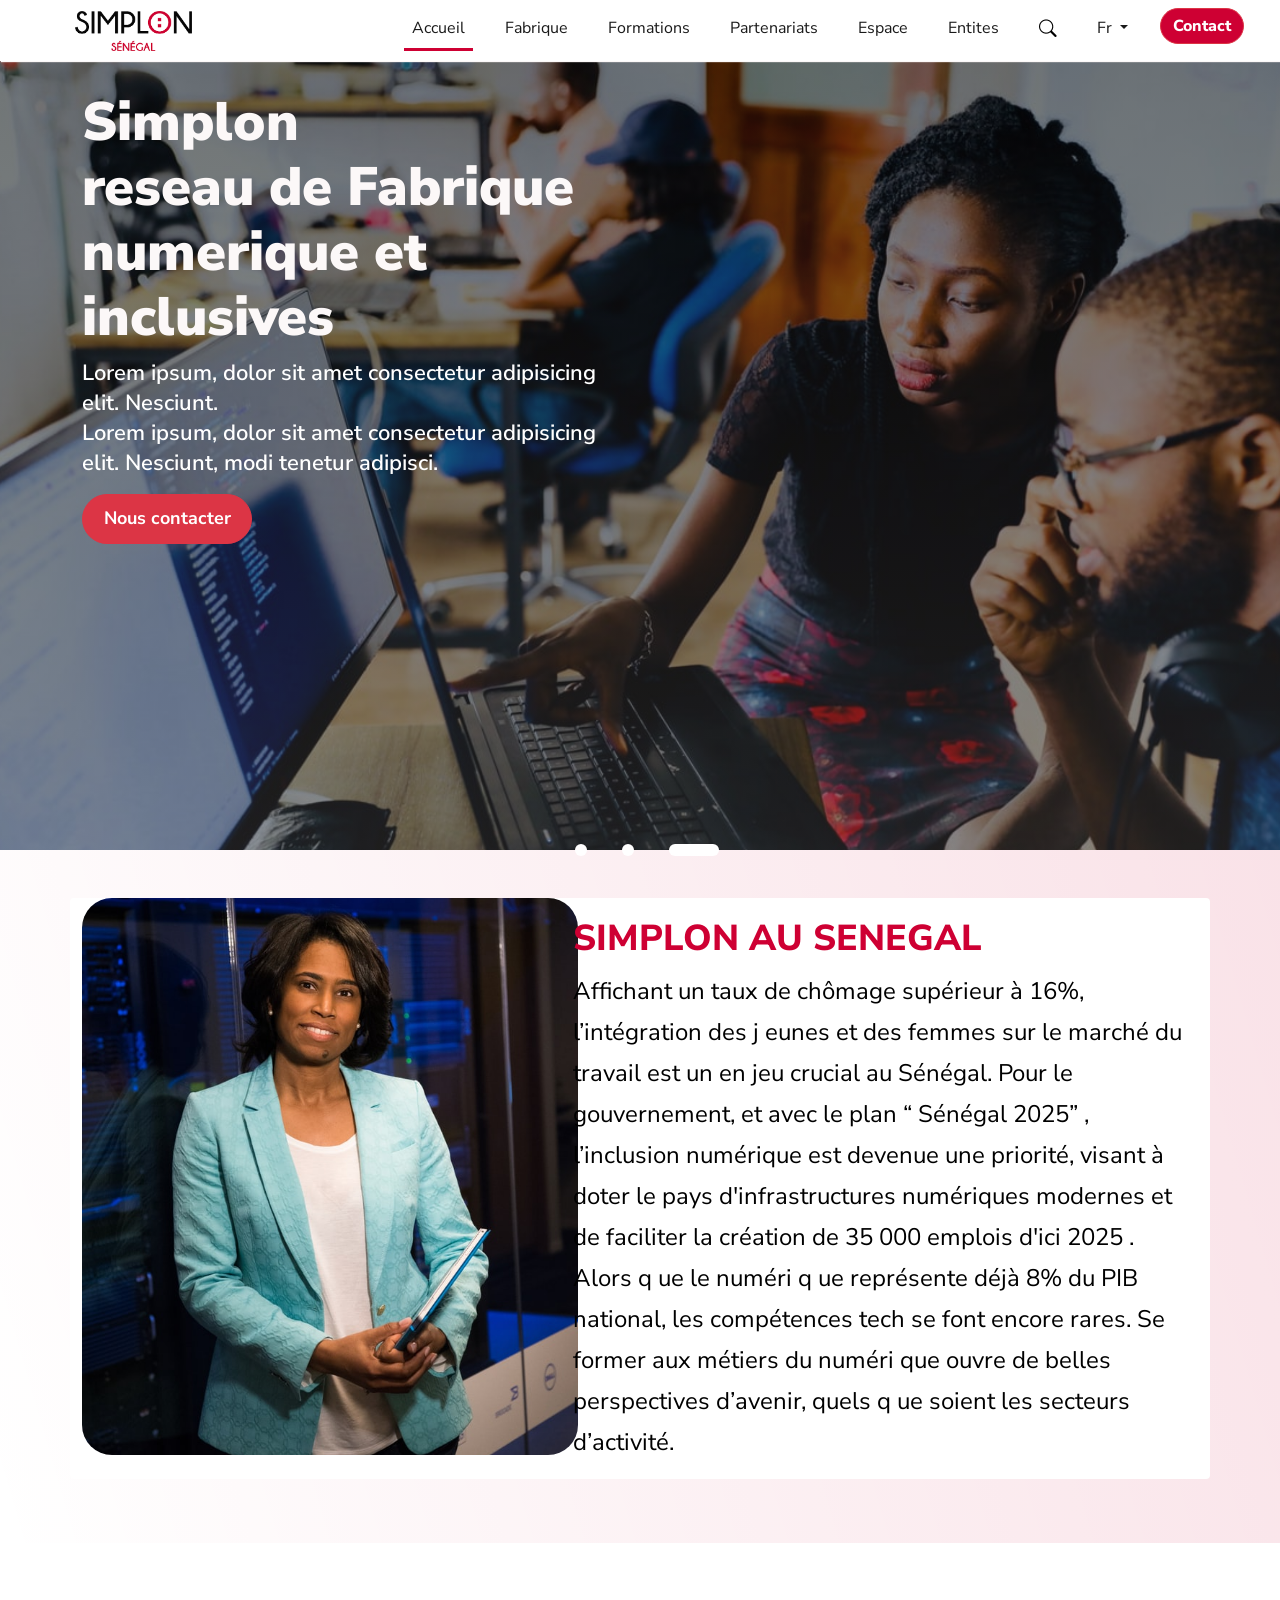
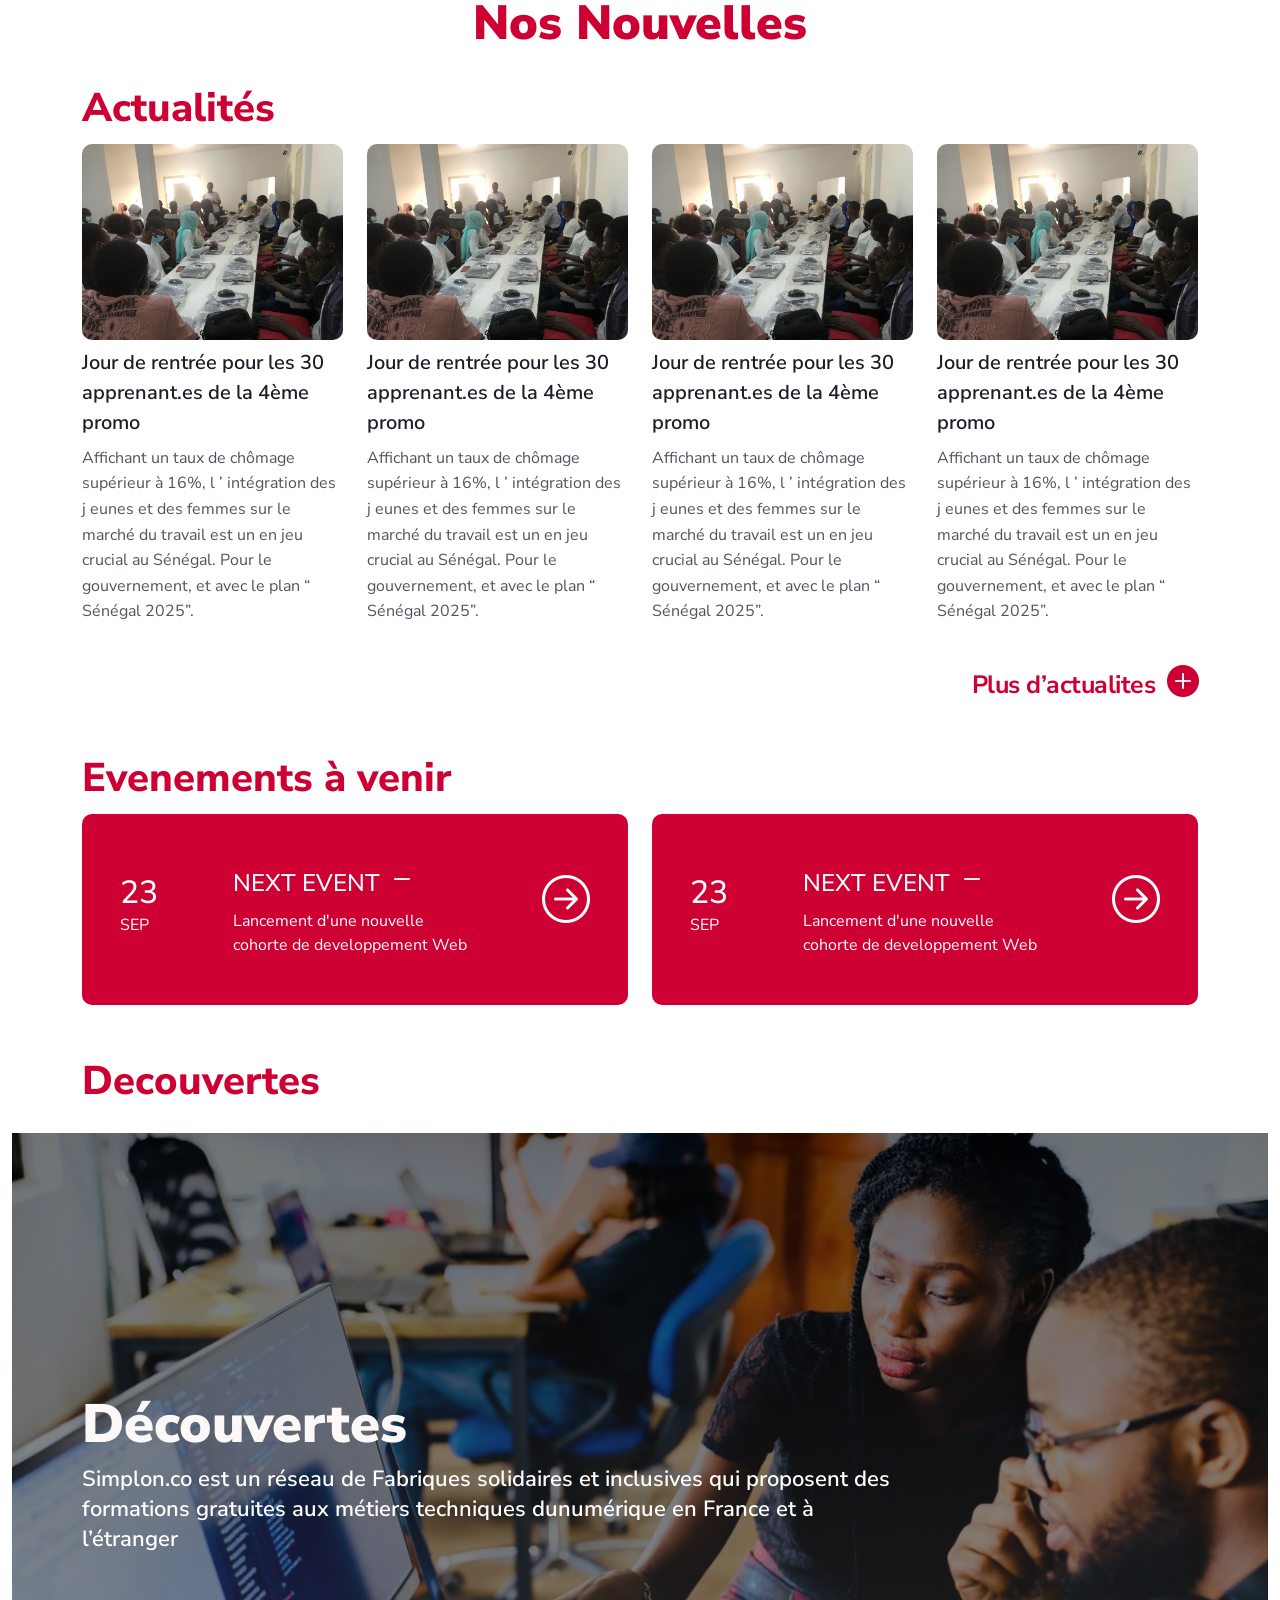
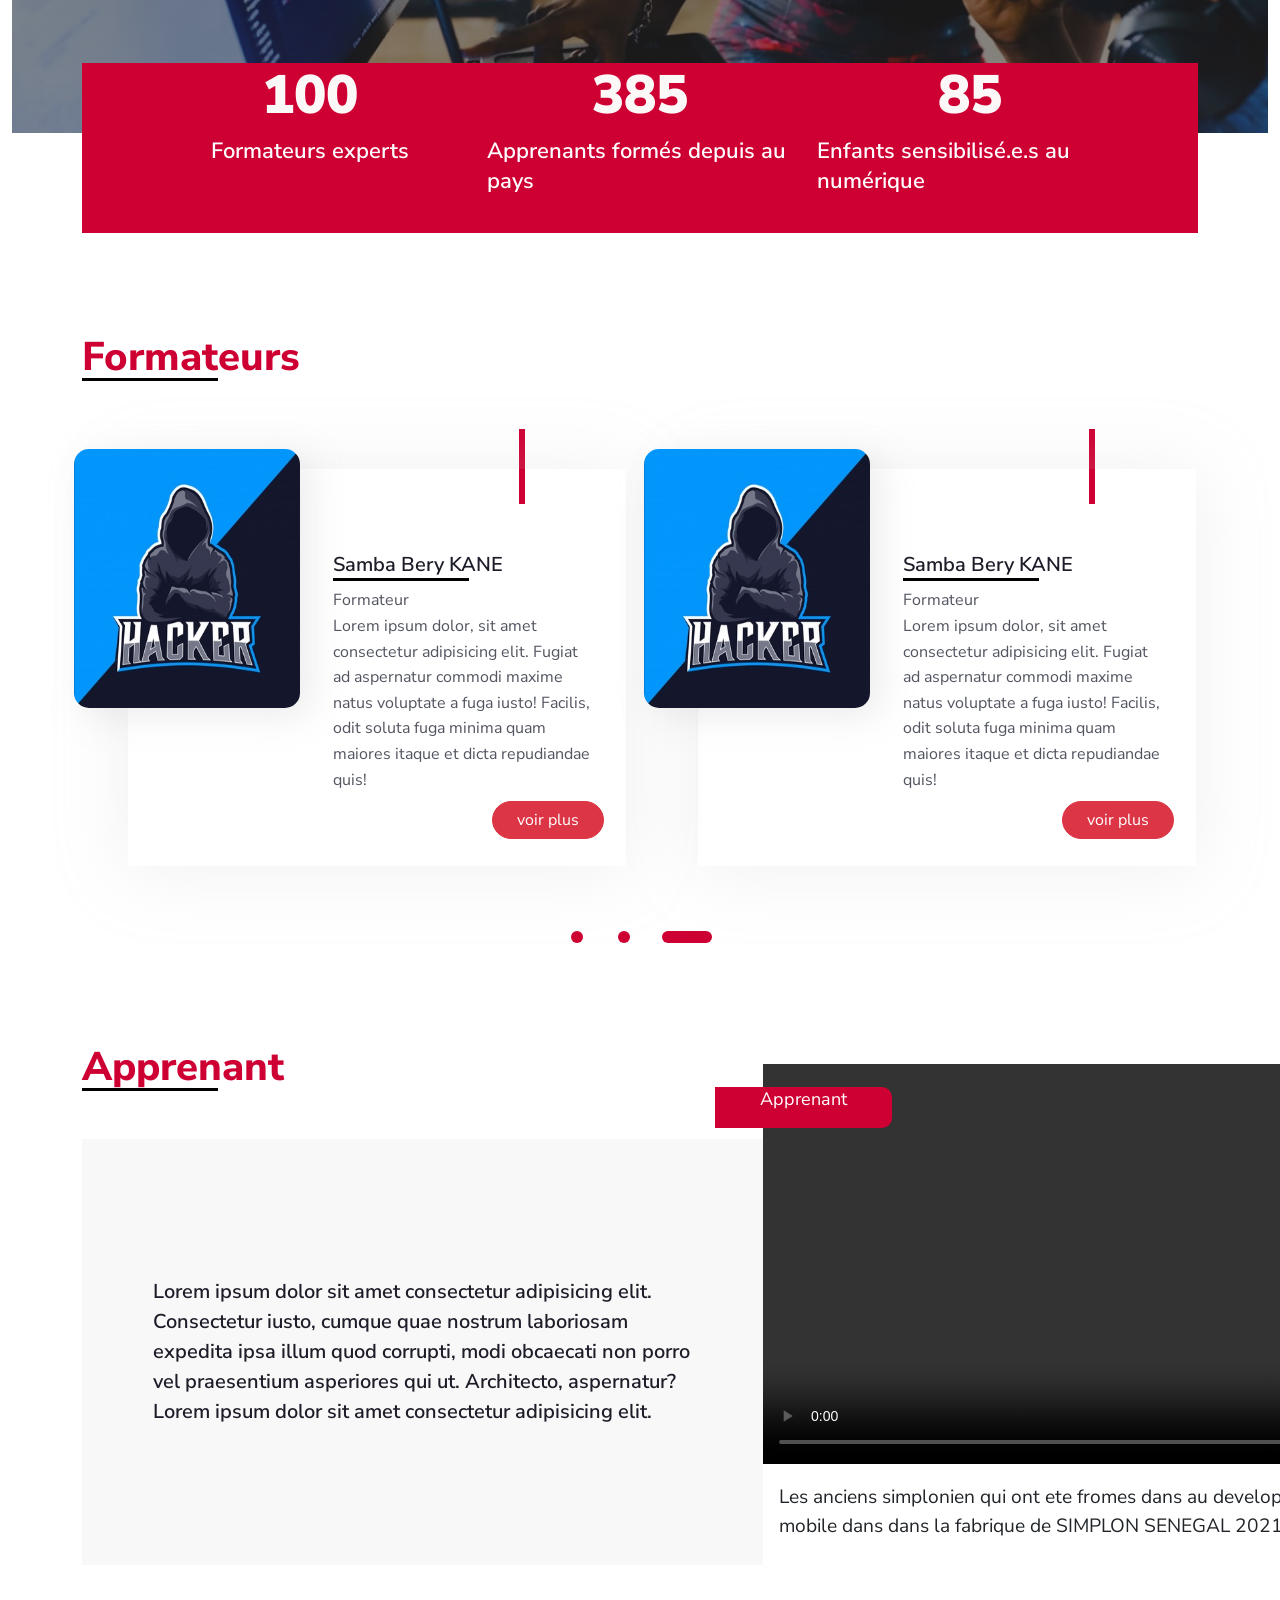
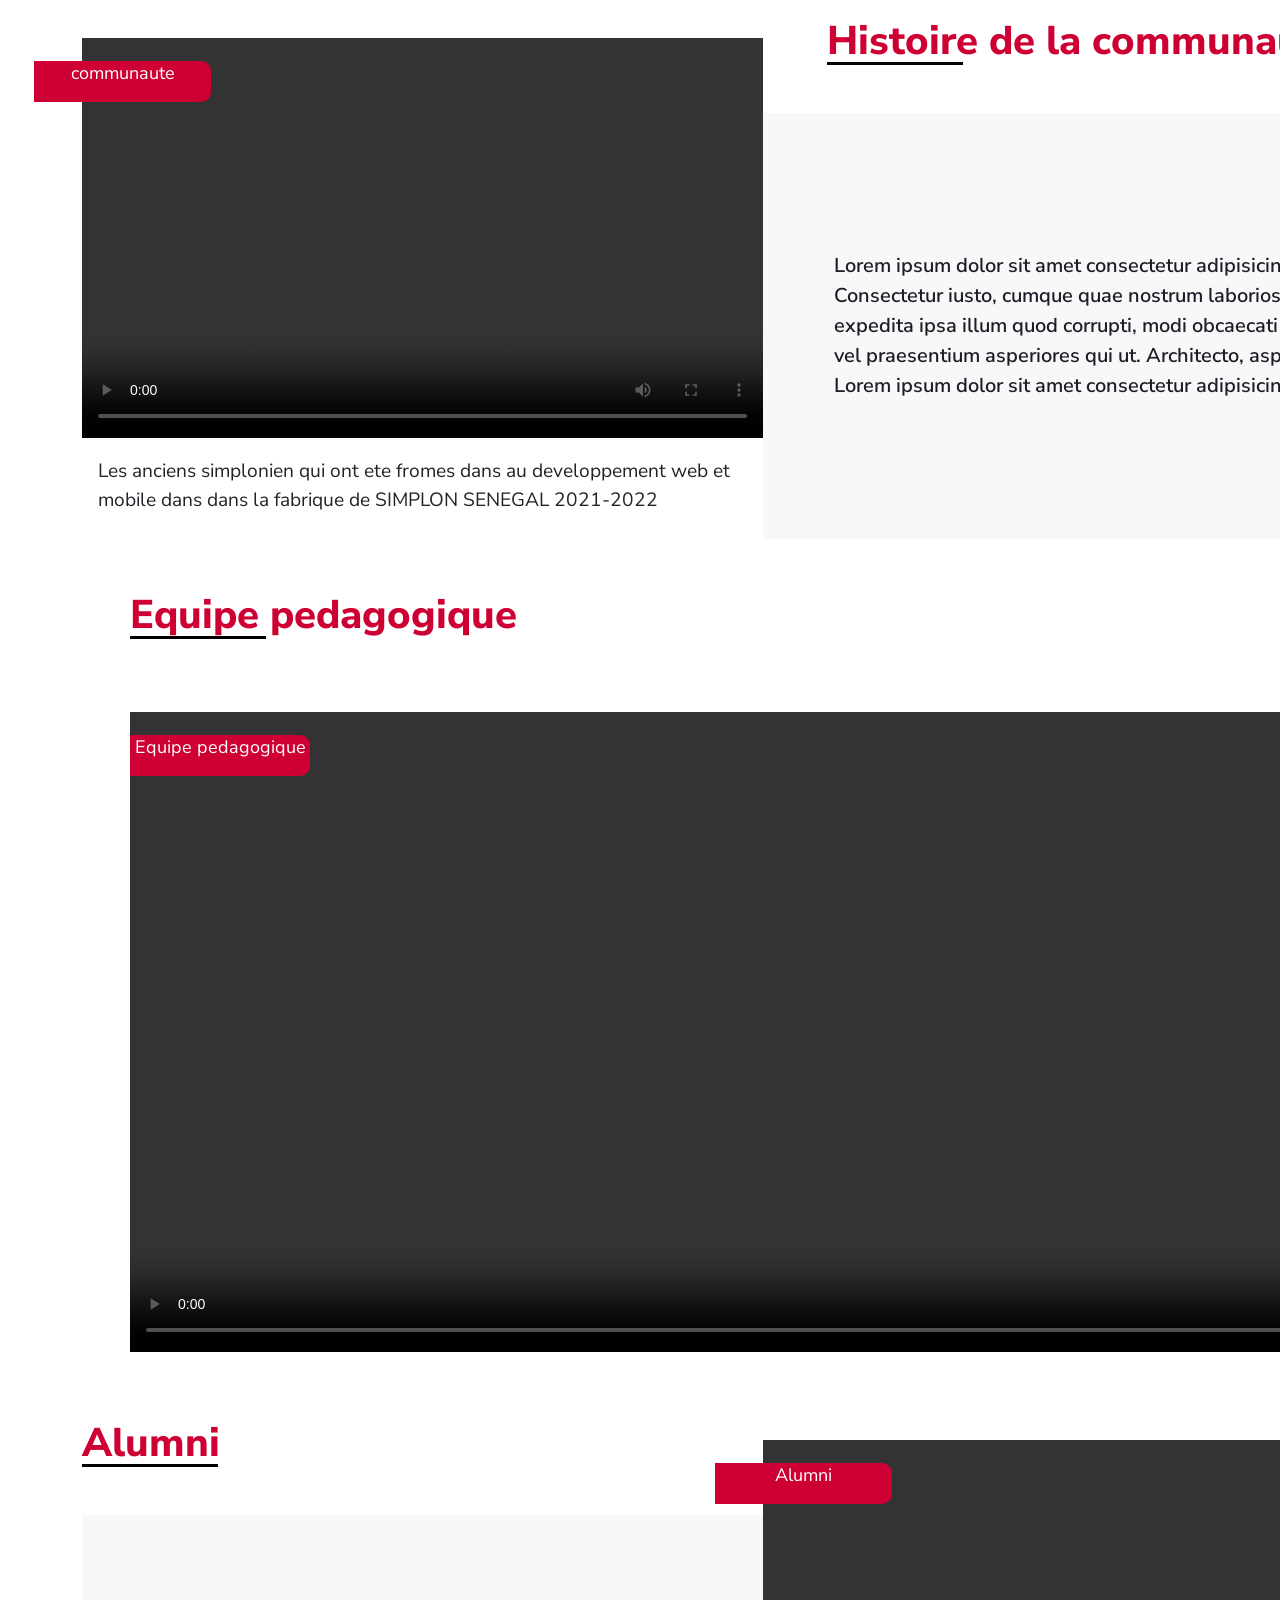
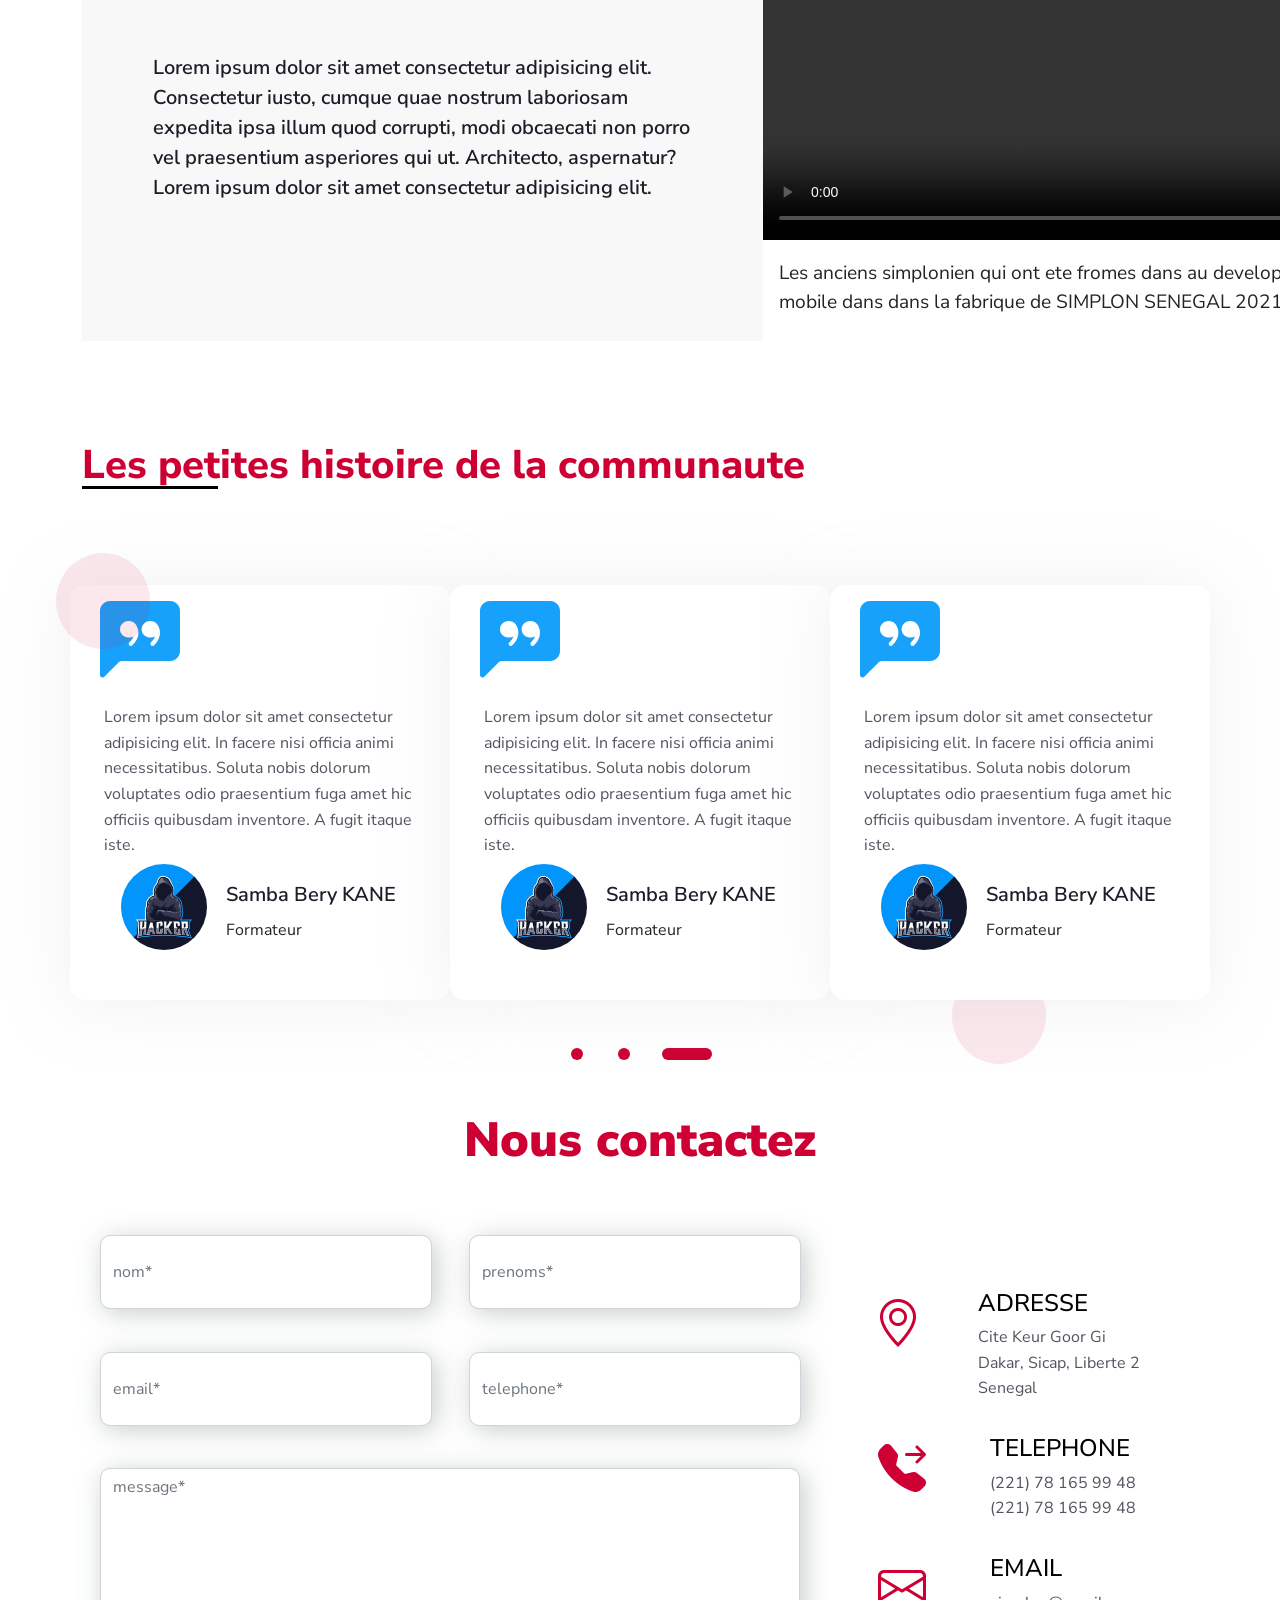
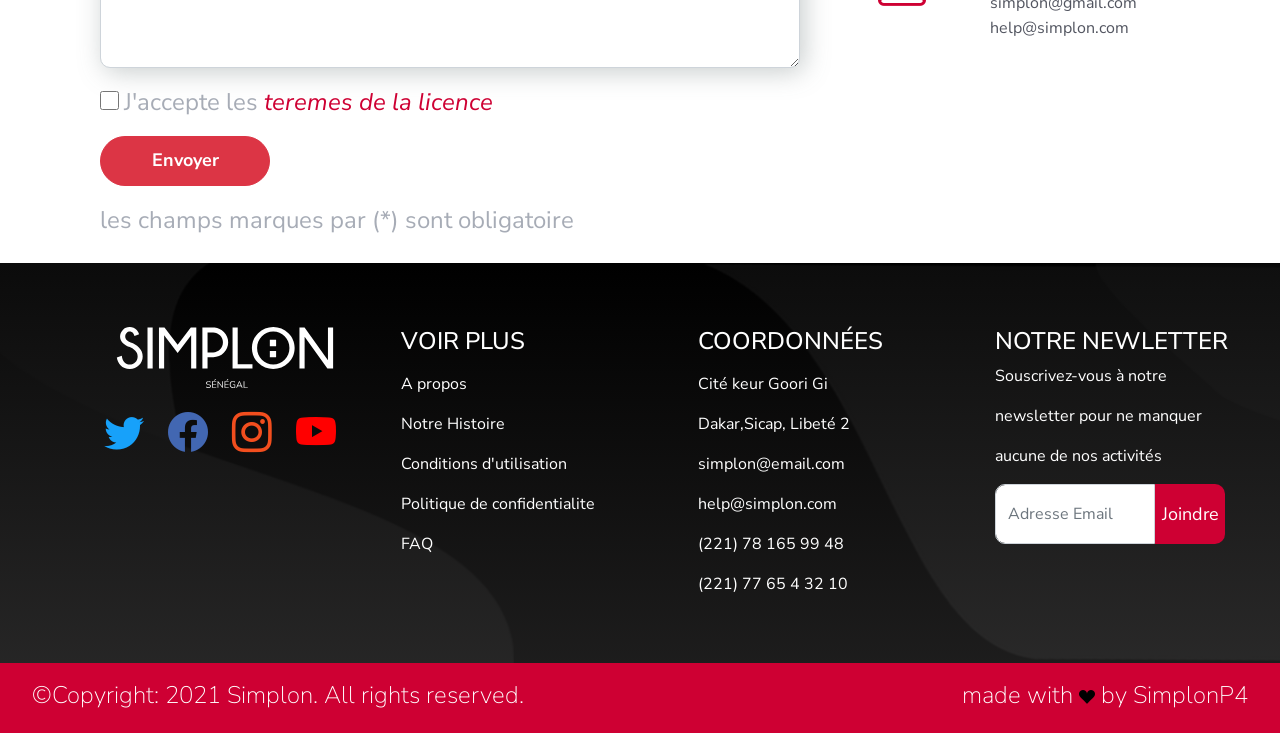
==== index.html @ f8adc8d2 "optimisation du travail effectuer premier optimisation" ====
<!DOCTYPE html>
<html lang="Fr">
<head>
    <meta charset="UTF-8">
    <meta http-equiv="X-UA-Compatible" content="IE=edge">
    <meta name="viewport" content="width=device-width, initial-scale=1.0">
    <link rel="stylesheet" href="https://cdn.jsdelivr.net/npm/bootstrap-icons@1.7.0/font/bootstrap-icons.css">
    <link rel="stylesheet" href="bootstrap/css/bootstrap.min.css">
    <link rel="stylesheet" href="accueil.css">
    <title>Document</title>
</head>
<body>
    <!-- Ici navbar -->
    <nav class="mon-navbar navbar navbar-expand-lg position-fixed navbar-light w-100">
        <div class="container-fluid">
          <a class="logo" href="#"><img src="images/simplon_senegal.png" alt=""></a>
          <button class="navbar-toggler" type="button" data-bs-toggle="collapse" data-bs-target="#navbarSupportedContent" aria-controls="navbarSupportedContent" aria-expanded="false" aria-label="Toggle navigation">
            <span class="navbar-toggler-icon"></span>
          </button>
          <div class="collapse navbar-collapse ranges" id="navbarSupportedContent">
            <ul class="navbar-nav ms-auto mb-2 mb-lg-0">
              <li class="nav-item pe-4">
                <a class="navlinkaccueil nav-link active" aria-current="page" href="#">Accueil</a>
              </li>
              <li class="nav-item pe-4">
                <a class="nav-link active" href="#">Fabrique</a>
              </li>
              <li class="nav-item pe-4">
                <a class="nav-link active" href="#">Formations</a>
              </li>
              <li class="nav-item pe-4">
                <a class="nav-link active" href="#">Partenariats</a>
              </li>
              <li class="nav-item pe-4">
                <a class="nav-link active" href="#">Espace</a>
              </li>
              <li class="nav-item pe-4">
                <a class="nav-link active" href="#">Entites</a>
              </li>
              <li class="nav-item pe-4">
                <a class="nav-link active" href="#"><i class="bi bi-search" style="font-size: 1.1rem; color: #000000;"></i></a>
              </li>
              <li class="nav-item pe-4 dropdown">
                <a class="nav-link active nav-link dropdown-toggle" href="#" id="navbarDropdown" role="button" data-bs-toggle="dropdown" aria-expanded="false">
                  Fr
                </a>
                <ul class="dropdown-menu" aria-labelledby="navbarDropdown">
                  <li><a class="nav-link active" href="#">En</a></li>
                </ul>
              </li>
              <li class="nav-item pe-4">
                <a class="contactbtn btn btn-danger">Contact</a>
              </li>
            </ul>  
          </div>
        </div>
      </nav>
    <!-- Fin navbar -->

    <!-- Section 1 de la page accueil -->
    <section class="banner pt-5 d-flex justify-content-center align-items-center">
        <div class="container">
            <div class="row d-flex align-items-center">
                <div class="col-md-6 pt-5">
                    <h2 class="titre-banner">Simplon<br/>
                      reseau de Fabrique <br/>
                      numerique et inclusives
                    </h2>
                    <p class="sous-titre-banner">
                      Lorem ipsum, dolor sit amet consectetur adipisicing elit. 
                      Nesciunt. <br/>
                      Lorem ipsum, dolor sit amet consectetur adipisicing elit. 
                      Nesciunt, modi tenetur adipisci.  
                    </p>
                    <button class="monstylebtn btn btn-danger">Nous contacter</button>
                </div>
                <div class="col-md-6">
        
                </div>
            </div>
            <div class="slide">
                <button class="slide1"></button>
                <button class="slide1"></button>
                <button class="slide3"></button>
            </div>
        </div>
    </section>
    <!-- Fin section 1 -->

    <!-- Section 2 de la page accueil Simplon simplon_senegal -->
    <section class="section-de-simplon-senegla py-5">
        <div class="container">
            <div class="row">
                <div class="card mb-3 border-0">
                    <div class="row">
                      <div class="col-md-5">
                        <img src="images/imagessec2.jpeg" class="sectionImage" alt="...">
                      </div>
                      <div class="col-md-7">
                        <div class="card-body">
                          <h2 class="titre-simplon-senegal card-title d-flex justify-content-start align-items-center mb-2">SIMPLON AU SENEGAL</h2>
                          <p class="sout-section-simplon card-text">Affichant un taux de chômage supérieur à 16%,
                            l’intégration des j eunes et des femmes sur le marché
                            du travail est un en jeu crucial au Sénégal. Pour le 
                            gouvernement, et avec le plan “ Sénégal 2025” , 
                            l’inclusion numérique est devenue une priorité, visant à 
                            doter le pays d'infrastructures numériques modernes 
                            et de faciliter la création de 35 000 emplois d'ici 2025 .
                            ​ Alors q ue le numéri q ue représente déjà 8% du PIB 
                            national, les compétences tech se font encore rares.
                            ​ Se former aux métiers du numéri que ouvre de belles
                            perspectives d’avenir, quels q ue soient les secteurs
                            d’activité.
                            </p>
                          
                        </div>
                      </div>
                    </div>
                  </div>
            </div>
        </div>
    </section>
    <!-- Fin section 2 -->

    <!-- Section 3 de la page d'accueil -->
    <section class="section3 pt-5">
      <div class="container-fluid">
        <div class="column">
          <h2 class="titre-page">Nos Nouvelles</h2>
          <!-- Nos Actualités -->
          <div class="container">
            <h3 class="sous-titre-page d-flex justify-content-start pt-3">Actualités</h3>
            <div class="row">
              <div class="col-md-3">
                <!-- <div class="date-div">
                  <h2>25</h2>
                  <p>sept</hp>
                </div> -->
                <img src="images/actualie2.jpeg" class="section3-image img-fluid" alt="...">
                <h4 class="titre-actualite pt-2">Jour de rentrée pour les 30 apprenant.es de la 4ème promo</h4>
                <p class="contenu-actualite">Affichant un taux de chômage supérieur à 16%,
                  l ’ intégration des j eunes et des femmes sur le marché
                  du travail est un en jeu crucial au Sénégal. Pour le
                  gouvernement, et avec le plan “ Sénégal 2025”.
                  </p>
              </div>
              <div class="col-md-3">
                <img src="images/actualie2.jpeg" class="section3-image img-fluid" alt="...">
                <h4 class="titre-actualite pt-2">Jour de rentrée pour les 30 apprenant.es de la 4ème promo</h4>
                <p class="contenu-actualite">Affichant un taux de chômage supérieur à 16%,
                  l ’ intégration des j eunes et des femmes sur le marché
                  du travail est un en jeu crucial au Sénégal. Pour le
                  gouvernement, et avec le plan “ Sénégal 2025”.
                  </p>
              </div>
              <div class="col-md-3">
                <div class="case-clendrier"></div>
                <img src="images/actualie2.jpeg" class="section3-image img-fluid" alt="...">
                <h4 class="titre-actualite pt-2">Jour de rentrée pour les 30 apprenant.es de la 4ème promo</h4>
                <p class="contenu-actualite">Affichant un taux de chômage supérieur à 16%,
                  l ’ intégration des j eunes et des femmes sur le marché
                  du travail est un en jeu crucial au Sénégal. Pour le
                  gouvernement, et avec le plan “ Sénégal 2025”.
                  </p>
              </div>
              <div class="col-md-3">
                <img src="images/actualie2.jpeg" class="section3-image img-fluid" alt="...">
                <h4 class="titre-actualite pt-2">Jour de rentrée pour les 30 apprenant.es de la 4ème promo</h4>
                <p class="contenu-actualite">Affichant un taux de chômage supérieur à 16%,
                  l ’ intégration des j eunes et des femmes sur le marché
                  du travail est un en jeu crucial au Sénégal. Pour le
                  gouvernement, et avec le plan “ Sénégal 2025”.
                  </p>
              </div>
            </div>
            <!-- Fin nos Actualités -->
            <div class="plusactualite pt-4">
              <a href="#">Plus d’actualites <span style="margin-left: 5px; font-size: 2rem;"><i class="bi bi-plus-circle-fill"></i></span> </a>
            </div>
            <!-- Evenements a vneir -->
            <h3 class="sous-titre-page d-flex justify-content-start pt-5">Evenements à venir</h3>
            <section>
              <div class="row">
                <div class="col-md-6 col-sm-12 col-lg-6">
                  <div class="event1">
                    <div class="column">
                      <h2 class="text-uppercase text-white pt-2 mb-0">23</h2>
                      <p class="text-white">SEP</p>
                    </div>
                    <div class="column">
                      <h4 class="text-uppercase text-white pt-3">NEXT EVENT <span><a href=""><i class="bi bi-dash" style="font-size: 2rem; color: #fff;"></i> </a></span></h4>
                      <p class="text-white">Lancement d'une nouvelle <br>
                        cohorte de developpement Web
                      </p>
                    </div>
                    <div>
                      <p><a href=""><i class="bi bi-arrow-right-circle" style="font-size: 3rem; color: #fff;"></i></a></p>
                    </div>
                  </div>
                </div>
                <div class="col-md-6 col-sm-12 col-lg-6">
                  <div class="event1">
                    <div class="column">
                      <h2 class="text-uppercase text-white pt-2 mb-0">23</h2>
                      <p class="text-white">SEP</p>
                    </div>
                    <div class="column">
                      <h4 class="text-uppercase text-white pt-3">NEXT EVENT <span><a href=""><i class="bi bi-dash" style="font-size: 2rem; color: #fff;"></i> </a></span></h4>
                      <p class="text-white">Lancement d'une nouvelle <br>
                        cohorte de developpement Web
                      </p>
                    </div>
                    <div>
                      <p><a href=""><i class="bi bi-arrow-right-circle" style="font-size: 3rem; color: #fff;"></i></a></p>
                    </div>
                  </div>
                </div>
              </div>
            </section>
            <!-- Fin evenment a vneir -->
          </div>
          <!-- Section Decouverte -->
          <div class="container">
            <h3 class="sous-titre-page d-flex justify-content-start pt-5 pb-3">Decouvertes</h3>
          </div>
          <div class="banner-decouvertes pt-5 d-flex justify-content-center align-items-center">
            <div class="container">
                <div class="row d-flex align-items-center">
                    <div class="col-md-12 pt-5">
                        <h2 class="titre-banner">Découvertes</h2>
                        <p class="sous-titre-banner">
                          Simplon.co est un réseau de Fabriques solidaires et inclusives qui proposent des <br>
                          formations gratuites aux métiers techniques dunumérique en France et à <br>
                          l’étranger 
                        </p>
                    </div>
                </div>
            </div>
          </div>
          <div class="pb-5">
            <div class="container">
              <div class="nos-chiffre">
                <div class="row">
                  <div class="col-md-4 col-sm-12">
                    <h2 class="titre-banner d-flex justify-content-center">100</h2>
                    <p class="sous-titre-banner d-flex justify-content-center">
                      Formateurs experts
                    </p>
                  </div>
                  <div class="col-md-4 col-sm-12">
                    <h2 class="titre-banner d-flex justify-content-center">385</h2>
                    <p class="sous-titre-banner d-flex justify-content-center">
                      Apprenants formés depuis au pays
                    </p>
                  </div>
                  <div class="col-md-4 col-sm-12">
                    <h2 class="titre-banner d-flex justify-content-center">85</h2>
                    <p class="sous-titre-banner d-flex justify-content-center">
                      Enfants sensibilisé.e.s au numérique  
                    </p>
                  </div>
              </div>
              </div>
            </div>
          </div>
          <!-- Fin Section decouvertes -->
          <!-- Section fromeateur -->
          <section class="pt-5 pb-5">
            <div class="container">
              <div class="column">
                <div class="col-md-12 col-sm-12">
                  <h3 class="sous-titre-page d-flex justify-content-start">Formateurs</h3>
                </div>
                <div class="col-md-12 col-sm-12">
                  <div class="souligne-titre col-sm-12 col-md-12"></div>
                </div>
                <div class="row d-flex justify-content-center">
                  
                  <div class="col-md-6 col-sm-12 col-lg-6 pb-5">
                    <div class="line-arret"></div>
                    
                    <div class="case-photo-formateur">
                      <div class="phot-description-formateur">
                          <img src="images/log.jpg" class="photo-formateur" alt="">
                          <div class="column">
                            <div class="contenu-formateur">
                              <h4 class="titre-actualite">Samba Bery KANE</h4>
                              <div class="souligne-nom "></div>
                              <p class="contenu-actualite">Formateur <br> Lorem ipsum dolor, sit amet consectetur
                                adipisicing elit. Fugiat ad aspernatur
                                commodi maxime natus voluptate
                                a fuga iusto!
                                Facilis, odit soluta fuga minima quam maiores itaque et dicta
                                repudiandae quis!</p>                             
                            </div> 
                          </div>                         
                      </div>                                       
                    </div>
                    <div class="voir-plus-div row">
                      <button class="voir-plus btn btn-danger">voir plus</button>
                    </div>  
                  </div>
                  <div class="col-md-6 col-sm-12 col-lg-6 pb-5">
                    <div class="line-arret"></div>
                    <div class="case-photo-formateur">
                      <div class="phot-description-formateur">
                          <img src="images/log.jpg" class="photo-formateur" alt="">
                          <div class="column">
                            <div class="contenu-formateur">
                              <h4 class="titre-actualite">Samba Bery KANE</h4>
                              <div class="souligne-nom "></div>
                              <p class="contenu-actualite">Formateur <br> Lorem ipsum dolor, sit amet consectetur
                                adipisicing elit. Fugiat ad aspernatur
                                commodi maxime natus voluptate
                                a fuga iusto!
                                Facilis, odit soluta fuga minima quam maiores itaque et dicta
                                repudiandae quis!</p>                               
                            </div> 
                          </div>                         
                      </div> 
                                                           
                    </div>   
                    <div class="voir-plus-div row">
                      <button class="voir-plus btn btn-danger">voir plus</button>
                    </div>                
                    <!-- <button class="voir-plus btn btn-danger">voir plus</button> -->
                  </div>
                  
                </div>
                <div class="btn-slide mt-5">
                  <button class="btn-slide1"></button>
                  <button class="btn-slide1"></button>
                  <button class="btn-slide2"></button>
                </div>
              </div>  
            </div> 
          </section>
          <!-- Fin section Formateur -->

          <!-- Section Apprenants -->
          <section class="mt-5 mb-5">
            <div class="container">
              <div class="apprenant-row">
                <div class="apprenant">
                  <h3 class="sous-titre-page d-flex justify-content-start">Apprenant</h3>
                  <div class="souligne-titre col-sm-12 col-md-12"></div>
                  <div class="contenu-apprenant">
                    <div class="text-apprenat mt-3">
                      <p class="titre-actualite">Lorem ipsum dolor sit amet consectetur adipisicing elit. 
                        Consectetur iusto, cumque quae nostrum 
                        laboriosam expedita ipsa illum quod corrupti, 
                        modi obcaecati non porro vel praesentium asperiores qui ut. 
                        Architecto, aspernatur? Lorem ipsum dolor sit amet consectetur adipisicing elit. 
                      </p>
                    </div>
                  </div>
                </div>
                <div class="video-apprenat mt-5">
                  <div class="aprena">
                    <p>Apprenant</p>
                  </div>
                  
                  <video width="681" height="400" class="mb-2" controls="controls">
                    <source src=”videos/video.mp4” type=video/ogg>
                    <source src="videos/video.mp4" type=video/mp4>
                  </video>
                  <p class="descrition-video mt-1">Les anciens simplonien qui ont
                    ete fromes dans au developpement web et mobile dans 
                    dans la fabrique de SIMPLON SENEGAL 2021-2022
                  </p>
                </div>
              </div>
            </div>
          </section> 
          <!-- Fin section apprenant -->

          <!-- Section Histoire de la communaute-->
          <section class="mt-5 mb-5">
            <div class="container">
              <div class="apprenant-row1">
                <div class="video-apprenat mt-5">
                  <div class="aprena">
                    <p>communaute</p>
                  </div>
                  
                  <video width="681" height="400" class="mb-2" controls="controls">
                    <source src=”videos/video.mp4” type=video/ogg>
                    <source src="videos/video.mp4" type=video/mp4>
                  </video>
                  <p class="descrition-video mt-1">Les anciens simplonien qui ont
                    ete fromes dans au developpement web et mobile dans 
                    dans la fabrique de SIMPLON SENEGAL 2021-2022
                  </p>
                </div>
                <div class="apprenant">
                  <div style="margin-left: 4rem;">
                    <h3 class="sous-titre-page">Histoire de la communaute</h3>
                    <div class="souligne-titre col-sm-12 col-md-12"></div>
                  </div>
                  <div class="contenu-apprenant">
                    <div class="text-apprenat mt-3">
                      <p class="titre-actualite">Lorem ipsum dolor sit amet consectetur adipisicing elit. 
                        Consectetur iusto, cumque quae nostrum 
                        laboriosam expedita ipsa illum quod corrupti, 
                        modi obcaecati non porro vel praesentium asperiores qui ut. 
                        Architecto, aspernatur? Lorem ipsum dolor sit amet consectetur adipisicing elit. 
                      </p>
                    </div>
                  </div>
                </div>
              </div>
            </div>
          </section> 
          <!-- Fin section communaute -->


          <!-- Section Equipe pedagogique-->
          <section class="mt-5 mb-5">
            <div class="container">
              <div class="pedagogie-col">
                <div class="apprenant">
                  <h3 class="sous-titre-page d-flex justify-content-start">Equipe pedagogique</h3>
                  <div class="souligne-titre col-sm-12 col-md-12"></div>
                </div>
                <div class="video-apprenat mt-5">
                  <div class="aprena-peda">
                    <p>Equipe pedagogique</p>
                  </div>
                  <video width="1310" height="640" class="video-pedad mb-2" controls="controls">
                    <source src=”videos/video.mp4” type=video/ogg>
                    <source src="videos/video.mp4" type=video/mp4>
                  </video>
                </div>
              </div>
            </div>
          </section> 
          <!-- Fin section Equipe pedagogique- -->





           <!-- Section Allumin-->
           <section class="mt-5 mb-5">
            <div class="container">
              <div class="apprenant-row">
                <div class="apprenant">
                  <h3 class="sous-titre-page d-flex justify-content-start">Alumni</h3>
                  <div class="souligne-titre col-sm-12 col-md-12"></div>
                  <div class="contenu-apprenant">
                    <div class="text-apprenat mt-3">
                      <p class="titre-actualite">Lorem ipsum dolor sit amet consectetur adipisicing elit. 
                        Consectetur iusto, cumque quae nostrum 
                        laboriosam expedita ipsa illum quod corrupti, 
                        modi obcaecati non porro vel praesentium asperiores qui ut. 
                        Architecto, aspernatur? Lorem ipsum dolor sit amet consectetur adipisicing elit. 
                      </p>
                    </div>
                  </div>
                </div>
                <div class="video-apprenat mt-5">
                  <div class="aprena">
                    <p>Alumni</p>
                  </div>
                  
                  <video width="681" height="400" class="mb-2" controls>
                    <source src=”videos/video.mp4” type=video/ogg>
                    <source src="videos/video.mp4" type=video/mp4>
                  </video>
                  <p class="descrition-video mt-1">Les anciens simplonien qui ont
                    ete fromes dans au developpement web et mobile dans 
                    dans la fabrique de SIMPLON SENEGAL 2021-2022
                  </p>
                </div>
              </div>
            </div>
          </section> 
          <!-- Fin section Allumin -->

        </div>
      </div>
    </section>
    <!-- Fin Section3 -->

    <!-- Section les petites histoire de la communauter -->
    <section class="pt-5 pb-5">
      <div class="container">
        <div class="column">
          <div class="col-md-12 col-sm-12">
            <h3 class="sous-titre-page d-flex justify-content-start">Les petites histoire de la communaute</h3>
          </div>
          <div class="col-md-12 col-sm-12">
            <div class="souligne-titre col-sm-12 col-md-12"></div>
          </div>
          <div class="row">
            <div class="case-ptite-story col-md-4 col-lg-4 col-sm-12 mt-5">
              <div class="cercle-haut">

              </div>
              <span><i class="bi bi-chat-left-quote-fill" style="color: #17A1FA; font-size: 5rem; margin-left: 5%;"></i></span>
              <div class="contenu-story">
                <p class="contenu-actualite">Lorem ipsum dolor sit amet consectetur adipisicing elit. 
                  In facere nisi officia animi necessitatibus. 
                  Soluta nobis dolorum 
                  voluptates odio praesentium fuga amet 
                  hic officiis quibusdam inventore. 
                  A fugit itaque iste.</p>
              </div>
              <div class="image-and-name">
                <div class="">
                  <img src="images/log.jpg" class="image-ptite-story" alt="">
                </div>
                <div class="nom-fonction column">
                  <h4 class="titre-actualite">Samba Bery KANE</h4>
                  <p>Formateur</p>
                </div>
              </div>
            </div>
            <div class="case-ptite-story col-md-4 col-lg-4 col-sm-12 mt-5">
              <span><i class="bi bi-chat-left-quote-fill" style="color: #17A1FA; font-size: 5rem; margin-left: 5%;"></i></span>
              <div class="contenu-story">
                <p class="contenu-actualite">Lorem ipsum dolor sit amet consectetur adipisicing elit. 
                  In facere nisi officia animi necessitatibus. 
                  Soluta nobis dolorum 
                  voluptates odio praesentium fuga amet 
                  hic officiis quibusdam inventore. 
                  A fugit itaque iste.</p>
              </div>
              <div class="image-and-name">
                <div class="">
                  <img src="images/log.jpg" class="image-ptite-story" alt="">
                </div>
                <div class="nom-fonction column">
                  <h4 class="titre-actualite">Samba Bery KANE</h4>
                  <p>Formateur</p>
                </div>
              </div> 
            </div>
            
            <div class="case-ptite-story col-md-4 col-lg-4 col-sm-12 mt-5">
              <span><i class="bi bi-chat-left-quote-fill" style="color: #17A1FA; font-size: 5rem; margin-left: 5%;"></i></span>
              <div class="contenu-story">
                <p class="contenu-actualite">Lorem ipsum dolor sit amet consectetur adipisicing elit. 
                  In facere nisi officia animi necessitatibus. 
                  Soluta nobis dolorum 
                  voluptates odio praesentium fuga amet 
                  hic officiis quibusdam inventore. 
                  A fugit itaque iste.</p>
              </div>
              <div class="image-and-name">
                <div class="">
                  <img src="images/log.jpg" class="image-ptite-story" alt="">
                </div>
                <div class="nom-fonction column">
                  <h4 class="titre-actualite">Samba Bery KANE</h4>
                  <p>Formateur</p>
                </div>
              </div>
            </div>      
          </div>
          <div class="cercle-bas">

          </div>
          <div class="btn-slide mt-5">
            <button class="btn-slide1"></button>
            <button class="btn-slide1"></button>
            <button class="btn-slide2"></button>
          </div>
        </div>
      </div>
    </section>
    <!-- Fin petites histoire de la communauter -->

    <section class="contactez-nous">
      <div class="container">
        <h2 class="titre-page">Nous contactez</h2>
        <div class="dispositif row mb-5">
          <div class="formulaire">
            <form>
              <div class="div-champ">
                  <input type="text" class="champ-nom form-control" placeholder="nom*">
                  <input type="text" class="champ-nom form-control" placeholder="prenoms*">
              </div>
              <div class="div-champ">              
                  <input type="text" class="champ-nom form-control" placeholder="email*">             
                  <input type="text" class="champ-nom form-control" placeholder="telephone*">
              </div>
              <div class="div-message">
                  <textarea class="message-text form-control" placeholder="message*"></textarea>
              </div>
              <div class="mt-3">
                <input style="width: 19px; height: 19px;" type="checkbox"><span style="margin-left: 5px; color: #A7ACB6; font-size: 24px;">J'accepte les <i style="color: #CE0033;;">teremes de la licence</i></span>
              </div>
              <button class="monstylebtn btn btn-danger mt-3">Envoyer</button>
              <div class="mt-3">
                <label style="color: #A7ACB6; font-size: 24px;">les champs marques par (*) sont obligatoire</label>
              </div>
            </form> 
          </div>
          <div class="contact">
            <div class="icone-and-contenu mb-3">
              <a href=""><i class="bi bi-geo-alt" style="font-size: 3rem; color: #CE0033;"></i></a>
              <div class="contenu-contact">
                <h4 class="text-uppercase text-black">Adresse</h4>
                <p class="contenu-actualite">Cite Keur Goor Gi <br>
                  Dakar, Sicap, Liberte 2 <br>
                  Senegal
                </p>
              </div>
            </div>
            <div class="icone-and-contenu mb-3">
              <a href=""><i class="bi bi-telephone-forward-fill" style="font-size: 3rem; color: #CE0033;"></i></a>
              <div class="contenu-contact">
                <h4 class="text-uppercase text-black" >Telephone</h4>
                <p class="contenu-actualite">(221) 78 165 99 48<br>
                  (221) 78 165 99 48
                </p>
              </div>
            </div>
            <div class="icone-and-contenu mb-3">
              <a href=""><i class="bi bi-envelope" style="font-size: 3rem; color: #CE0033;"></i></a>
              <div class="contenu-contact">
                <h4 class="text-uppercase text-black">email</h4>
                <p class="contenu-actualite">simplon@gmail.com <br>
                  help@simplon.com
                </p>
              </div>
            </div>
          </div>
        </div>
      </div>  
    </section>

    

    <!-- Section footer -->
    <footer class="banner-footer pt-5 mt-3 pb-3">
      <div class="container-fluid">
        <div class="log-footer row">
          <div class="col-md-3 col-lg-3 col-sm-12">
            <img src="images/logo-simplon.svg" width="242" height="61" class="img-footer mb-3 mt-3" alt="">
            <div class="icone-r-s">
              <a href=""><i class="bi bi-twitter" style="font-size: 2.5rem; color: #17A1FA; margin-right: 1.5rem;"></i></a>
              <a href="#"><i class="bi bi-facebook" style="font-size: 2.5rem; color: #4267B2; margin-right: 1.5rem;"></i></a>
              <a href=""><i class="bi bi-instagram" style="font-size: 2.5rem; color: #F24E1E; margin-right: 1.5rem;"></i></a>
              <a href="#"><i class="bi bi-youtube" style="font-size: 2.5rem; color: #FF0000; margin-right: 1.5rem;"></i></a>
            </div>
          </div>
          <div class="col-md-3 col-lg-3 col-sm-12">
            <h4 class="text-uppercase mb-3 text-white pt-3">Voir plus</h4>
            <p><a href="" class="text-white" style="text-decoration:none;">A propos</a></p>
            <p><a href="" class="text-white" style="text-decoration:none;">Notre Histoire</a></p>
            <p><a href="" class="text-white" style="text-decoration:none;">Conditions d'utilisation</a></p>
            <p><a href="" class="text-white" style="text-decoration:none;">Politique de confidentialite</a></p>
            <p><a href="" class="text-white" style="text-decoration:none;">FAQ</a></p>
          </div>
          <div class="col-md-3 col-lg-3 col-sm-12">
            <h4 class="text-uppercase mb-3 text-white pt-3">Coordonnées</h4>
            <p class="text-white">Cité keur Goori Gi</p>
            <p class="text-white">Dakar,Sicap, Libeté 2</p>
            <p class="text-white">simplon@email.com</p>
            <p class="text-white">help@simplon.com</p>
            <p class="text-white">(221) 78 165 99 48</p>
            <p class="text-white">(221) 77 65 4 32 10</p>
          </div>
          <div class="col-md-3 col-lg-3 col-sm-12 mx-auto">
            <h4 class="text-uppercase text-white pt-3">Notre Newletter</h4>
            <p class="text-white">Souscrivez-vous à notre</p>
            <p class="text-white">newsletter pour ne manquer</p>
            <p class="text-white">aucune de nos activités</p>
            <div class="envoi">
              <input type="email" class="envoi-input form-control" placeholder="Adresse Email">
              <button class="btn-joindre">Joindre</button>
            </div>
          </div>
        </div>
      </div>
     
    </footer>
    <div class="pied-bas">
      <div class="copyright text-white p-3">     
        <span>&copy;Copyright: 2021 Simplon. All rights reserved.</span>    
         <span class="float-end">made with <i class="bi bi-suit-heart-fill" style="font-size: 1rem; color: #000000;" ></i> by SimplonP4</span>    
      </div>
    </div>
    <!-- Fin Footer -->
    <script src="bootstrap/js/bootstrap.bundle.min.js"></script>
</body>
</html>
---- accueil.css ----
@import url('https://fonts.googleapis.com/css2?family=Nunito+Sans:ital,wght@0,200;0,300;0,400;0,600;0,700;0,800;0,900;1,200;1,300;1,400;1,600;1,700;1,800;1,900&display=swap');
*{
    margin: 0;
    padding: 0;
    box-sizing: border-box;
    font-family: 'Nunito Sans', sans-serif;
}
.logo{
    display: flex;
    height: 40px;
    width: 250px;
    margin-left: 5%;
}

.mon-navbar{
    /* margin-top: 5px; */
    background: #ffff;
    box-shadow: 1px 1px 1px rgb(252, 248, 248);
    /* cette propriete permet de faire en cas si le contenu de la page masque le menu etant donner que le menu es fixe voir le cidessu */
    z-index: 99;
}
.mon-navbar .navlinkaccueil{
    border-bottom: #CE0033 solid;
    transition: padding-bottom 0.4s ease-in-out, border-color 0.3s ease;
}
.nav-link{
    border-bottom: transparent solid;
    transition: padding-bottom 0.4s ease-in-out, border-color 0.3s ease;
}
.mon-navbar .nav-link:hover{
    padding-bottom: 25px;
    border-bottom-color:#CE0033;
}
.btn-contact{
    font-style: normal;
    margin-top: 2%;
    margin-bottom: 1%;
}
.monstylebtn{
    display: flex;
    flex-direction: row;
    justify-content: center;
    align-items: center;
    padding: 20px;
    width: 215px;
    height: 63px;
    border-radius: 103px;
    height: 50px;
    width: 170px;
    margin-top: 2%;
    font-style: normal;
    font-weight: bold;
    font-size: 18px;
    line-height: 27px;
    color: #FFFFFF;
}
.titre-banner {
    color: rgb(252, 248, 248);
    font-style: normal;
    font-weight: 900;
    font-size: 54px;
    position: relative;
    
}
.sous-titre-banner{
    color: #FFFFFF;
    font-style: normal;
    font-weight: 600;
    font-size: 22px;
    line-height: 30px;
}
.contactbtn{
    display: flex;
    flex-direction: column;
    justify-content: center;
    align-items: center;
    font-style: normal;
    background: #CE0033;
    font-style: normal;
    font-weight: 800;
    font-size: 16px;
    line-height: 22px;
    border-radius: 25px;
}
.banner{
    background: linear-gradient(rgba(0, 0, 0, 0.5),rgba(58, 57, 57, 0.5)),url('images/mentor.jpeg') center center fixed
    no-repeat;
    background-size: cover;
    height: 850px;
}
.slide{
    display: flex;
    justify-content: center;
    margin-top: 300px; 
}
.slide1{
    height: 12px;
    width: 12px;
    border-radius: 100%;
    background: #ffff;
    border-color: transparent;
    margin-left: 13px;
    margin-right: 22px;
}
.slide3{
    height: 12px;
    width: 50px;
    border-radius: 20px;
    background: #ffff;
    border-color: transparent;
    margin-left: 13px;
}
.sectionImage{
    position: static;
    object-fit: cover;
    width: 496px;
    height: 557px;
    left: 0px;
    top: 5.5px;
    border-radius: 30px;
    flex: none;
    flex-grow: 0;
}
.sout-section-simplon {
    /* display: flex;
    flex-wrap: wrap; */
    font-style: normal;
    font-weight: normal;
    font-size: 24px;
    line-height: 41px;
    color: #000000; 
}
.section-de-simplon-senegla{
    background: linear-gradient(253.7deg, 
    rgba(206, 0, 51, 0.1386) -20.13%,
     rgba(255, 249, 249, 0) 100%);

}
.titre-simplon-senegal{
    font-style: normal;
    font-weight: 800;
    font-size: 36px;
    line-height: 49px;
    color: #CE0033;
}

/* CSS Section 3 */
.titre-page{
    display: flex;
    justify-content: center;
    align-items: center;
    font-style: normal;
    font-weight: 900;
    font-size: 48px;
    line-height: 65px;
    color: #CE0033;
}
.section3-image{
    border-radius: 10px;
}
.titre-actualite{
    font-style: normal;
    font-weight: 600;
    font-size: 20px;
    line-height: 150%;
    color: #1C1D28;
}
.sous-titre-page{
    font-style: normal;
    font-weight: 800;
    font-size: 40px;
    line-height: 140%;
    color: #CE0033;
}
.contenu-actualite{
    font-style: normal;
    font-weight: normal;
    font-size: 16px;
    line-height: 160%;
    color: #525560;
}
.evenmentcase{
    display: flex;
    flex-direction: row;
    justify-content: space-around;
    align-items: center;
    height: 191px;
    background: #CE0033;
    border-radius: 10px;
}
.cercledate{
    display: flex;
    flex-direction: column;
    justify-content: center;
    align-items: flex-start;
    height: 90px;
    width: 90px;
    border-radius: 100%;
    border-color: transparent;
    background: #FFFFFF;
    color: #ffff;
}
.plusactualite{
    display: flex;
    justify-content: end;
    font-style: normal;
    font-weight: bold;
    font-size: 25px;
    line-height: 34px;
    letter-spacing: -0.02em;;
}
.plusactualite ,a{
    text-decoration: none;
    /* font-style: normal;
    font-weight: bold;
    font-size: 25px;
    line-height: 34px;
    letter-spacing: -0.02em; */
    color: #CE0033;
    /* padding-right: 20px; */
}
.plusactualite ,a:hover{
    color: #CE0033;
}
.nex-evnement{
    display: flex;
    flex-direction: row;
    justify-content: center;
    align-items: center;
    color: white;
}
.nex-evnement-btn{
    height: 2px;
    width: 50px;
    border-radius: 2px;
    background: #ffff;
    border-color: transparent;
    margin-left: 13px;
}

.banner-decouvertes{
    background: linear-gradient(rgba(0, 0, 0, 0.5),rgba(58, 57, 57, 0.5)),url('images/mentor.jpeg') center center
    no-repeat;
    background-size: cover;
    height: 600px;
}
.nos-chiffre{
    display: flex;
    justify-content: center;
    /* align-items: center; */
    background: #CE0033;
    height: 170px;
    position: relative;
    margin-top: -70px;
    padding-bottom: 5px;
}
.event1{
    display: flex;
    flex-direction: row;
    justify-content: space-around;
    align-items: center;
    height: 191px;
    background: #CE0033;
    border-radius: 10px;

}

/* Fin section decouvertes

/* Section Footer */
.banner-footer{
    background: linear-gradient(rgba(0, 0, 0, 0.5),rgba(58, 57, 57, 0.5)),url('images/bagroundfoouter.png') center center
    no-repeat;
    background-size: cover;
    height: 400px;
}

/* .case-footer{
    display: flex;
    flex-direction: column;
    justify-content: center;
    align-items: center;
} */

/* .logo-footer{
    display: flex;
    flex-direction: column;
    justify-content: center;
    align-items: center;
    width: 50px;
    width: 20px;
} */
.icone-r-s{
    display: flex;
    flex-direction: row;
    
}
.envoi{
    display: flex;
    flex-direction: row;
    
}
.envoi-input{
    display: flex;
    justify-content: center;
    border-radius: 10px 0 0 10px;
    width: 160px;
    height: 60px;
}
.btn-joindre{
    display: flex;
    justify-content: center;
    align-items: center;
    background: #CE0033;
    border-color: transparent;
    color: #ffff;
    border-radius: 0 10px 10px 0px;
    height: 60px;
    width: 70px;
    font-size: large;

}
.pied-bas{
    background: #CE0033;
    height: 70px;
    width: 100%;
    /* margin-bottom: 1px; */
    font-style: normal;
    font-weight: lighter;
    font-size: 24px;
    line-height: 33px;
    color: #FFFFFF;  
}
.copyright{
    margin-left: 1rem;
    margin-right: 1rem;
}
.log-footer {
    margin-left: 5rem; 
}

/* Fin section footer */

/* Sections formateur */
.souligne-titre{
    height: 3.07px;
    width: 136px;
    background: black;
    margin-bottom: 3em;
    margin-top: -15px;
}
.case-photo-formateur{
    position: relative;
    box-shadow: 0px 3px 67px 0px #C3C3C340;
    Width:498px;
    Height:397px;
    margin-left:8.47%;
    margin-right: 56.94%;
    margin-top: 5px;
    margin-bottom: 5px;
    
}
.phot-description-formateur{
    position: absolute;
    display: flex;
    flex-direction: row;
    justify-content: space-around;
}
.contenu-formateur{
    position: relative;
    display: flex;
    flex-wrap: wrap;
    width: 229,85px;
    height: 124,16px;
    margin-top: 25%;
    margin-bottom: 25%;
    margin-left: 10%;
    margin-right: 10%;
}
.btn-slide{
    display: flex;
    justify-content: center;
}
.btn-slide1{
    height: 12px;
    width: 12px;
    border-radius: 100%;
    background: #CE0033;
    border-color: transparent;
    margin-left: 13px;
    margin-right: 22px;
}
.btn-slide2{
    background: #CE0033;
    border-color: transparent;
    height: 12px;
    width: 50px;
    border-radius: 20px;
    margin-left: 10px;
    margin-right: 10px; 
}
.line-arret{
    margin-left: 80%;
    margin-bottom: -40px;
    height: 75px;
    width: 6px;
    background: #CE0033;
}
.photo-formateur{
    /* height: 100x; */
    width: 226px;
    height: 259px;
    /* background: #CE0033; */
    margin-left: -54px;
    margin-top: -20px;
    border-radius: 15px;  
    box-shadow: 10px 8px 34px 0px #B9B5B540;
}
.voir-plus-div{
    margin-left: 75%;
    Width :112px;
    Height :34px;
    margin-top: -70px;
    
}
.voir-plus{ 
    border-radius: 20px;

  
}
.nom{
    position: absolute;
    margin-top: 39.48%;
    margin-left: 10%;
}
.titre{
    position:absolute;
    
margin-left: 10.03%;
font-style: normal;
    font-weight: normal;
    font-size: 16px;
    line-height: 160%;
    color: #525560;

}
.souligne-nom {
    /* position:absolute ; */
    height: 3px;
    width: 136px;
    background: black;
    margin-top: -10px;
}
.colr2{
    position: relative;
    box-shadow: 0px 3px 67px 0px #C3C3C340;
    width: 82%;
    margin-left: 8.87%;
    height: 498px;
    margin-top: 5px;
    margin-bottom: 5px; 
}
/* Fin section formateur */



/* Partie petite histoire de la communauter */
.case-ptite-story{
    display: flex;
    flex-direction: column;
    box-shadow: 0px 3px 67px 0px #C3C3C340;
    Height:415px;
    border-radius: 15px;
    z-index: 56;
    background-color: white;
}

.contenu-story{
    /* margin-top: 5em;  */
    margin-left: 6.3%;
    Width:335.69px;
    Height: 206.7px;
    display: flex;
    flex-wrap: wrap;
    justify-content: center;    
    
}

.image-ptite-story{
    display: flex;
    margin-left: 8.25%;
    Width:86px;
    Height: 86px;
    border-radius: 100%;
}
.nom-formateur{
    display: flex;
    flex-direction: column;
}
.image-and-name{
    margin-top: -3rem;
    margin-left: 2rem ;
    display: flex;
    flex-direction: row;
}
.nom-fonction{
    margin-left: 8%;
    margin-top: 1em;
}
.cercle-bas{
    position: absolute;
    Width :94px;
    Height: 96px;
    border-radius: 100%;
    background: rgba(206, 0, 51, 0.09);
    margin-left: 68%;
    margin-top: -2.5%;

}

.cercle-haut{
    position: absolute;
    Width :94px;
    Height: 96px;
    border-radius: 100%;
    background: rgba(206, 0, 51, 0.09);
    margin-left: -2%;
    margin-top: -2.5%;

}
/* Fin petite histoire de la communauter */

/* Section contactez nous */
.champ-nom{
    margin-top: 20px;      
    margin-right: 5%;
    Width:369px;
    Height: 74px;
    border-radius: 10px;
    margin-bottom: 3%;
    box-shadow: 4px 4px 26px 0px #5E6D6C57;

}
.message-text{
    margin-top: 20px; 
    Width:700px;
    Height:200px;
    border-radius: 10px; 
    box-shadow: 4px 4px 26px 0px #5E6D6C57;
   
}

.formulaire{
    margin-top: 3%;
    display: flex;
    justify-content: center;
    /* align-items: center; */
    width: 70%;
    height: 600px;
    /* background: #CE0033; */
    /* margin-bottom: 5px; */
    
}
.icone-and-contenu{
    display: flex;
    flex-direction: row;
    justify-content: space-around;
}
.contact{
    display: flex; 
    justify-content: center;
    flex-direction: column;
    width: 30%;
    height: 600px;
    margin-bottom: 5px;
    margin-left: -2rem;
}
.contenu-contact{
    margin-left: 5px;
    display: flex;
    flex-wrap: wrap;
    flex-direction: column;
}

.div-champ{
    display: flex;
    flex-direction: row;
}

/* Fin section contactez nous */


/* section apprenant */

.apprenant{
    display: flex;
    flex-direction: column;
}
.contenu-apprenant{
    display: flex;
    justify-content: center;
    align-items: center;
    Width:681px;
    Height:426px;
    background: #F9F8F8;
}
.text-apprenat{
    display: flex;
    justify-content: center;
    align-items: center;
    Width :538.08px;
    Height :153.24px;
    /* font-size: larger; */
    
}
.apprenant-row{
    display: flex;
    flex-direction: row;
}

.apprenant-row1{
    display: flex;
    flex-direction: row;
}

.aprena{
    border-radius: 0 10px 10px 0;
    display: flex;
    justify-content: center;
    align-items: center;
    background: #CE0033;
    color: #FFFFFF;
    width:177px ;
    height:41px ;
    margin-left: -3rem;
    margin-bottom: -4rem;
    position: relative;
    z-index: 4;
    font-size: large;
    
}
.descrition-video {
    display: flex;
    justify-content: center;
    align-items: center;
    margin-left: 1rem;
    margin-right: 1rem;
    font-style: bold;
    font-size: larger;
}

.pedagogie-col{
    display: flex;
    flex-direction: column;
    justify-content: center;
    margin-left: 3rem;
}
.aprena-peda{
    border-radius: 0 10px 10px 0;
    display: flex;
    justify-content: center;
    align-items: center;
    background: #CE0033;
    color: #FFFFFF;
    width:180px;
    height:41px ;
    /* margin-left: rem; */
    margin-bottom: -4rem;
    position: relative;
    z-index: 4;
    font-size: large;
}



/* Fin section apprenant */











/* Mon propre media query */
@media only screen and (min-width:320px) and (max-width:1025px){
    .nos-chiffre{
        flex-direction: column;
        justify-content: center;
        align-items: center;
        height: 100%;
        
    }
    .banner-footer{
        height: auto;
    }
    .icone-r-s{
        display: flex;
        /* flex-wrap: wrap; */
        flex-direction: row;
        justify-content: space-around;
    }
    .envoi-input , .btn-joindre{
        height: auto;
        width: auto;
        border-radius: 10px 10px 10px 10px;
        margin-bottom: 5px;
    }
    .envoi{
        flex-direction: column;
        margin-bottom: 10px;
    }
    .slide{
        margin-top: auto;
    }
    .slide1 , .slide3{
        /* margin-left: auto;
        margin-right: auto; */
        margin-top: 70px;
    }
    .titre-banner{
        font-size: 50px;
    }
    .titre-simplon-senegal{
        font-size: 30px;
    }
    .sectionImage{
        display: flex;
        justify-content: center;
        width: 100%;
        border-radius: 20px;
    }
    .pied-bas{
        font-size: 15px;
        /* margin-bottom: 5px; */
        height: auto;
        font-size: 11px;
        line-height: 8pxpx;
    }
    .sout-section-simplon{
        font-style: normal;
        font-weight: normal;
        font-size: 18px;
        line-height: 30px;
        color: #000000; 
    }
    .event1{
        flex-direction: column;
        align-items: center;
        justify-content: center;
        height: auto;
        margin: 5px;
    }
    .phot-description-formateur{
        flex-direction: column;
    }
    .photo-formateur{
        margin-left: -0;
        margin-top: 0;
        width: 100%;
        margin-bottom: 15px;
    }
    .nom{
        margin-left: 24.87%;
        margin-right: 59.41%;
        margin-top: 39.48%;
        margin-bottom: 60.27%;
    }
    .case-photo-formateur{
        Width:298px;
        Height:497px;
        /* width: 82%; */
        margin-left:4.47%;
        margin-right: 4.47%;

    }
    .contenu-formateur{
        margin-top: 0;
        margin-bottom: 20%;
        height: auto;
    }
    .voir-plus-div{
        margin-left: 75%;
        Width :90px;
        Height :30px;
        margin-top: -60px;
    }
    .photo-formateur{
        width: 226px;
        height: 240px;
        /* background: #CE0033; */
        margin-left: -18px;
        margin-top: -35px;
        border-radius: 15px;
        /* border-radius: 100%; */
        height: 226px;
    }
    .titre{
        margin-left: 0;
    }
    .line-arret{
        margin-left: 85%;
        margin-bottom: -30px;
        height: 75px;
        width: 6px;
        background: #CE0033;
    }
    .case-photo-formateur{
        width: auto;
    }

    .contenu-story{
        height: auto;
        width: auto;
    }
    .image-and-name{
        margin-top: -1rem;
    }
    .cercle-bas, .cercle-haut,.souligne-titre {
        display: none;  
    }

    .champ-nom , .message-text{
        height: auto;
        width: auto;
       
    }
    .div-champ{
        flex-direction: column;
    }

    .dispositif{
        display: flex;
        flex-direction: column;
        justify-content: center;
    }
    .formulaire , .contact{
        /* margin-bottom: 3rem; */
        justify-content: center;
        height: auto;
        width: auto;
        margin-left: 0;
    }
    .champ-nom , .message-text {
        width: 100%;
    }
    .icone-and-contenu{
        justify-content: center;
    }
    .icone-and-contenu{
        flex-direction: column;
        justify-content: center;
        align-items: center;
    }
    .contenu-contact{
        justify-content: center;
        align-items: center;
    }

    .text-apprenat, .contenu-apprenant{
        width: auto;
        height: auto;
    }

    .apprenant-row{
        flex-direction: column;
    }
    video{
        height: 100%;
        width: 100%;
    }
    .aprena , .aprena-peda{
        display: none;
        /* width: 100px;
        margin-left: 0;
        margin-bottom: -4rem; */
    }
    .apprenant-row1{
        flex-direction: column-reverse;
    }
    .video-pedad{
        height: 100%;
        width: 100%;
    }
    .pedagogie-col{
        margin-left: 0;
    }

    .log-footer{
        margin-left: 0;
    }

    .copyright{
        margin: 0;
        display: flex;
        /* flex-direction: column; */
    }
    .img-footer {
        margin-left: 3rem;
    }


    

}
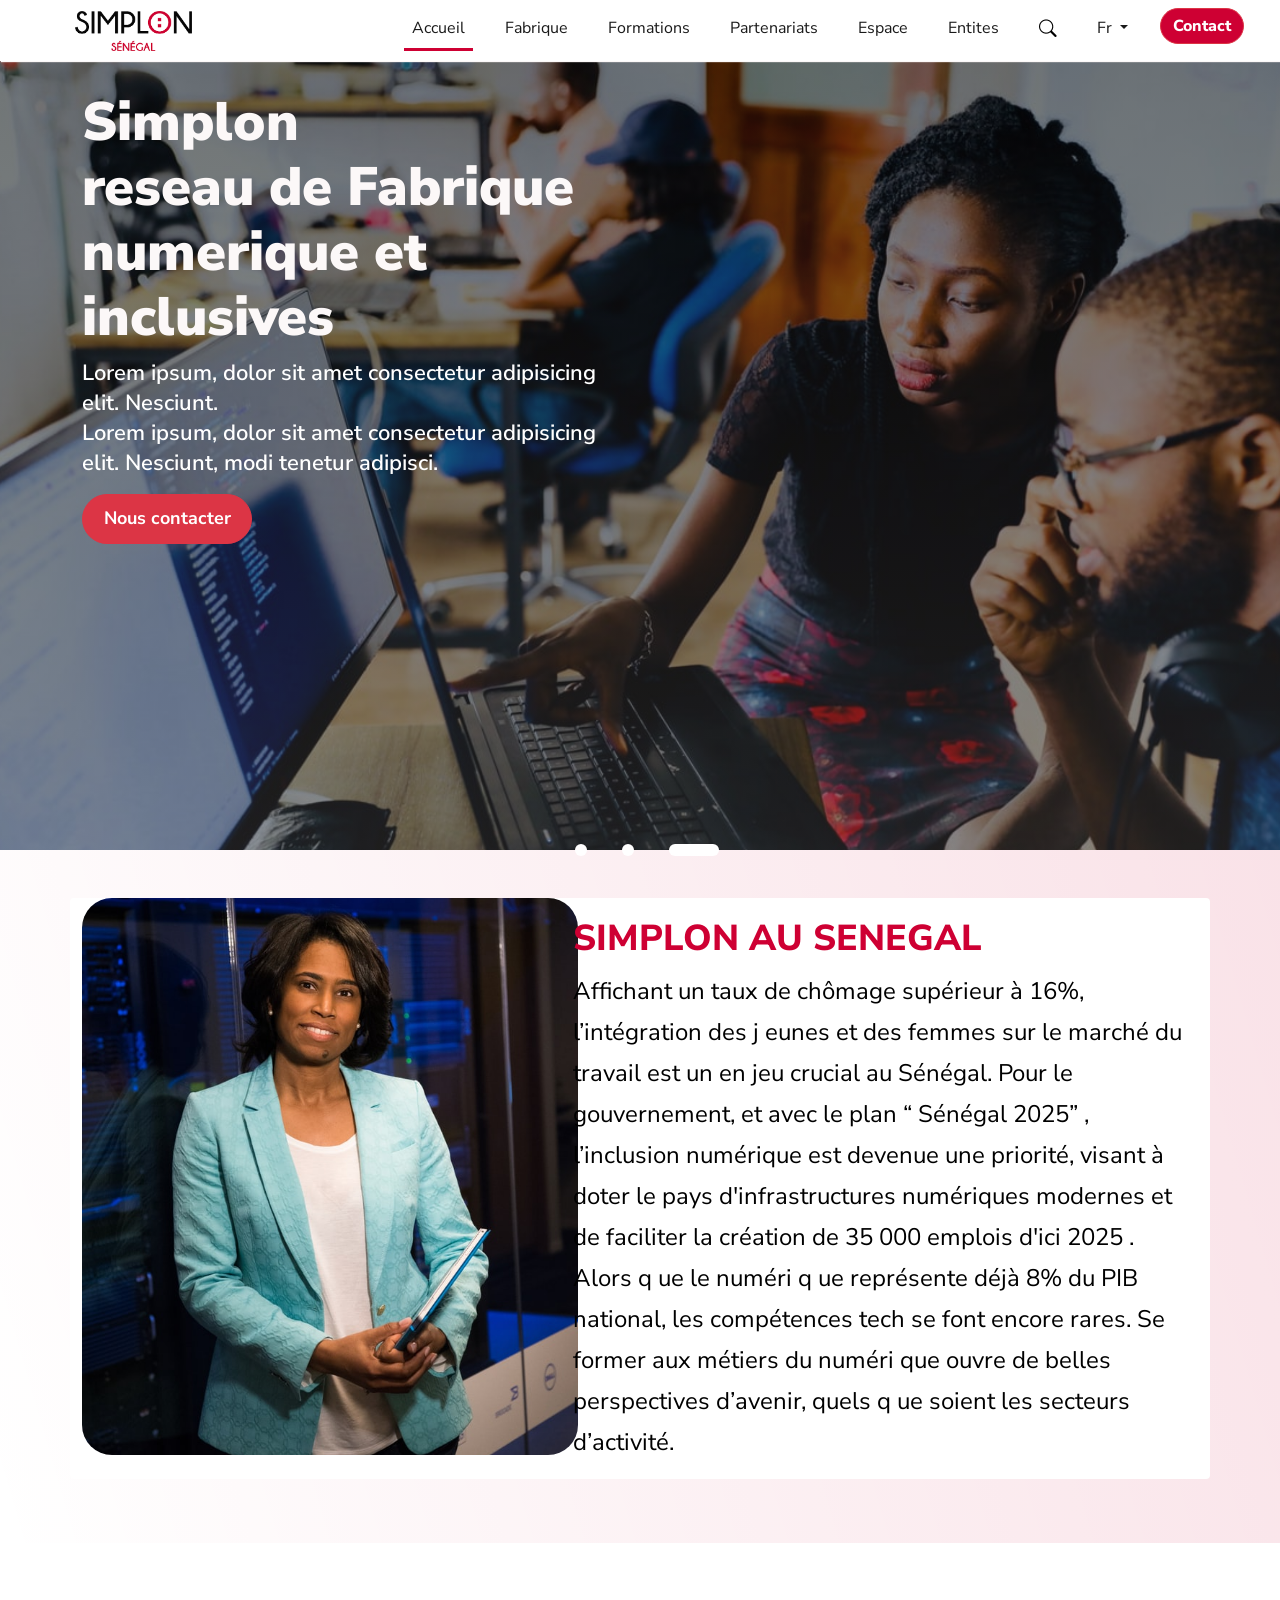
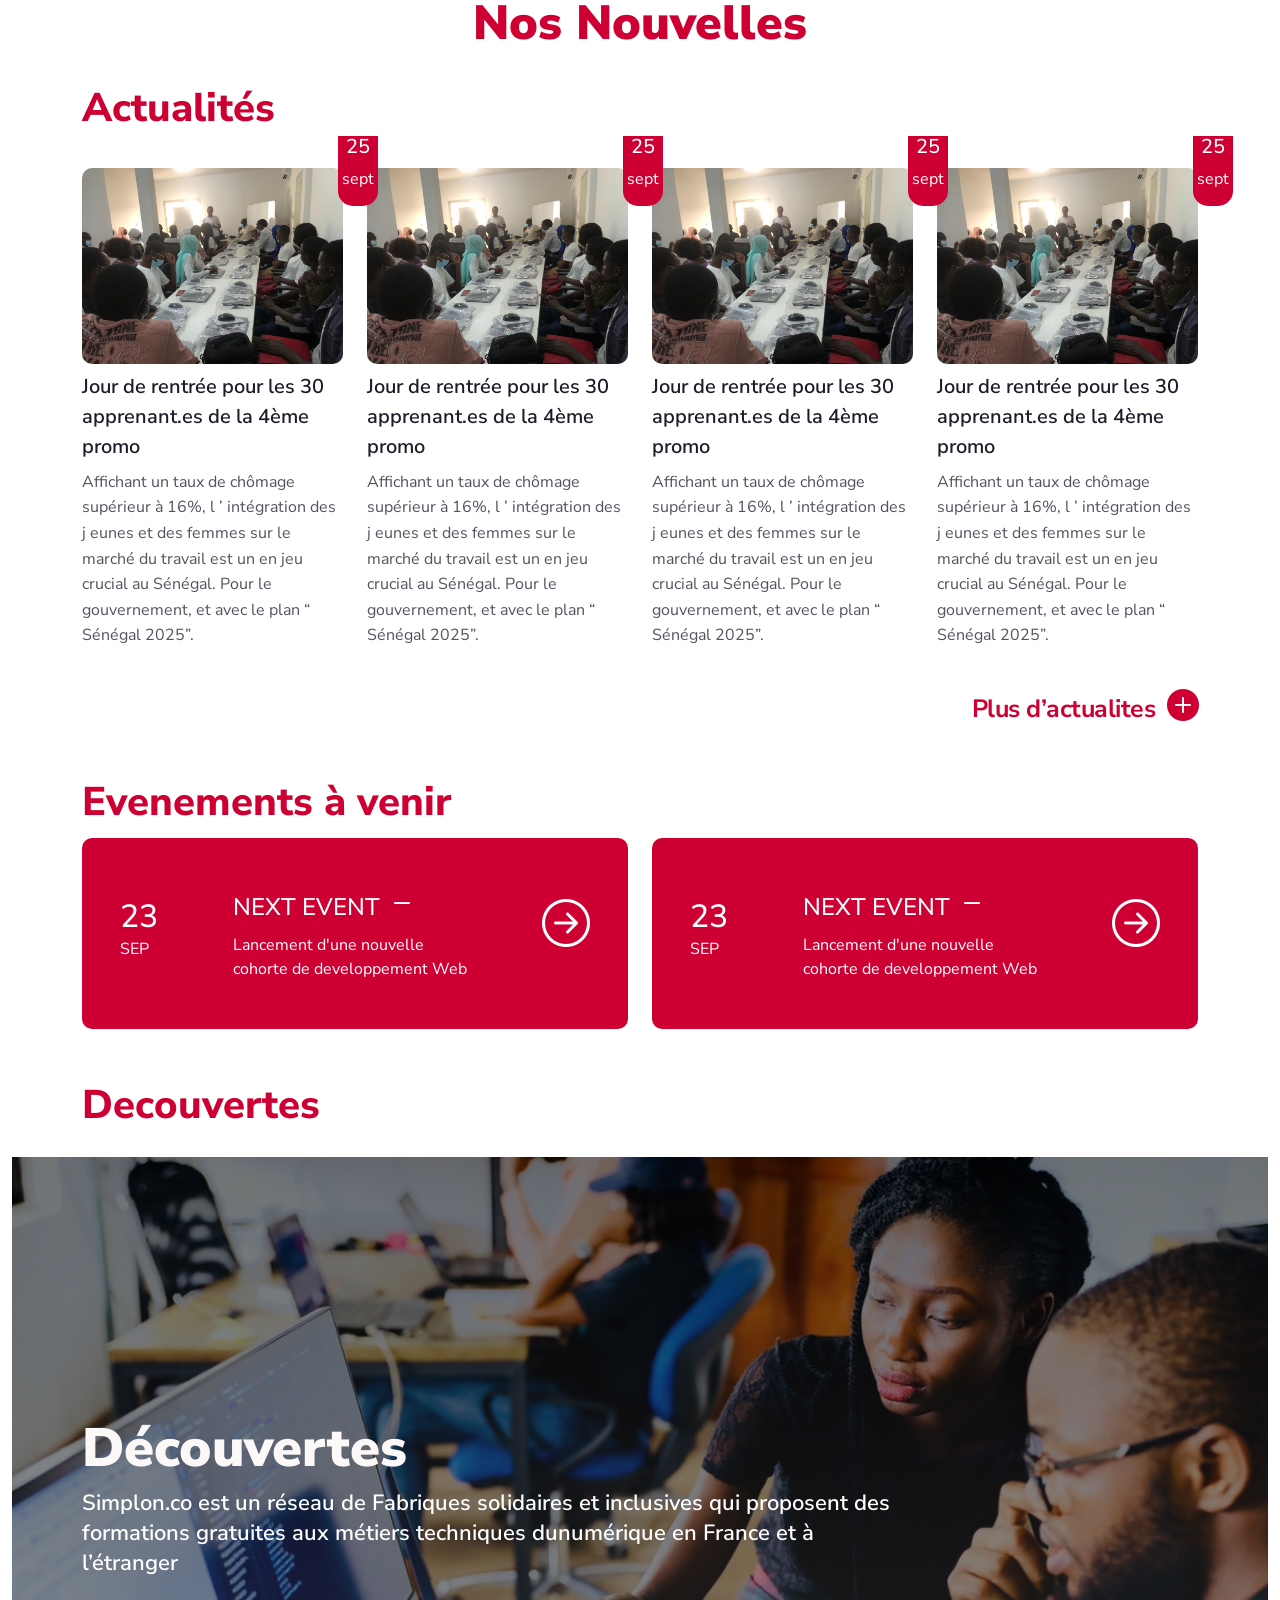
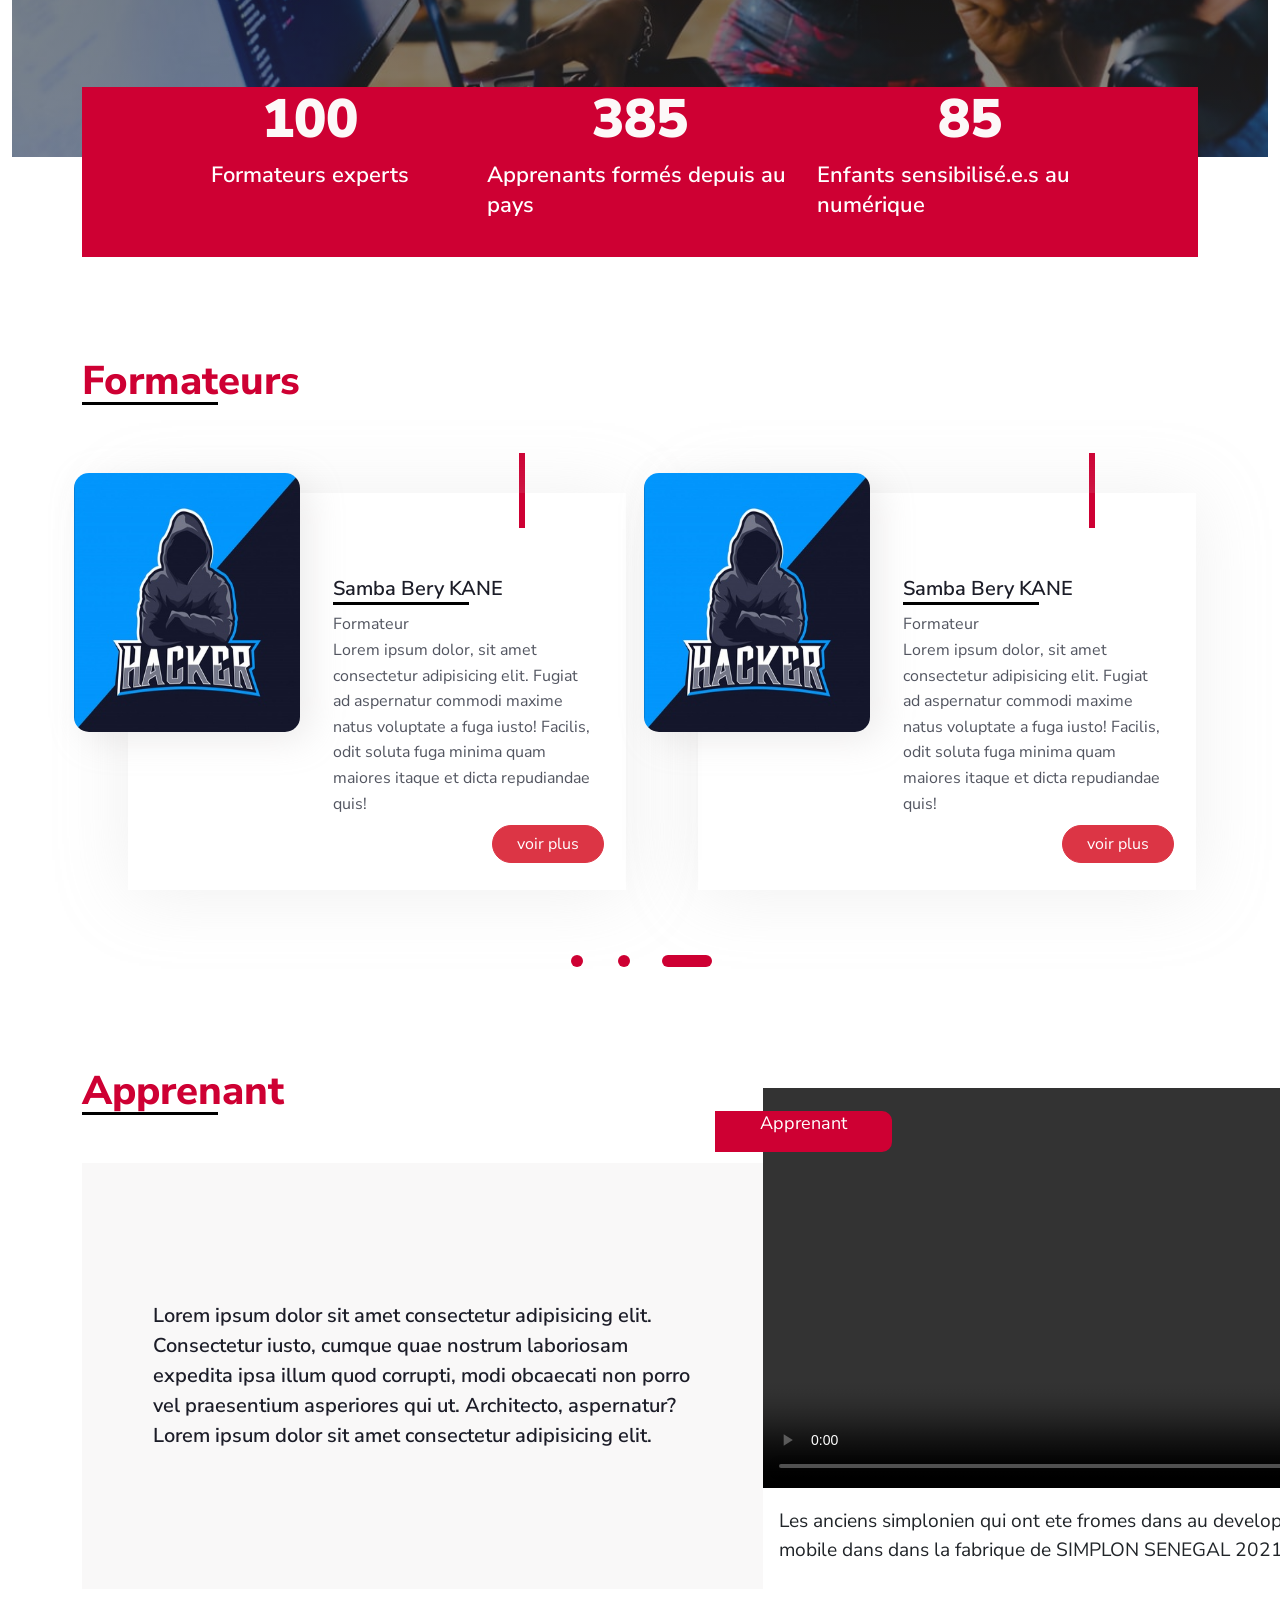
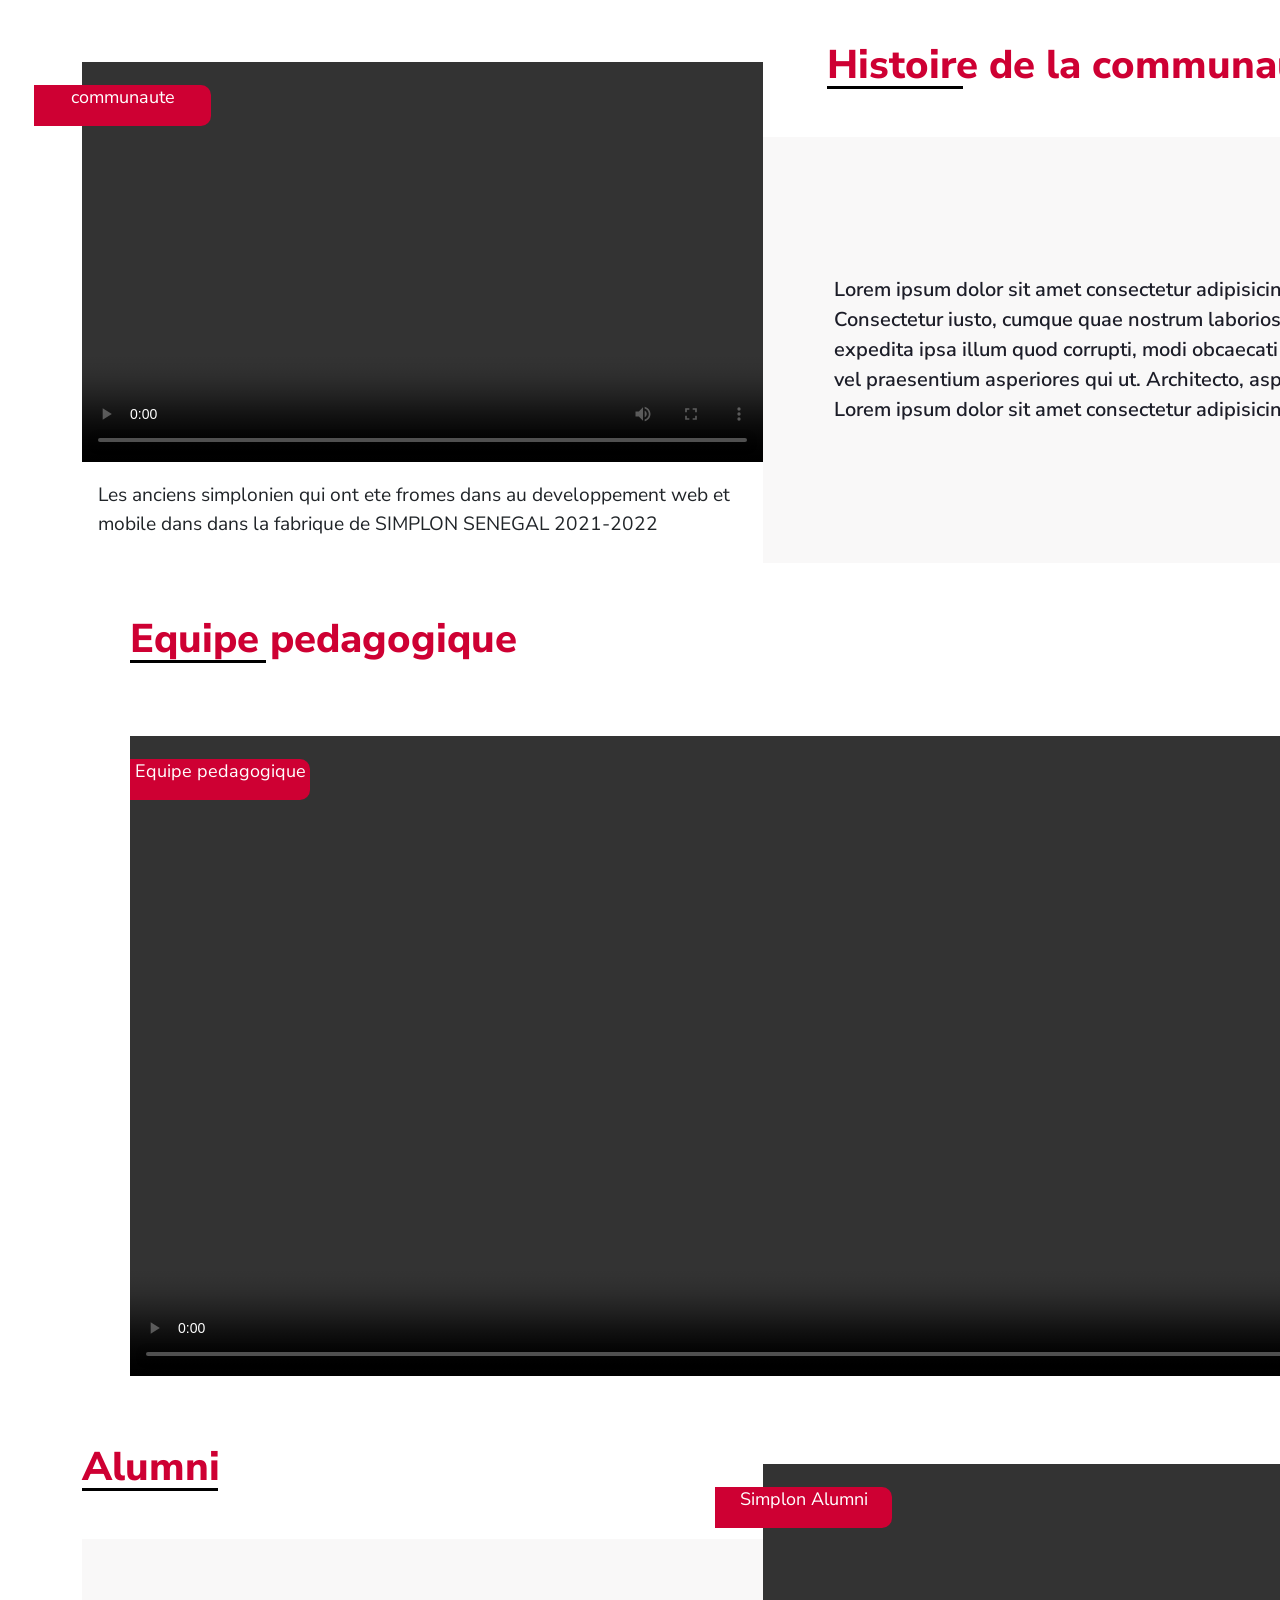
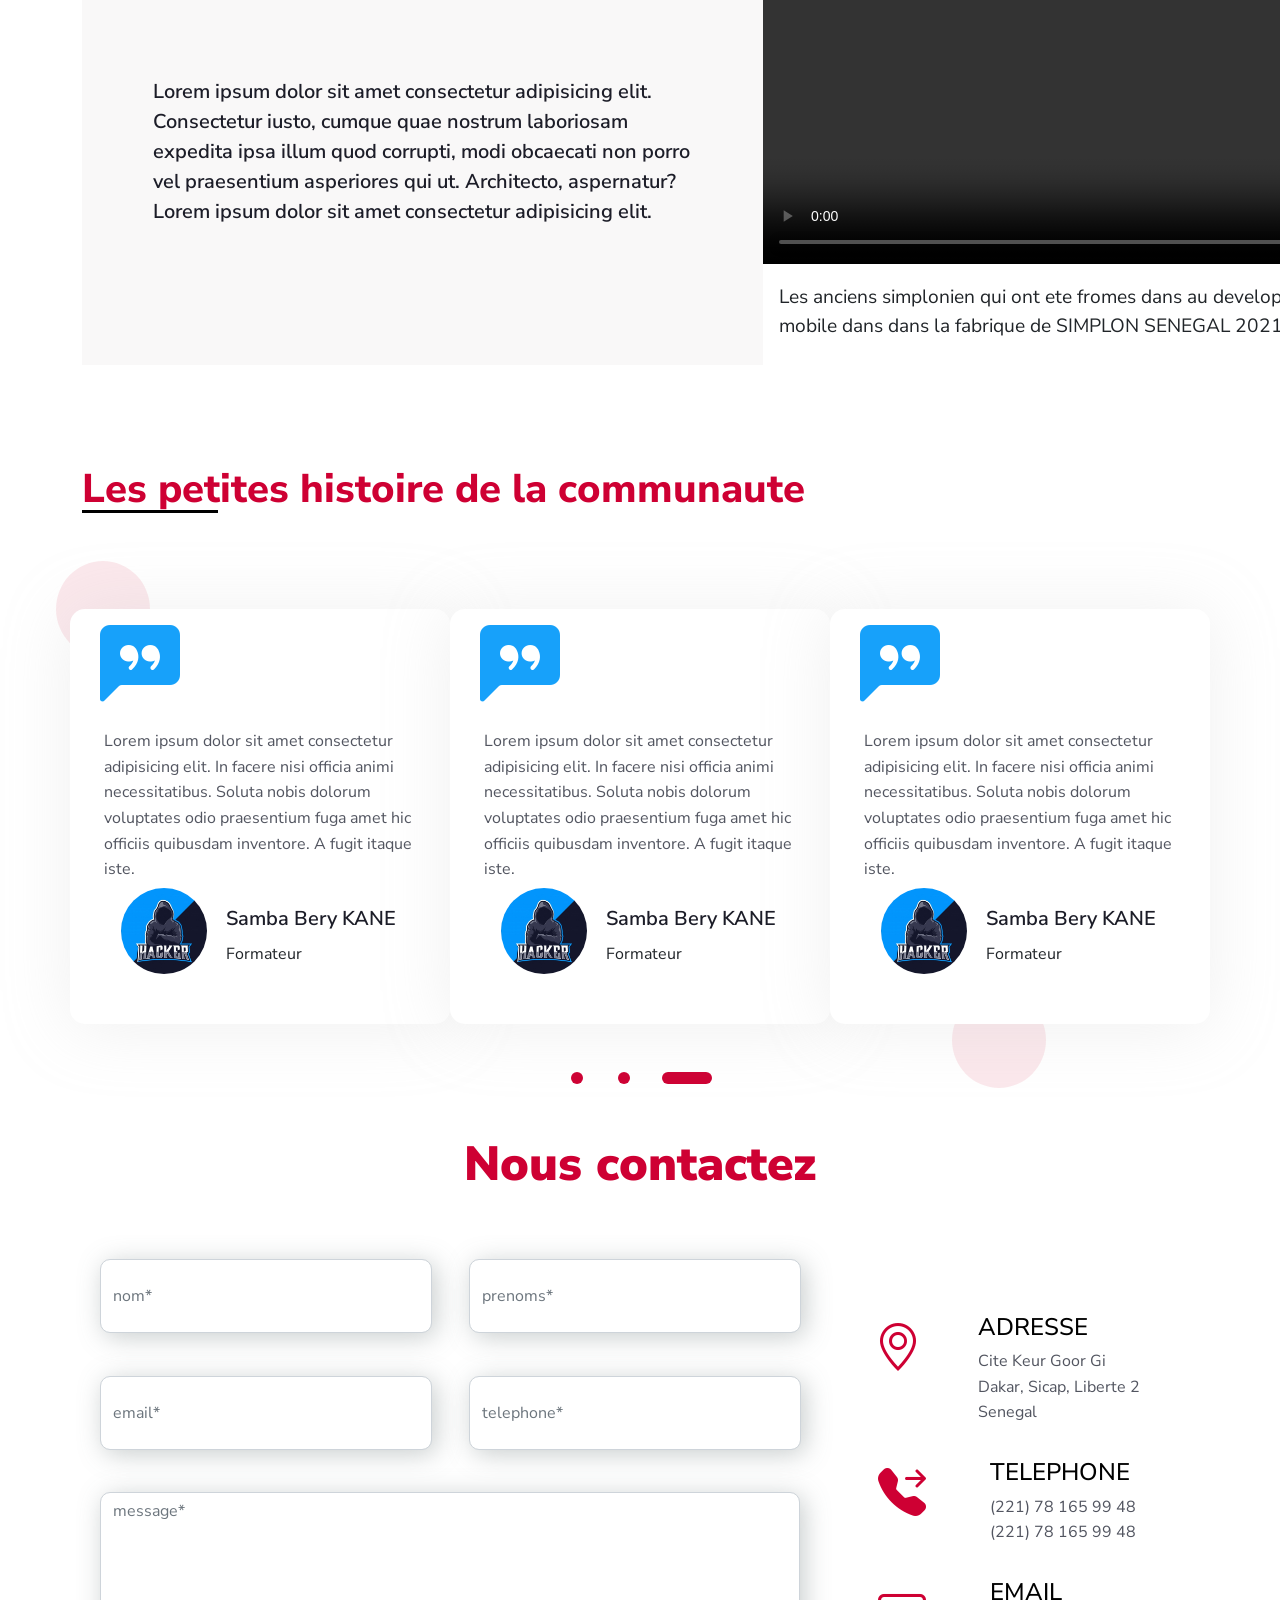
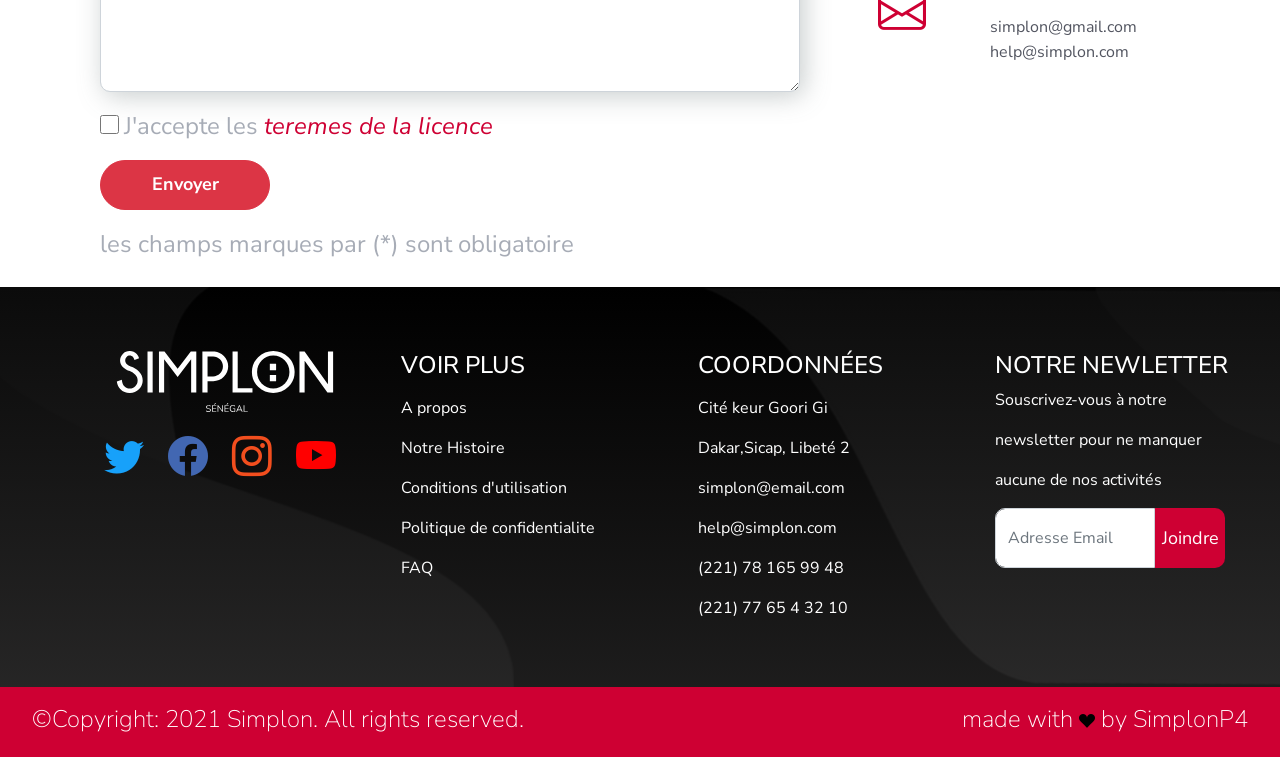
==== commit bd5f7ebd: "deuxieme optmisation" ====
--- a/index.html
+++ b/index.html
@@ -57,633 +57,649 @@
       </nav>
     <!-- Fin navbar -->
 
-    <!-- Section 1 de la page accueil -->
-    <section class="banner pt-5 d-flex justify-content-center align-items-center">
-        <div class="container">
-            <div class="row d-flex align-items-center">
-                <div class="col-md-6 pt-5">
-                    <h2 class="titre-banner">Simplon<br/>
-                      reseau de Fabrique <br/>
-                      numerique et inclusives
-                    </h2>
-                    <p class="sous-titre-banner">
-                      Lorem ipsum, dolor sit amet consectetur adipisicing elit. 
-                      Nesciunt. <br/>
-                      Lorem ipsum, dolor sit amet consectetur adipisicing elit. 
-                      Nesciunt, modi tenetur adipisci.  
-                    </p>
-                    <button class="monstylebtn btn btn-danger">Nous contacter</button>
-                </div>
-                <div class="col-md-6">
-        
+    <!-- Main -->
+      <main>
+        <!-- Section 1 de la page accueil -->
+        <section class="banner pt-5 d-flex justify-content-center align-items-center">
+          <div class="container">
+              <div class="row d-flex align-items-center">
+                  <div class="col-md-6 pt-5">
+                      <h2 class="titre-banner">Simplon<br/>
+                        reseau de Fabrique <br/>
+                        numerique et inclusives
+                      </h2>
+                      <p class="sous-titre-banner">
+                        Lorem ipsum, dolor sit amet consectetur adipisicing elit. 
+                        Nesciunt. <br/>
+                        Lorem ipsum, dolor sit amet consectetur adipisicing elit. 
+                        Nesciunt, modi tenetur adipisci.  
+                      </p>
+                      <button class="monstylebtn btn btn-danger">Nous contacter</button>
+                  </div>
+                  <div class="col-md-6">
+          
+                  </div>
+              </div>
+              <div class="slide">
+                  <button class="slide1"></button>
+                  <button class="slide1"></button>
+                  <button class="slide3"></button>
+              </div>
+          </div>
+        </section>
+        <!-- Fin section 1 -->
+
+        <!-- Section 2 de la page accueil Simplon simplon_senegal -->
+        <section class="section-de-simplon-senegla py-5">
+            <div class="container">
+                <div class="row">
+                    <div class="card mb-3 border-0">
+                        <div class="row">
+                          <div class="col-md-5">
+                            <img src="images/imagessec2.jpeg" class="sectionImage" alt="...">
+                          </div>
+                          <div class="col-md-7">
+                            <div class="card-body">
+                              <h2 class="titre-simplon-senegal card-title d-flex justify-content-start align-items-center mb-2">SIMPLON AU SENEGAL</h2>
+                              <p class="sout-section-simplon card-text">Affichant un taux de chômage supérieur à 16%,
+                                l’intégration des j eunes et des femmes sur le marché
+                                du travail est un en jeu crucial au Sénégal. Pour le 
+                                gouvernement, et avec le plan “ Sénégal 2025” , 
+                                l’inclusion numérique est devenue une priorité, visant à 
+                                doter le pays d'infrastructures numériques modernes 
+                                et de faciliter la création de 35 000 emplois d'ici 2025 .
+                                ​ Alors q ue le numéri q ue représente déjà 8% du PIB 
+                                national, les compétences tech se font encore rares.
+                                ​ Se former aux métiers du numéri que ouvre de belles
+                                perspectives d’avenir, quels q ue soient les secteurs
+                                d’activité.
+                                </p>
+                              
+                            </div>
+                          </div>
+                        </div>
+                      </div>
                 </div>
             </div>
-            <div class="slide">
-                <button class="slide1"></button>
-                <button class="slide1"></button>
-                <button class="slide3"></button>
-            </div>
-        </div>
-    </section>
-    <!-- Fin section 1 -->
-
-    <!-- Section 2 de la page accueil Simplon simplon_senegal -->
-    <section class="section-de-simplon-senegla py-5">
-        <div class="container">
-            <div class="row">
-                <div class="card mb-3 border-0">
+        </section>
+        <!-- Fin section 2 -->
+
+        <!-- Section 3 de la page d'accueil -->
+        <section class="section3 pt-5">
+          <div class="container-fluid">
+            <div class="column">
+              <h2 class="titre-page">Nos Nouvelles</h2>
+              <!-- Nos Actualités -->
+              <div class="container">
+                <h3 class="sous-titre-page d-flex justify-content-start pt-3">Actualités</h3>
+                <div class="row">
+                    
+                  <div class="col-md-3 pt-4">
+                    <div class="date-div">
+                      <h5>25</h5>
+                      <p>sept</hp>
+                    </div>
+                    <img src="images/actualie2.jpeg" class="section3-image img-fluid" alt="...">
+                    <h4 class="titre-actualite pt-2">Jour de rentrée pour les 30 apprenant.es de la 4ème promo</h4>
+                    <p class="contenu-actualite">Affichant un taux de chômage supérieur à 16%,
+                      l ’ intégration des j eunes et des femmes sur le marché
+                      du travail est un en jeu crucial au Sénégal. Pour le
+                      gouvernement, et avec le plan “ Sénégal 2025”.
+                      </p>
+                  </div>
+                  <div class="col-md-3 pt-4">
+                    <div class="date-div">
+                      <h5>25</h5>
+                      <p>sept</hp>
+                    </div>
+                    <img src="images/actualie2.jpeg" class="section3-image img-fluid" alt="...">
+                    <h4 class="titre-actualite pt-2">Jour de rentrée pour les 30 apprenant.es de la 4ème promo</h4>
+                    <p class="contenu-actualite">Affichant un taux de chômage supérieur à 16%,
+                      l ’ intégration des j eunes et des femmes sur le marché
+                      du travail est un en jeu crucial au Sénégal. Pour le
+                      gouvernement, et avec le plan “ Sénégal 2025”.
+                      </p>
+                  </div>
+                  <div class="col-md-3 pt-4">
+                    <div class="date-div">
+                      <h5>25</h5>
+                      <p>sept</hp>
+                    </div>
+                    <div class="case-clendrier"></div>
+                    <img src="images/actualie2.jpeg" class="section3-image img-fluid" alt="...">
+                    <h4 class="titre-actualite pt-2">Jour de rentrée pour les 30 apprenant.es de la 4ème promo</h4>
+                    <p class="contenu-actualite">Affichant un taux de chômage supérieur à 16%,
+                      l ’ intégration des j eunes et des femmes sur le marché
+                      du travail est un en jeu crucial au Sénégal. Pour le
+                      gouvernement, et avec le plan “ Sénégal 2025”.
+                      </p>
+                  </div>
+                  <div class="col-md-3 pt-4">
+                    <div class="date-div">
+                      <h5>25</h5>
+                      <p>sept</hp>
+                    </div>
+                    <img src="images/actualie2.jpeg" class="section3-image img-fluid" alt="...">
+                    <h4 class="titre-actualite pt-2">Jour de rentrée pour les 30 apprenant.es de la 4ème promo</h4>
+                    <p class="contenu-actualite">Affichant un taux de chômage supérieur à 16%,
+                      l ’ intégration des j eunes et des femmes sur le marché
+                      du travail est un en jeu crucial au Sénégal. Pour le
+                      gouvernement, et avec le plan “ Sénégal 2025”.
+                      </p>
+                  </div>
+                </div>
+                <!-- Fin nos Actualités -->
+                <div class="plusactualite pt-4">
+                  <a href="#">Plus d’actualites <span style="margin-left: 5px; font-size: 2rem;"><i class="bi bi-plus-circle-fill"></i></span> </a>
+                </div>
+                <!-- Evenements a vneir -->
+                <h3 class="sous-titre-page d-flex justify-content-start pt-5">Evenements à venir</h3>
+                <section>
+                  <div class="row">
+                    <div class="col-md-6 col-sm-12 col-lg-6">
+                      <div class="event1">
+                        <div class="column">
+                          <h2 class="text-uppercase text-white pt-2 mb-0">23</h2>
+                          <p class="text-white">SEP</p>
+                        </div>
+                        <div class="column">
+                          <h4 class="text-uppercase text-white pt-3">NEXT EVENT <span><a href=""><i class="bi bi-dash" style="font-size: 2rem; color: #fff;"></i> </a></span></h4>
+                          <p class="text-white">Lancement d'une nouvelle <br>
+                            cohorte de developpement Web
+                          </p>
+                        </div>
+                        <div>
+                          <p><a href=""><i class="bi bi-arrow-right-circle" style="font-size: 3rem; color: #fff;"></i></a></p>
+                        </div>
+                      </div>
+                    </div>
+                    <div class="col-md-6 col-sm-12 col-lg-6">
+                      <div class="event1">
+                        <div class="column">
+                          <h2 class="text-uppercase text-white pt-2 mb-0">23</h2>
+                          <p class="text-white">SEP</p>
+                        </div>
+                        <div class="column">
+                          <h4 class="text-uppercase text-white pt-3">NEXT EVENT <span><a href=""><i class="bi bi-dash" style="font-size: 2rem; color: #fff;"></i> </a></span></h4>
+                          <p class="text-white">Lancement d'une nouvelle <br>
+                            cohorte de developpement Web
+                          </p>
+                        </div>
+                        <div>
+                          <p><a href=""><i class="bi bi-arrow-right-circle" style="font-size: 3rem; color: #fff;"></i></a></p>
+                        </div>
+                      </div>
+                    </div>
+                  </div>
+                </section>
+                <!-- Fin evenment a vneir -->
+              </div>
+              <!-- Section Decouverte -->
+              <div class="container">
+                <h3 class="sous-titre-page d-flex justify-content-start pt-5 pb-3">Decouvertes</h3>
+              </div>
+              <div class="banner-decouvertes pt-5 d-flex justify-content-center align-items-center">
+                <div class="container">
+                    <div class="row d-flex align-items-center">
+                        <div class="col-md-12 pt-5">
+                            <h2 class="titre-banner">Découvertes</h2>
+                            <p class="sous-titre-banner">
+                              Simplon.co est un réseau de Fabriques solidaires et inclusives qui proposent des <br>
+                              formations gratuites aux métiers techniques dunumérique en France et à <br>
+                              l’étranger 
+                            </p>
+                        </div>
+                    </div>
+                </div>
+              </div>
+              <div class="pb-5">
+                <div class="container">
+                  <div class="nos-chiffre">
                     <div class="row">
-                      <div class="col-md-5">
-                        <img src="images/imagessec2.jpeg" class="sectionImage" alt="...">
-                      </div>
-                      <div class="col-md-7">
-                        <div class="card-body">
-                          <h2 class="titre-simplon-senegal card-title d-flex justify-content-start align-items-center mb-2">SIMPLON AU SENEGAL</h2>
-                          <p class="sout-section-simplon card-text">Affichant un taux de chômage supérieur à 16%,
-                            l’intégration des j eunes et des femmes sur le marché
-                            du travail est un en jeu crucial au Sénégal. Pour le 
-                            gouvernement, et avec le plan “ Sénégal 2025” , 
-                            l’inclusion numérique est devenue une priorité, visant à 
-                            doter le pays d'infrastructures numériques modernes 
-                            et de faciliter la création de 35 000 emplois d'ici 2025 .
-                            ​ Alors q ue le numéri q ue représente déjà 8% du PIB 
-                            national, les compétences tech se font encore rares.
-                            ​ Se former aux métiers du numéri que ouvre de belles
-                            perspectives d’avenir, quels q ue soient les secteurs
-                            d’activité.
-                            </p>
-                          
-                        </div>
-                      </div>
-                    </div>
-                  </div>
-            </div>
-        </div>
-    </section>
-    <!-- Fin section 2 -->
-
-    <!-- Section 3 de la page d'accueil -->
-    <section class="section3 pt-5">
-      <div class="container-fluid">
-        <div class="column">
-          <h2 class="titre-page">Nos Nouvelles</h2>
-          <!-- Nos Actualités -->
-          <div class="container">
-            <h3 class="sous-titre-page d-flex justify-content-start pt-3">Actualités</h3>
-            <div class="row">
-              <div class="col-md-3">
-                <!-- <div class="date-div">
-                  <h2>25</h2>
-                  <p>sept</hp>
-                </div> -->
-                <img src="images/actualie2.jpeg" class="section3-image img-fluid" alt="...">
-                <h4 class="titre-actualite pt-2">Jour de rentrée pour les 30 apprenant.es de la 4ème promo</h4>
-                <p class="contenu-actualite">Affichant un taux de chômage supérieur à 16%,
-                  l ’ intégration des j eunes et des femmes sur le marché
-                  du travail est un en jeu crucial au Sénégal. Pour le
-                  gouvernement, et avec le plan “ Sénégal 2025”.
-                  </p>
-              </div>
-              <div class="col-md-3">
-                <img src="images/actualie2.jpeg" class="section3-image img-fluid" alt="...">
-                <h4 class="titre-actualite pt-2">Jour de rentrée pour les 30 apprenant.es de la 4ème promo</h4>
-                <p class="contenu-actualite">Affichant un taux de chômage supérieur à 16%,
-                  l ’ intégration des j eunes et des femmes sur le marché
-                  du travail est un en jeu crucial au Sénégal. Pour le
-                  gouvernement, et avec le plan “ Sénégal 2025”.
-                  </p>
-              </div>
-              <div class="col-md-3">
-                <div class="case-clendrier"></div>
-                <img src="images/actualie2.jpeg" class="section3-image img-fluid" alt="...">
-                <h4 class="titre-actualite pt-2">Jour de rentrée pour les 30 apprenant.es de la 4ème promo</h4>
-                <p class="contenu-actualite">Affichant un taux de chômage supérieur à 16%,
-                  l ’ intégration des j eunes et des femmes sur le marché
-                  du travail est un en jeu crucial au Sénégal. Pour le
-                  gouvernement, et avec le plan “ Sénégal 2025”.
-                  </p>
-              </div>
-              <div class="col-md-3">
-                <img src="images/actualie2.jpeg" class="section3-image img-fluid" alt="...">
-                <h4 class="titre-actualite pt-2">Jour de rentrée pour les 30 apprenant.es de la 4ème promo</h4>
-                <p class="contenu-actualite">Affichant un taux de chômage supérieur à 16%,
-                  l ’ intégration des j eunes et des femmes sur le marché
-                  du travail est un en jeu crucial au Sénégal. Pour le
-                  gouvernement, et avec le plan “ Sénégal 2025”.
-                  </p>
-              </div>
-            </div>
-            <!-- Fin nos Actualités -->
-            <div class="plusactualite pt-4">
-              <a href="#">Plus d’actualites <span style="margin-left: 5px; font-size: 2rem;"><i class="bi bi-plus-circle-fill"></i></span> </a>
-            </div>
-            <!-- Evenements a vneir -->
-            <h3 class="sous-titre-page d-flex justify-content-start pt-5">Evenements à venir</h3>
-            <section>
-              <div class="row">
-                <div class="col-md-6 col-sm-12 col-lg-6">
-                  <div class="event1">
-                    <div class="column">
-                      <h2 class="text-uppercase text-white pt-2 mb-0">23</h2>
-                      <p class="text-white">SEP</p>
-                    </div>
-                    <div class="column">
-                      <h4 class="text-uppercase text-white pt-3">NEXT EVENT <span><a href=""><i class="bi bi-dash" style="font-size: 2rem; color: #fff;"></i> </a></span></h4>
-                      <p class="text-white">Lancement d'une nouvelle <br>
-                        cohorte de developpement Web
+                      <div class="col-md-4 col-sm-12">
+                        <h2 class="titre-banner d-flex justify-content-center">100</h2>
+                        <p class="sous-titre-banner d-flex justify-content-center">
+                          Formateurs experts
+                        </p>
+                      </div>
+                      <div class="col-md-4 col-sm-12">
+                        <h2 class="titre-banner d-flex justify-content-center">385</h2>
+                        <p class="sous-titre-banner d-flex justify-content-center">
+                          Apprenants formés depuis au pays
+                        </p>
+                      </div>
+                      <div class="col-md-4 col-sm-12">
+                        <h2 class="titre-banner d-flex justify-content-center">85</h2>
+                        <p class="sous-titre-banner d-flex justify-content-center">
+                          Enfants sensibilisé.e.s au numérique  
+                        </p>
+                      </div>
+                  </div>
+                  </div>
+                </div>
+              </div>
+              <!-- Fin Section decouvertes -->
+
+              <!-- Section fromeateur -->
+              <section class="pt-5 pb-5">
+                <div class="container">
+                  <div class="column">
+                    <div class="col-md-12 col-sm-12">
+                      <h3 class="sous-titre-page d-flex justify-content-start">Formateurs</h3>
+                    </div>
+                    <div class="col-md-12 col-sm-12">
+                      <div class="souligne-titre col-sm-12 col-md-12"></div>
+                    </div>
+                    <div class="row d-flex justify-content-center">
+                      
+                      <div class="col-md-6 col-sm-12 col-lg-6 pb-5">
+                        <div class="line-arret"></div>
+                        
+                        <div class="case-photo-formateur">
+                          <div class="phot-description-formateur">
+                              <img src="images/log.jpg" class="photo-formateur" alt="">
+                              <div class="column">
+                                <div class="contenu-formateur">
+                                  <h4 class="titre-actualite">Samba Bery KANE</h4>
+                                  <div class="souligne-nom "></div>
+                                  <p class="contenu-actualite">Formateur <br> Lorem ipsum dolor, sit amet consectetur
+                                    adipisicing elit. Fugiat ad aspernatur
+                                    commodi maxime natus voluptate
+                                    a fuga iusto!
+                                    Facilis, odit soluta fuga minima quam maiores itaque et dicta
+                                    repudiandae quis!</p>                             
+                                </div> 
+                              </div>                         
+                          </div>                                       
+                        </div>
+                        <div class="voir-plus-div row">
+                          <button class="voir-plus btn btn-danger">voir plus</button>
+                        </div>  
+                      </div>
+                      <div class="col-md-6 col-sm-12 col-lg-6 pb-5">
+                        <div class="line-arret"></div>
+                        <div class="case-photo-formateur">
+                          <div class="phot-description-formateur">
+                              <img src="images/log.jpg" class="photo-formateur" alt="">
+                              <div class="column">
+                                <div class="contenu-formateur">
+                                  <h4 class="titre-actualite">Samba Bery KANE</h4>
+                                  <div class="souligne-nom "></div>
+                                  <p class="contenu-actualite">Formateur <br> Lorem ipsum dolor, sit amet consectetur
+                                    adipisicing elit. Fugiat ad aspernatur
+                                    commodi maxime natus voluptate
+                                    a fuga iusto!
+                                    Facilis, odit soluta fuga minima quam maiores itaque et dicta
+                                    repudiandae quis!</p>                               
+                                </div> 
+                              </div>                         
+                          </div> 
+                                                              
+                        </div>   
+                        <div class="voir-plus-div row">
+                          <button class="voir-plus btn btn-danger">voir plus</button>
+                        </div>                
+                        <!-- <button class="voir-plus btn btn-danger">voir plus</button> -->
+                      </div>
+                      
+                    </div>
+                    <div class="btn-slide mt-5">
+                      <button class="btn-slide1"></button>
+                      <button class="btn-slide1"></button>
+                      <button class="btn-slide2"></button>
+                    </div>
+                  </div>  
+                </div> 
+              </section>
+              <!-- Fin section Formateur -->
+
+              <!-- Section Apprenants -->
+              <section class="mt-5 mb-5">
+                <div class="container">
+                  <div class="apprenant-row">
+                    <div class="apprenant">
+                      <h3 class="sous-titre-page d-flex justify-content-start">Apprenant</h3>
+                      <div class="souligne-titre col-sm-12 col-md-12"></div>
+                      <div class="contenu-apprenant">
+                        <div class="text-apprenat mt-3">
+                          <p class="titre-actualite">Lorem ipsum dolor sit amet consectetur adipisicing elit. 
+                            Consectetur iusto, cumque quae nostrum 
+                            laboriosam expedita ipsa illum quod corrupti, 
+                            modi obcaecati non porro vel praesentium asperiores qui ut. 
+                            Architecto, aspernatur? Lorem ipsum dolor sit amet consectetur adipisicing elit. 
+                          </p>
+                        </div>
+                      </div>
+                    </div>
+                    <div class="video-apprenat mt-5">
+                      <div class="aprena">
+                        <p>Apprenant</p>
+                      </div>
+                      
+                      <video width="681" height="400" class="mb-2" controls="controls">
+                        <source src=”videos/video.mp4” type=video/ogg>
+                        <source src="videos/video.mp4" type=video/mp4>
+                      </video>
+                      <p class="descrition-video mt-1">Les anciens simplonien qui ont
+                        ete fromes dans au developpement web et mobile dans 
+                        dans la fabrique de SIMPLON SENEGAL 2021-2022
                       </p>
                     </div>
-                    <div>
-                      <p><a href=""><i class="bi bi-arrow-right-circle" style="font-size: 3rem; color: #fff;"></i></a></p>
-                    </div>
-                  </div>
-                </div>
-                <div class="col-md-6 col-sm-12 col-lg-6">
-                  <div class="event1">
-                    <div class="column">
-                      <h2 class="text-uppercase text-white pt-2 mb-0">23</h2>
-                      <p class="text-white">SEP</p>
-                    </div>
-                    <div class="column">
-                      <h4 class="text-uppercase text-white pt-3">NEXT EVENT <span><a href=""><i class="bi bi-dash" style="font-size: 2rem; color: #fff;"></i> </a></span></h4>
-                      <p class="text-white">Lancement d'une nouvelle <br>
-                        cohorte de developpement Web
+                  </div>
+                </div>
+              </section> 
+              <!-- Fin section apprenant -->
+
+              <!-- Section Histoire de la communaute-->
+              <section class="mt-5 mb-5">
+                <div class="container">
+                  <div class="apprenant-row1">
+                    <div class="video-apprenat mt-5">
+                      <div class="aprena">
+                        <p>communaute</p>
+                      </div>
+                      
+                      <video width="681" height="400" class="mb-2" controls="controls">
+                        <source src=”videos/video.mp4” type=video/ogg>
+                        <source src="videos/video.mp4" type=video/mp4>
+                      </video>
+                      <p class="descrition-video mt-1">Les anciens simplonien qui ont
+                        ete fromes dans au developpement web et mobile dans 
+                        dans la fabrique de SIMPLON SENEGAL 2021-2022
                       </p>
                     </div>
-                    <div>
-                      <p><a href=""><i class="bi bi-arrow-right-circle" style="font-size: 3rem; color: #fff;"></i></a></p>
-                    </div>
-                  </div>
-                </div>
-              </div>
-            </section>
-            <!-- Fin evenment a vneir -->
-          </div>
-          <!-- Section Decouverte -->
-          <div class="container">
-            <h3 class="sous-titre-page d-flex justify-content-start pt-5 pb-3">Decouvertes</h3>
-          </div>
-          <div class="banner-decouvertes pt-5 d-flex justify-content-center align-items-center">
-            <div class="container">
-                <div class="row d-flex align-items-center">
-                    <div class="col-md-12 pt-5">
-                        <h2 class="titre-banner">Découvertes</h2>
-                        <p class="sous-titre-banner">
-                          Simplon.co est un réseau de Fabriques solidaires et inclusives qui proposent des <br>
-                          formations gratuites aux métiers techniques dunumérique en France et à <br>
-                          l’étranger 
-                        </p>
-                    </div>
-                </div>
+                    <div class="apprenant">
+                      <div style="margin-left: 4rem;">
+                        <h3 class="sous-titre-page">Histoire de la communaute</h3>
+                        <div class="souligne-titre col-sm-12 col-md-12"></div>
+                      </div>
+                      <div class="contenu-apprenant">
+                        <div class="text-apprenat mt-3">
+                          <p class="titre-actualite">Lorem ipsum dolor sit amet consectetur adipisicing elit. 
+                            Consectetur iusto, cumque quae nostrum 
+                            laboriosam expedita ipsa illum quod corrupti, 
+                            modi obcaecati non porro vel praesentium asperiores qui ut. 
+                            Architecto, aspernatur? Lorem ipsum dolor sit amet consectetur adipisicing elit. 
+                          </p>
+                        </div>
+                      </div>
+                    </div>
+                  </div>
+                </div>
+              </section> 
+              <!-- Fin section communaute -->
+
+              <!-- Section Equipe pedagogique-->
+              <section class="mt-5 mb-5">
+                <div class="container">
+                  <div class="pedagogie-col">
+                    <div class="apprenant">
+                      <h3 class="sous-titre-page d-flex justify-content-start">Equipe pedagogique</h3>
+                      <div class="souligne-titre col-sm-12 col-md-12"></div>
+                    </div>
+                    <div class="video-apprenat mt-5">
+                      <div class="aprena-peda">
+                        <p>Equipe pedagogique</p>
+                      </div>
+                      <video width="1310" height="640" class="video-pedad mb-2" controls="controls">
+                        <source src=”videos/video.mp4” type=video/ogg>
+                        <source src="videos/video.mp4" type=video/mp4>
+                      </video>
+                    </div>
+                  </div>
+                </div>
+              </section> 
+              <!-- Fin section Equipe pedagogique- -->
+
+              <!-- Section Allumin-->
+              <section class="mt-5 mb-5">
+                <div class="container">
+                  <div class="apprenant-row">
+                    <div class="apprenant">
+                      <h3 class="sous-titre-page d-flex justify-content-start">Alumni</h3>
+                      <div class="souligne-titre col-sm-12 col-md-12"></div>
+                      <div class="contenu-apprenant">
+                        <div class="text-apprenat mt-3">
+                          <p class="titre-actualite">Lorem ipsum dolor sit amet consectetur adipisicing elit. 
+                            Consectetur iusto, cumque quae nostrum 
+                            laboriosam expedita ipsa illum quod corrupti, 
+                            modi obcaecati non porro vel praesentium asperiores qui ut. 
+                            Architecto, aspernatur? Lorem ipsum dolor sit amet consectetur adipisicing elit. 
+                          </p>
+                        </div>
+                      </div>
+                    </div>
+                    <div class="video-apprenat mt-5">
+                      <div class="aprena">
+                        <p>Simplon Alumni</p>
+                      </div>
+                      
+                      <video width="681" height="400" class="mb-2" controls>
+                        <source src=”videos/video.mp4” type=video/ogg>
+                        <source src="videos/video.mp4" type=video/mp4>
+                      </video>
+                      <p class="descrition-video mt-1">Les anciens simplonien qui ont
+                        ete fromes dans au developpement web et mobile dans 
+                        dans la fabrique de SIMPLON SENEGAL 2021-2022
+                      </p>
+                    </div>
+                  </div>
+                </div>
+              </section> 
+              <!-- Fin section Allumin -->
+
             </div>
           </div>
-          <div class="pb-5">
-            <div class="container">
-              <div class="nos-chiffre">
-                <div class="row">
-                  <div class="col-md-4 col-sm-12">
-                    <h2 class="titre-banner d-flex justify-content-center">100</h2>
-                    <p class="sous-titre-banner d-flex justify-content-center">
-                      Formateurs experts
-                    </p>
-                  </div>
-                  <div class="col-md-4 col-sm-12">
-                    <h2 class="titre-banner d-flex justify-content-center">385</h2>
-                    <p class="sous-titre-banner d-flex justify-content-center">
-                      Apprenants formés depuis au pays
-                    </p>
-                  </div>
-                  <div class="col-md-4 col-sm-12">
-                    <h2 class="titre-banner d-flex justify-content-center">85</h2>
-                    <p class="sous-titre-banner d-flex justify-content-center">
-                      Enfants sensibilisé.e.s au numérique  
-                    </p>
-                  </div>
-              </div>
+        </section>
+        <!-- Fin Section3 -->
+
+        <!-- Section les petites histoire de la communauter -->
+        <section class="pt-5 pb-5">
+          <div class="container">
+            <div class="column">
+              <div class="col-md-12 col-sm-12">
+                <h3 class="sous-titre-page d-flex justify-content-start">Les petites histoire de la communaute</h3>
+              </div>
+              <div class="col-md-12 col-sm-12">
+                <div class="souligne-titre col-sm-12 col-md-12"></div>
+              </div>
+              <div class="cercle-haut">
+
+              </div>
+              <div class="row">
+                <div class="case-ptite-story col-md-4 col-lg-4 col-sm-12 mt-5">
+                  
+                  <span><i class="bi bi-chat-left-quote-fill" style="color: #17A1FA; font-size: 5rem; margin-left: 5%;"></i></span>
+                  <div class="contenu-story">
+                    <p class="contenu-actualite">Lorem ipsum dolor sit amet consectetur adipisicing elit. 
+                      In facere nisi officia animi necessitatibus. 
+                      Soluta nobis dolorum 
+                      voluptates odio praesentium fuga amet 
+                      hic officiis quibusdam inventore. 
+                      A fugit itaque iste.</p>
+                  </div>
+                  <div class="image-and-name">
+                    <div class="">
+                      <img src="images/log.jpg" class="image-ptite-story" alt="">
+                    </div>
+                    <div class="nom-fonction column">
+                      <h4 class="titre-actualite">Samba Bery KANE</h4>
+                      <p>Formateur</p>
+                    </div>
+                  </div>
+                </div>
+                <div class="case-ptite-story col-md-4 col-lg-4 col-sm-12 mt-5">
+                  <span><i class="bi bi-chat-left-quote-fill" style="color: #17A1FA; font-size: 5rem; margin-left: 5%;"></i></span>
+                  <div class="contenu-story">
+                    <p class="contenu-actualite">Lorem ipsum dolor sit amet consectetur adipisicing elit. 
+                      In facere nisi officia animi necessitatibus. 
+                      Soluta nobis dolorum 
+                      voluptates odio praesentium fuga amet 
+                      hic officiis quibusdam inventore. 
+                      A fugit itaque iste.</p>
+                  </div>
+                  <div class="image-and-name">
+                    <div class="">
+                      <img src="images/log.jpg" class="image-ptite-story" alt="">
+                    </div>
+                    <div class="nom-fonction column">
+                      <h4 class="titre-actualite">Samba Bery KANE</h4>
+                      <p>Formateur</p>
+                    </div>
+                  </div> 
+                </div>
+                
+                <div class="case-ptite-story col-md-4 col-lg-4 col-sm-12 mt-5">
+                  <span><i class="bi bi-chat-left-quote-fill" style="color: #17A1FA; font-size: 5rem; margin-left: 5%;"></i></span>
+                  <div class="contenu-story">
+                    <p class="contenu-actualite">Lorem ipsum dolor sit amet consectetur adipisicing elit. 
+                      In facere nisi officia animi necessitatibus. 
+                      Soluta nobis dolorum 
+                      voluptates odio praesentium fuga amet 
+                      hic officiis quibusdam inventore. 
+                      A fugit itaque iste.</p>
+                  </div>
+                  <div class="image-and-name">
+                    <div class="">
+                      <img src="images/log.jpg" class="image-ptite-story" alt="">
+                    </div>
+                    <div class="nom-fonction column">
+                      <h4 class="titre-actualite">Samba Bery KANE</h4>
+                      <p>Formateur</p>
+                    </div>
+                  </div>
+                </div>      
+              </div>
+              <div class="cercle-bas">
+
+              </div>
+              <div class="btn-slide mt-5">
+                <button class="btn-slide1"></button>
+                <button class="btn-slide1"></button>
+                <button class="btn-slide2"></button>
               </div>
             </div>
           </div>
-          <!-- Fin Section decouvertes -->
-          <!-- Section fromeateur -->
-          <section class="pt-5 pb-5">
-            <div class="container">
-              <div class="column">
-                <div class="col-md-12 col-sm-12">
-                  <h3 class="sous-titre-page d-flex justify-content-start">Formateurs</h3>
-                </div>
-                <div class="col-md-12 col-sm-12">
-                  <div class="souligne-titre col-sm-12 col-md-12"></div>
-                </div>
-                <div class="row d-flex justify-content-center">
-                  
-                  <div class="col-md-6 col-sm-12 col-lg-6 pb-5">
-                    <div class="line-arret"></div>
-                    
-                    <div class="case-photo-formateur">
-                      <div class="phot-description-formateur">
-                          <img src="images/log.jpg" class="photo-formateur" alt="">
-                          <div class="column">
-                            <div class="contenu-formateur">
-                              <h4 class="titre-actualite">Samba Bery KANE</h4>
-                              <div class="souligne-nom "></div>
-                              <p class="contenu-actualite">Formateur <br> Lorem ipsum dolor, sit amet consectetur
-                                adipisicing elit. Fugiat ad aspernatur
-                                commodi maxime natus voluptate
-                                a fuga iusto!
-                                Facilis, odit soluta fuga minima quam maiores itaque et dicta
-                                repudiandae quis!</p>                             
-                            </div> 
-                          </div>                         
-                      </div>                                       
-                    </div>
-                    <div class="voir-plus-div row">
-                      <button class="voir-plus btn btn-danger">voir plus</button>
-                    </div>  
-                  </div>
-                  <div class="col-md-6 col-sm-12 col-lg-6 pb-5">
-                    <div class="line-arret"></div>
-                    <div class="case-photo-formateur">
-                      <div class="phot-description-formateur">
-                          <img src="images/log.jpg" class="photo-formateur" alt="">
-                          <div class="column">
-                            <div class="contenu-formateur">
-                              <h4 class="titre-actualite">Samba Bery KANE</h4>
-                              <div class="souligne-nom "></div>
-                              <p class="contenu-actualite">Formateur <br> Lorem ipsum dolor, sit amet consectetur
-                                adipisicing elit. Fugiat ad aspernatur
-                                commodi maxime natus voluptate
-                                a fuga iusto!
-                                Facilis, odit soluta fuga minima quam maiores itaque et dicta
-                                repudiandae quis!</p>                               
-                            </div> 
-                          </div>                         
-                      </div> 
-                                                           
-                    </div>   
-                    <div class="voir-plus-div row">
-                      <button class="voir-plus btn btn-danger">voir plus</button>
-                    </div>                
-                    <!-- <button class="voir-plus btn btn-danger">voir plus</button> -->
-                  </div>
-                  
-                </div>
-                <div class="btn-slide mt-5">
-                  <button class="btn-slide1"></button>
-                  <button class="btn-slide1"></button>
-                  <button class="btn-slide2"></button>
-                </div>
-              </div>  
-            </div> 
-          </section>
-          <!-- Fin section Formateur -->
-
-          <!-- Section Apprenants -->
-          <section class="mt-5 mb-5">
-            <div class="container">
-              <div class="apprenant-row">
-                <div class="apprenant">
-                  <h3 class="sous-titre-page d-flex justify-content-start">Apprenant</h3>
-                  <div class="souligne-titre col-sm-12 col-md-12"></div>
-                  <div class="contenu-apprenant">
-                    <div class="text-apprenat mt-3">
-                      <p class="titre-actualite">Lorem ipsum dolor sit amet consectetur adipisicing elit. 
-                        Consectetur iusto, cumque quae nostrum 
-                        laboriosam expedita ipsa illum quod corrupti, 
-                        modi obcaecati non porro vel praesentium asperiores qui ut. 
-                        Architecto, aspernatur? Lorem ipsum dolor sit amet consectetur adipisicing elit. 
-                      </p>
-                    </div>
-                  </div>
-                </div>
-                <div class="video-apprenat mt-5">
-                  <div class="aprena">
-                    <p>Apprenant</p>
-                  </div>
-                  
-                  <video width="681" height="400" class="mb-2" controls="controls">
-                    <source src=”videos/video.mp4” type=video/ogg>
-                    <source src="videos/video.mp4" type=video/mp4>
-                  </video>
-                  <p class="descrition-video mt-1">Les anciens simplonien qui ont
-                    ete fromes dans au developpement web et mobile dans 
-                    dans la fabrique de SIMPLON SENEGAL 2021-2022
-                  </p>
+        </section>
+        <!-- Fin petites histoire de la communauter -->
+
+        <!-- Section Formulaire de contact -->
+        <section class="contactez-nous">
+          <div class="container">
+            <h2 class="titre-page">Nous contactez</h2>
+            <div class="dispositif row mb-5">
+              <div class="formulaire">
+                <form>
+                  <div class="div-champ">
+                      <input type="text" class="champ-nom form-control" placeholder="nom*">
+                      <input type="text" class="champ-nom form-control" placeholder="prenoms*">
+                  </div>
+                  <div class="div-champ">              
+                      <input type="text" class="champ-nom form-control" placeholder="email*">             
+                      <input type="text" class="champ-nom form-control" placeholder="telephone*">
+                  </div>
+                  <div class="div-message">
+                      <textarea class="message-text form-control" placeholder="message*"></textarea>
+                  </div>
+                  <div class="mt-3">
+                    <input style="width: 19px; height: 19px;" type="checkbox"><span style="margin-left: 5px; color: #A7ACB6; font-size: 24px;">J'accepte les <i style="color: #CE0033;;">teremes de la licence</i></span>
+                  </div>
+                  <button class="monstylebtn btn btn-danger mt-3">Envoyer</button>
+                  <div class="mt-3">
+                    <label style="color: #A7ACB6; font-size: 24px;">les champs marques par (*) sont obligatoire</label>
+                  </div>
+                </form> 
+              </div>
+              <div class="contact">
+                <div class="icone-and-contenu mb-3">
+                  <a href=""><i class="bi bi-geo-alt" style="font-size: 3rem; color: #CE0033;"></i></a>
+                  <div class="contenu-contact">
+                    <h4 class="text-uppercase text-black">Adresse</h4>
+                    <p class="contenu-actualite">Cite Keur Goor Gi <br>
+                      Dakar, Sicap, Liberte 2 <br>
+                      Senegal
+                    </p>
+                  </div>
+                </div>
+                <div class="icone-and-contenu mb-3">
+                  <a href=""><i class="bi bi-telephone-forward-fill" style="font-size: 3rem; color: #CE0033;"></i></a>
+                  <div class="contenu-contact">
+                    <h4 class="text-uppercase text-black" >Telephone</h4>
+                    <p class="contenu-actualite">(221) 78 165 99 48<br>
+                      (221) 78 165 99 48
+                    </p>
+                  </div>
+                </div>
+                <div class="icone-and-contenu mb-3">
+                  <a href=""><i class="bi bi-envelope" style="font-size: 3rem; color: #CE0033;"></i></a>
+                  <div class="contenu-contact">
+                    <h4 class="text-uppercase text-black">email</h4>
+                    <p class="contenu-actualite">simplon@gmail.com <br>
+                      help@simplon.com
+                    </p>
+                  </div>
                 </div>
               </div>
             </div>
-          </section> 
-          <!-- Fin section apprenant -->
-
-          <!-- Section Histoire de la communaute-->
-          <section class="mt-5 mb-5">
-            <div class="container">
-              <div class="apprenant-row1">
-                <div class="video-apprenat mt-5">
-                  <div class="aprena">
-                    <p>communaute</p>
-                  </div>
-                  
-                  <video width="681" height="400" class="mb-2" controls="controls">
-                    <source src=”videos/video.mp4” type=video/ogg>
-                    <source src="videos/video.mp4" type=video/mp4>
-                  </video>
-                  <p class="descrition-video mt-1">Les anciens simplonien qui ont
-                    ete fromes dans au developpement web et mobile dans 
-                    dans la fabrique de SIMPLON SENEGAL 2021-2022
-                  </p>
-                </div>
-                <div class="apprenant">
-                  <div style="margin-left: 4rem;">
-                    <h3 class="sous-titre-page">Histoire de la communaute</h3>
-                    <div class="souligne-titre col-sm-12 col-md-12"></div>
-                  </div>
-                  <div class="contenu-apprenant">
-                    <div class="text-apprenat mt-3">
-                      <p class="titre-actualite">Lorem ipsum dolor sit amet consectetur adipisicing elit. 
-                        Consectetur iusto, cumque quae nostrum 
-                        laboriosam expedita ipsa illum quod corrupti, 
-                        modi obcaecati non porro vel praesentium asperiores qui ut. 
-                        Architecto, aspernatur? Lorem ipsum dolor sit amet consectetur adipisicing elit. 
-                      </p>
-                    </div>
-                  </div>
-                </div>
+          </div>  
+        </section>
+        <!-- Fin formulaire de contact -->
+
+      </main>
+    <!-- Fin Main -->
+
+    <!-- Section footer -->
+      <footer class="banner-footer pt-5 mt-3 pb-3">
+        <div class="container-fluid">
+          <div class="log-footer row">
+            <div class="col-md-3 col-lg-3 col-sm-12">
+              <img src="images/logo-simplon.svg" width="242" height="61" class="img-footer mb-3 mt-3" alt="">
+              <div class="icone-r-s">
+                <a href=""><i class="bi bi-twitter" style="font-size: 2.5rem; color: #17A1FA; margin-right: 1.5rem;"></i></a>
+                <a href="#"><i class="bi bi-facebook" style="font-size: 2.5rem; color: #4267B2; margin-right: 1.5rem;"></i></a>
+                <a href=""><i class="bi bi-instagram" style="font-size: 2.5rem; color: #F24E1E; margin-right: 1.5rem;"></i></a>
+                <a href="#"><i class="bi bi-youtube" style="font-size: 2.5rem; color: #FF0000; margin-right: 1.5rem;"></i></a>
               </div>
             </div>
-          </section> 
-          <!-- Fin section communaute -->
-
-
-          <!-- Section Equipe pedagogique-->
-          <section class="mt-5 mb-5">
-            <div class="container">
-              <div class="pedagogie-col">
-                <div class="apprenant">
-                  <h3 class="sous-titre-page d-flex justify-content-start">Equipe pedagogique</h3>
-                  <div class="souligne-titre col-sm-12 col-md-12"></div>
-                </div>
-                <div class="video-apprenat mt-5">
-                  <div class="aprena-peda">
-                    <p>Equipe pedagogique</p>
-                  </div>
-                  <video width="1310" height="640" class="video-pedad mb-2" controls="controls">
-                    <source src=”videos/video.mp4” type=video/ogg>
-                    <source src="videos/video.mp4" type=video/mp4>
-                  </video>
-                </div>
-              </div>
+            <div class="col-md-3 col-lg-3 col-sm-12">
+              <h4 class="text-uppercase mb-3 text-white pt-3">Voir plus</h4>
+              <p><a href="" class="text-white" style="text-decoration:none;">A propos</a></p>
+              <p><a href="" class="text-white" style="text-decoration:none;">Notre Histoire</a></p>
+              <p><a href="" class="text-white" style="text-decoration:none;">Conditions d'utilisation</a></p>
+              <p><a href="" class="text-white" style="text-decoration:none;">Politique de confidentialite</a></p>
+              <p><a href="" class="text-white" style="text-decoration:none;">FAQ</a></p>
             </div>
-          </section> 
-          <!-- Fin section Equipe pedagogique- -->
-
-
-
-
-
-           <!-- Section Allumin-->
-           <section class="mt-5 mb-5">
-            <div class="container">
-              <div class="apprenant-row">
-                <div class="apprenant">
-                  <h3 class="sous-titre-page d-flex justify-content-start">Alumni</h3>
-                  <div class="souligne-titre col-sm-12 col-md-12"></div>
-                  <div class="contenu-apprenant">
-                    <div class="text-apprenat mt-3">
-                      <p class="titre-actualite">Lorem ipsum dolor sit amet consectetur adipisicing elit. 
-                        Consectetur iusto, cumque quae nostrum 
-                        laboriosam expedita ipsa illum quod corrupti, 
-                        modi obcaecati non porro vel praesentium asperiores qui ut. 
-                        Architecto, aspernatur? Lorem ipsum dolor sit amet consectetur adipisicing elit. 
-                      </p>
-                    </div>
-                  </div>
-                </div>
-                <div class="video-apprenat mt-5">
-                  <div class="aprena">
-                    <p>Alumni</p>
-                  </div>
-                  
-                  <video width="681" height="400" class="mb-2" controls>
-                    <source src=”videos/video.mp4” type=video/ogg>
-                    <source src="videos/video.mp4" type=video/mp4>
-                  </video>
-                  <p class="descrition-video mt-1">Les anciens simplonien qui ont
-                    ete fromes dans au developpement web et mobile dans 
-                    dans la fabrique de SIMPLON SENEGAL 2021-2022
-                  </p>
-                </div>
-              </div>
+            <div class="col-md-3 col-lg-3 col-sm-12">
+              <h4 class="text-uppercase mb-3 text-white pt-3">Coordonnées</h4>
+              <p class="text-white">Cité keur Goori Gi</p>
+              <p class="text-white">Dakar,Sicap, Libeté 2</p>
+              <p class="text-white">simplon@email.com</p>
+              <p class="text-white">help@simplon.com</p>
+              <p class="text-white">(221) 78 165 99 48</p>
+              <p class="text-white">(221) 77 65 4 32 10</p>
             </div>
-          </section> 
-          <!-- Fin section Allumin -->
-
-        </div>
-      </div>
-    </section>
-    <!-- Fin Section3 -->
-
-    <!-- Section les petites histoire de la communauter -->
-    <section class="pt-5 pb-5">
-      <div class="container">
-        <div class="column">
-          <div class="col-md-12 col-sm-12">
-            <h3 class="sous-titre-page d-flex justify-content-start">Les petites histoire de la communaute</h3>
-          </div>
-          <div class="col-md-12 col-sm-12">
-            <div class="souligne-titre col-sm-12 col-md-12"></div>
-          </div>
-          <div class="row">
-            <div class="case-ptite-story col-md-4 col-lg-4 col-sm-12 mt-5">
-              <div class="cercle-haut">
-
-              </div>
-              <span><i class="bi bi-chat-left-quote-fill" style="color: #17A1FA; font-size: 5rem; margin-left: 5%;"></i></span>
-              <div class="contenu-story">
-                <p class="contenu-actualite">Lorem ipsum dolor sit amet consectetur adipisicing elit. 
-                  In facere nisi officia animi necessitatibus. 
-                  Soluta nobis dolorum 
-                  voluptates odio praesentium fuga amet 
-                  hic officiis quibusdam inventore. 
-                  A fugit itaque iste.</p>
-              </div>
-              <div class="image-and-name">
-                <div class="">
-                  <img src="images/log.jpg" class="image-ptite-story" alt="">
-                </div>
-                <div class="nom-fonction column">
-                  <h4 class="titre-actualite">Samba Bery KANE</h4>
-                  <p>Formateur</p>
-                </div>
-              </div>
-            </div>
-            <div class="case-ptite-story col-md-4 col-lg-4 col-sm-12 mt-5">
-              <span><i class="bi bi-chat-left-quote-fill" style="color: #17A1FA; font-size: 5rem; margin-left: 5%;"></i></span>
-              <div class="contenu-story">
-                <p class="contenu-actualite">Lorem ipsum dolor sit amet consectetur adipisicing elit. 
-                  In facere nisi officia animi necessitatibus. 
-                  Soluta nobis dolorum 
-                  voluptates odio praesentium fuga amet 
-                  hic officiis quibusdam inventore. 
-                  A fugit itaque iste.</p>
-              </div>
-              <div class="image-and-name">
-                <div class="">
-                  <img src="images/log.jpg" class="image-ptite-story" alt="">
-                </div>
-                <div class="nom-fonction column">
-                  <h4 class="titre-actualite">Samba Bery KANE</h4>
-                  <p>Formateur</p>
-                </div>
-              </div> 
-            </div>
-            
-            <div class="case-ptite-story col-md-4 col-lg-4 col-sm-12 mt-5">
-              <span><i class="bi bi-chat-left-quote-fill" style="color: #17A1FA; font-size: 5rem; margin-left: 5%;"></i></span>
-              <div class="contenu-story">
-                <p class="contenu-actualite">Lorem ipsum dolor sit amet consectetur adipisicing elit. 
-                  In facere nisi officia animi necessitatibus. 
-                  Soluta nobis dolorum 
-                  voluptates odio praesentium fuga amet 
-                  hic officiis quibusdam inventore. 
-                  A fugit itaque iste.</p>
-              </div>
-              <div class="image-and-name">
-                <div class="">
-                  <img src="images/log.jpg" class="image-ptite-story" alt="">
-                </div>
-                <div class="nom-fonction column">
-                  <h4 class="titre-actualite">Samba Bery KANE</h4>
-                  <p>Formateur</p>
-                </div>
-              </div>
-            </div>      
-          </div>
-          <div class="cercle-bas">
-
-          </div>
-          <div class="btn-slide mt-5">
-            <button class="btn-slide1"></button>
-            <button class="btn-slide1"></button>
-            <button class="btn-slide2"></button>
-          </div>
-        </div>
-      </div>
-    </section>
-    <!-- Fin petites histoire de la communauter -->
-
-    <section class="contactez-nous">
-      <div class="container">
-        <h2 class="titre-page">Nous contactez</h2>
-        <div class="dispositif row mb-5">
-          <div class="formulaire">
-            <form>
-              <div class="div-champ">
-                  <input type="text" class="champ-nom form-control" placeholder="nom*">
-                  <input type="text" class="champ-nom form-control" placeholder="prenoms*">
-              </div>
-              <div class="div-champ">              
-                  <input type="text" class="champ-nom form-control" placeholder="email*">             
-                  <input type="text" class="champ-nom form-control" placeholder="telephone*">
-              </div>
-              <div class="div-message">
-                  <textarea class="message-text form-control" placeholder="message*"></textarea>
-              </div>
-              <div class="mt-3">
-                <input style="width: 19px; height: 19px;" type="checkbox"><span style="margin-left: 5px; color: #A7ACB6; font-size: 24px;">J'accepte les <i style="color: #CE0033;;">teremes de la licence</i></span>
-              </div>
-              <button class="monstylebtn btn btn-danger mt-3">Envoyer</button>
-              <div class="mt-3">
-                <label style="color: #A7ACB6; font-size: 24px;">les champs marques par (*) sont obligatoire</label>
-              </div>
-            </form> 
-          </div>
-          <div class="contact">
-            <div class="icone-and-contenu mb-3">
-              <a href=""><i class="bi bi-geo-alt" style="font-size: 3rem; color: #CE0033;"></i></a>
-              <div class="contenu-contact">
-                <h4 class="text-uppercase text-black">Adresse</h4>
-                <p class="contenu-actualite">Cite Keur Goor Gi <br>
-                  Dakar, Sicap, Liberte 2 <br>
-                  Senegal
-                </p>
-              </div>
-            </div>
-            <div class="icone-and-contenu mb-3">
-              <a href=""><i class="bi bi-telephone-forward-fill" style="font-size: 3rem; color: #CE0033;"></i></a>
-              <div class="contenu-contact">
-                <h4 class="text-uppercase text-black" >Telephone</h4>
-                <p class="contenu-actualite">(221) 78 165 99 48<br>
-                  (221) 78 165 99 48
-                </p>
-              </div>
-            </div>
-            <div class="icone-and-contenu mb-3">
-              <a href=""><i class="bi bi-envelope" style="font-size: 3rem; color: #CE0033;"></i></a>
-              <div class="contenu-contact">
-                <h4 class="text-uppercase text-black">email</h4>
-                <p class="contenu-actualite">simplon@gmail.com <br>
-                  help@simplon.com
-                </p>
+            <div class="col-md-3 col-lg-3 col-sm-12 mx-auto">
+              <h4 class="text-uppercase text-white pt-3">Notre Newletter</h4>
+              <p class="text-white">Souscrivez-vous à notre</p>
+              <p class="text-white">newsletter pour ne manquer</p>
+              <p class="text-white">aucune de nos activités</p>
+              <div class="envoi">
+                <input type="email" class="envoi-input form-control" placeholder="Adresse Email">
+                <button class="btn-joindre">Joindre</button>
               </div>
             </div>
           </div>
         </div>
-      </div>  
-    </section>
-
-    
-
-    <!-- Section footer -->
-    <footer class="banner-footer pt-5 mt-3 pb-3">
-      <div class="container-fluid">
-        <div class="log-footer row">
-          <div class="col-md-3 col-lg-3 col-sm-12">
-            <img src="images/logo-simplon.svg" width="242" height="61" class="img-footer mb-3 mt-3" alt="">
-            <div class="icone-r-s">
-              <a href=""><i class="bi bi-twitter" style="font-size: 2.5rem; color: #17A1FA; margin-right: 1.5rem;"></i></a>
-              <a href="#"><i class="bi bi-facebook" style="font-size: 2.5rem; color: #4267B2; margin-right: 1.5rem;"></i></a>
-              <a href=""><i class="bi bi-instagram" style="font-size: 2.5rem; color: #F24E1E; margin-right: 1.5rem;"></i></a>
-              <a href="#"><i class="bi bi-youtube" style="font-size: 2.5rem; color: #FF0000; margin-right: 1.5rem;"></i></a>
-            </div>
-          </div>
-          <div class="col-md-3 col-lg-3 col-sm-12">
-            <h4 class="text-uppercase mb-3 text-white pt-3">Voir plus</h4>
-            <p><a href="" class="text-white" style="text-decoration:none;">A propos</a></p>
-            <p><a href="" class="text-white" style="text-decoration:none;">Notre Histoire</a></p>
-            <p><a href="" class="text-white" style="text-decoration:none;">Conditions d'utilisation</a></p>
-            <p><a href="" class="text-white" style="text-decoration:none;">Politique de confidentialite</a></p>
-            <p><a href="" class="text-white" style="text-decoration:none;">FAQ</a></p>
-          </div>
-          <div class="col-md-3 col-lg-3 col-sm-12">
-            <h4 class="text-uppercase mb-3 text-white pt-3">Coordonnées</h4>
-            <p class="text-white">Cité keur Goori Gi</p>
-            <p class="text-white">Dakar,Sicap, Libeté 2</p>
-            <p class="text-white">simplon@email.com</p>
-            <p class="text-white">help@simplon.com</p>
-            <p class="text-white">(221) 78 165 99 48</p>
-            <p class="text-white">(221) 77 65 4 32 10</p>
-          </div>
-          <div class="col-md-3 col-lg-3 col-sm-12 mx-auto">
-            <h4 class="text-uppercase text-white pt-3">Notre Newletter</h4>
-            <p class="text-white">Souscrivez-vous à notre</p>
-            <p class="text-white">newsletter pour ne manquer</p>
-            <p class="text-white">aucune de nos activités</p>
-            <div class="envoi">
-              <input type="email" class="envoi-input form-control" placeholder="Adresse Email">
-              <button class="btn-joindre">Joindre</button>
-            </div>
-          </div>
+      
+      </footer>
+      <div class="pied-bas">
+        <div class="copyright text-white p-3">     
+          <span>&copy;Copyright: 2021 Simplon. All rights reserved.</span>    
+          <span class="float-end">made with <i class="bi bi-suit-heart-fill" style="font-size: 1rem; color: #000000;" ></i> by SimplonP4</span>    
         </div>
       </div>
-     
-    </footer>
-    <div class="pied-bas">
-      <div class="copyright text-white p-3">     
-        <span>&copy;Copyright: 2021 Simplon. All rights reserved.</span>    
-         <span class="float-end">made with <i class="bi bi-suit-heart-fill" style="font-size: 1rem; color: #000000;" ></i> by SimplonP4</span>    
-      </div>
-    </div>
     <!-- Fin Footer -->
+
     <script src="bootstrap/js/bootstrap.bundle.min.js"></script>
 </body>
 </html>
--- a/accueil.css
+++ b/accueil.css
@@ -525,7 +525,7 @@
     border-radius: 100%;
     background: rgba(206, 0, 51, 0.09);
     margin-left: -2%;
-    margin-top: -2.5%;
+    /* margin-top: -2.5%; */
 
 }
 /* Fin petite histoire de la communauter */
@@ -670,10 +670,25 @@
     z-index: 4;
     font-size: large;
 }
-
-
-
 /* Fin section apprenant */
+
+ /* Une partie de actualiter le div date */
+ .date-div{
+     position: absolute;
+     width: 40px;
+     height: 70px;
+     background: #CE0033;
+     color: #FFFFFF;
+     border-radius: 0 0 15px 15px;
+     margin-left: 16rem;
+     margin-top: -2rem;
+     display: flex;
+     flex-direction: column;
+     justify-content: center;
+     align-items: center;
+
+ }
+ /* Fin div actualite div date */
 
 
 
@@ -872,11 +887,13 @@
         height: 100%;
         width: 100%;
     }
-    .aprena , .aprena-peda{
-        display: none;
-        /* width: 100px;
-        margin-left: 0;
-        margin-bottom: -4rem; */
+    .aprena {
+        /* display: none; */
+        margin-left: 0.099rem;
+        margin-bottom: -3rem;
+    }
+    .aprena-peda{
+        margin-bottom: -3rem;
     }
     .apprenant-row1{
         flex-direction: column-reverse;
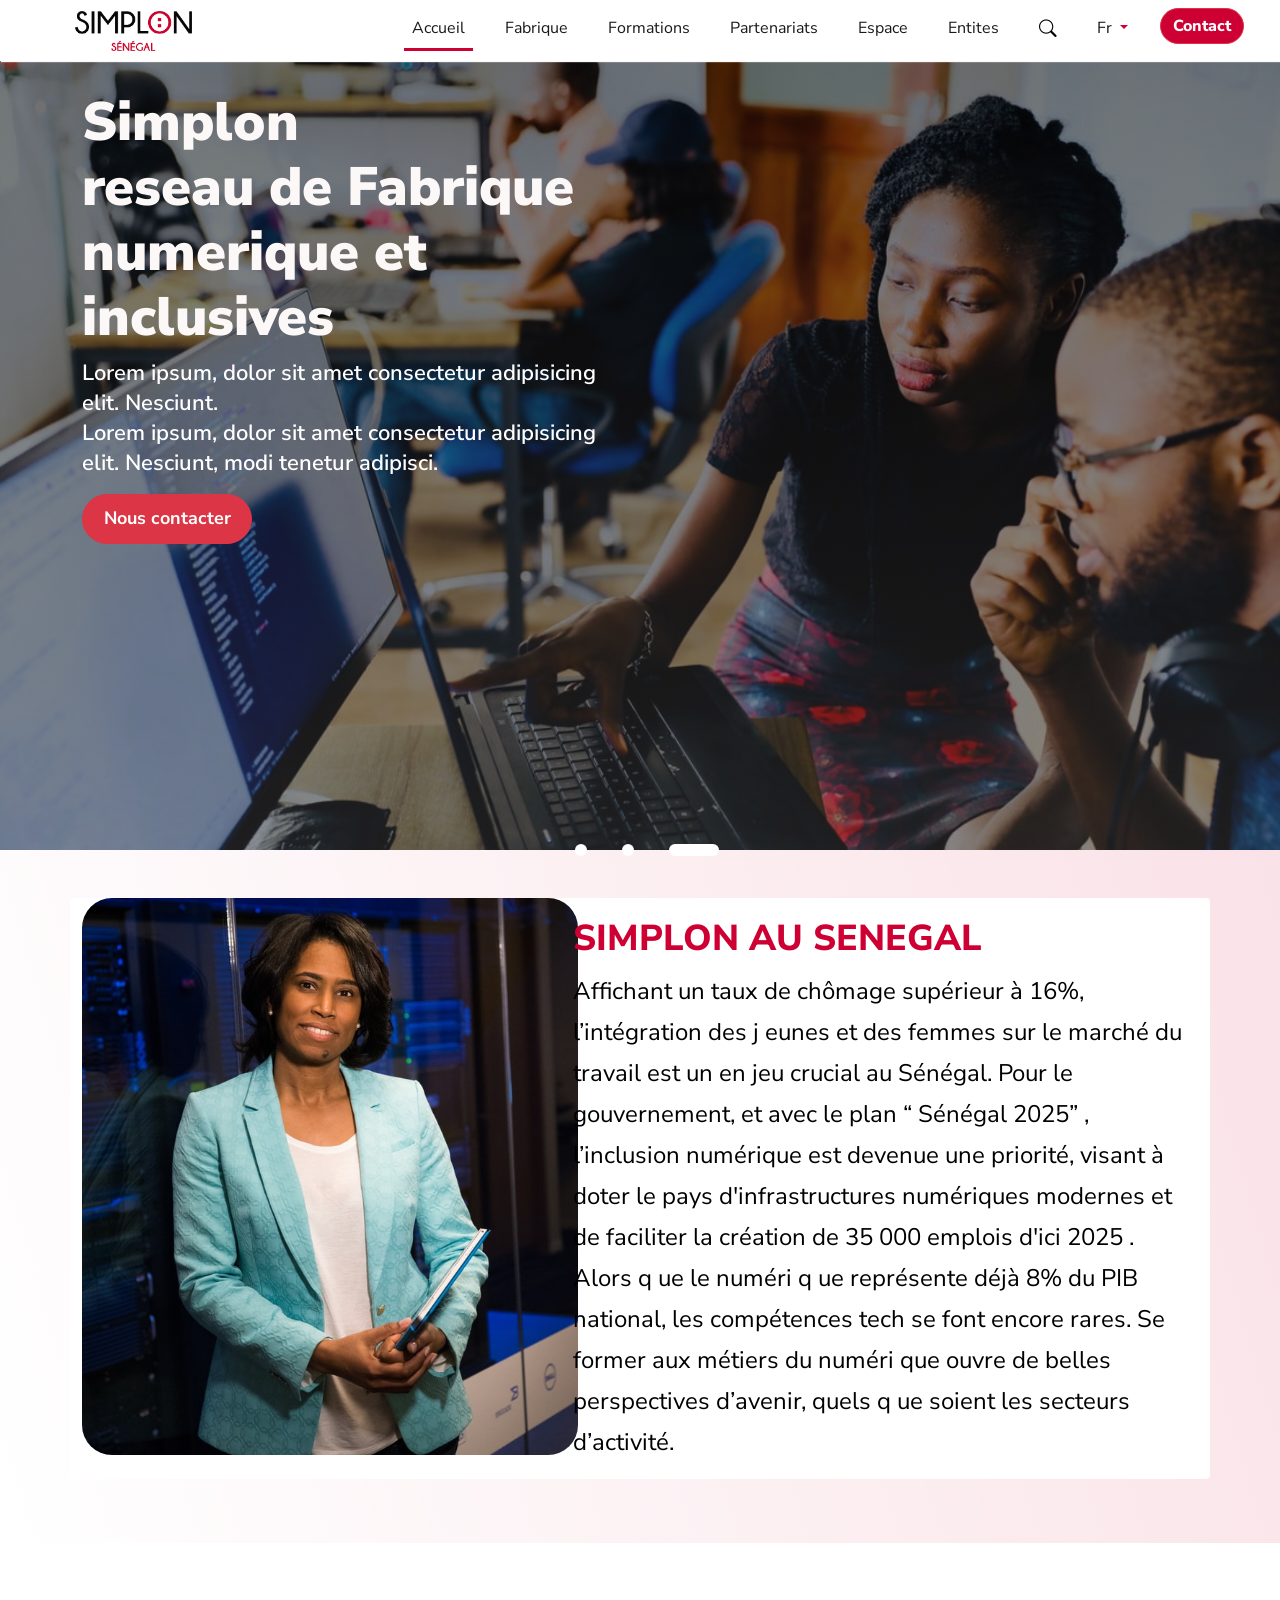
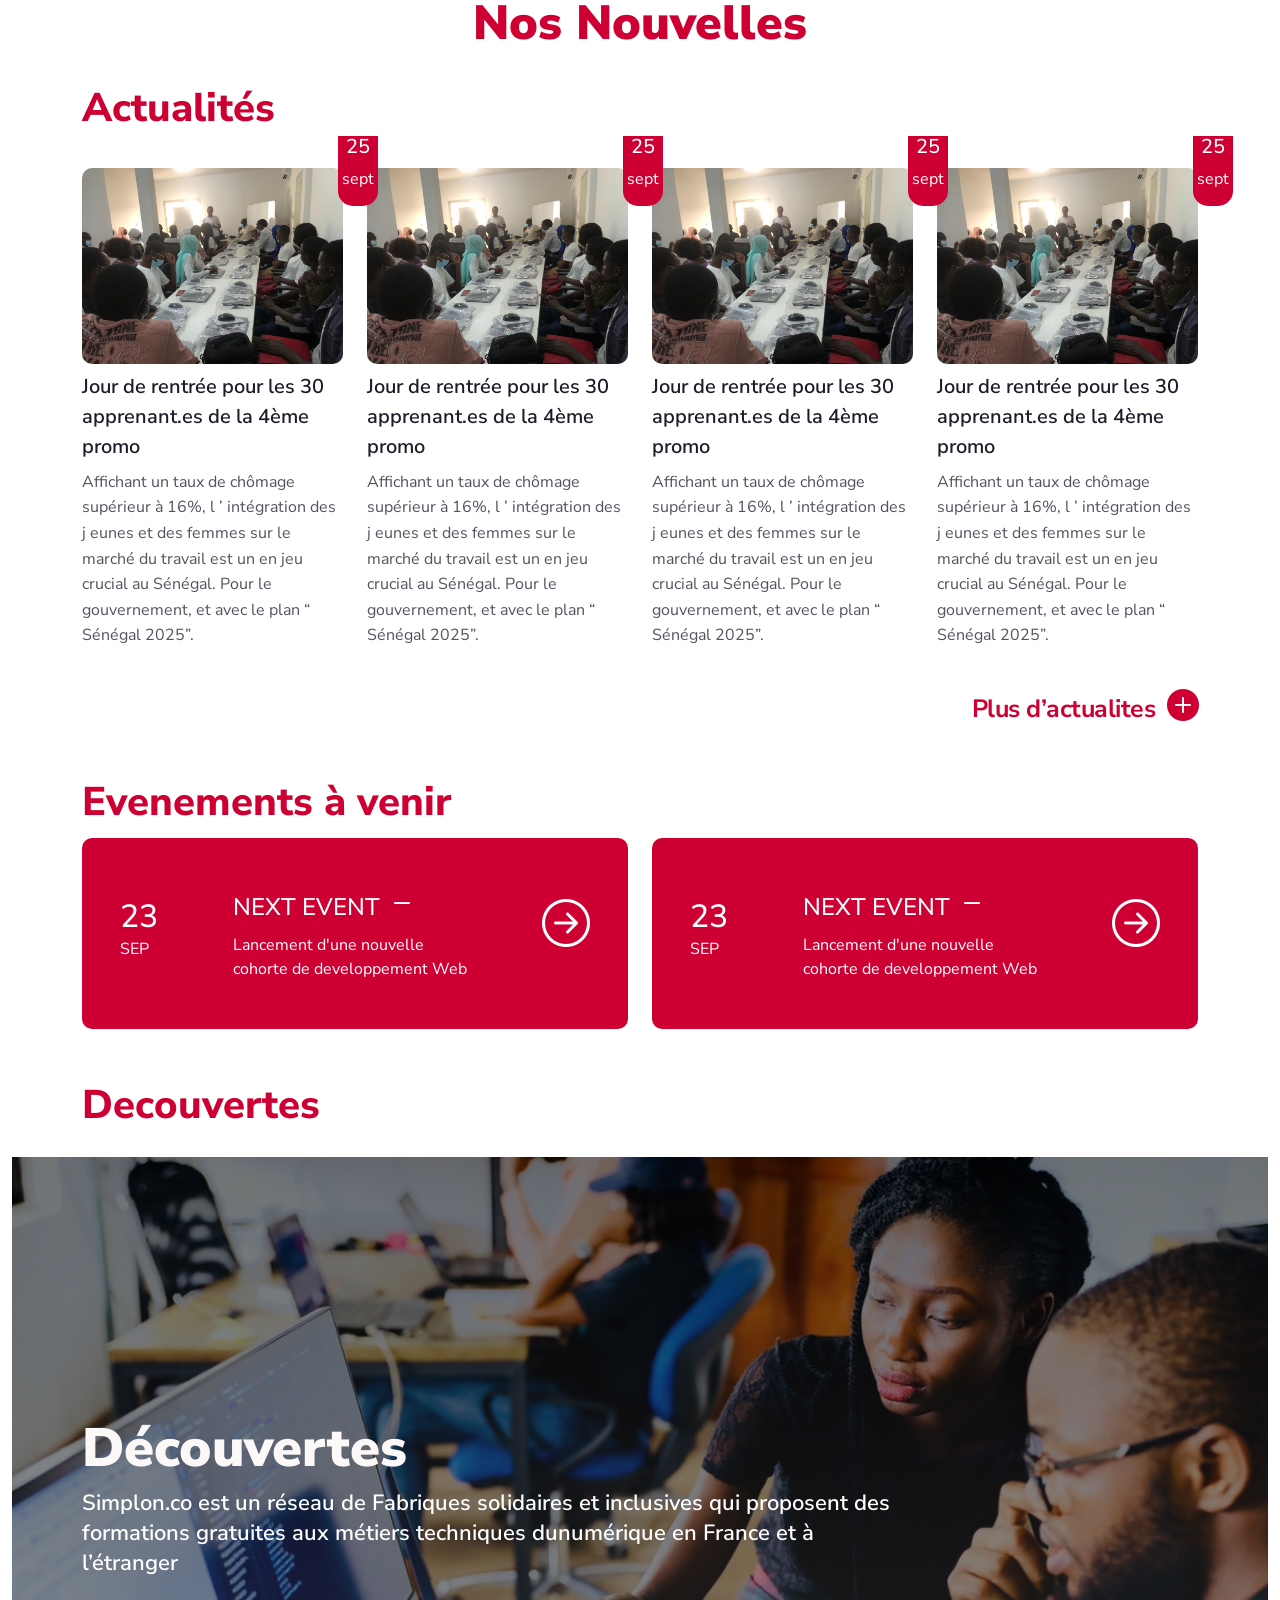
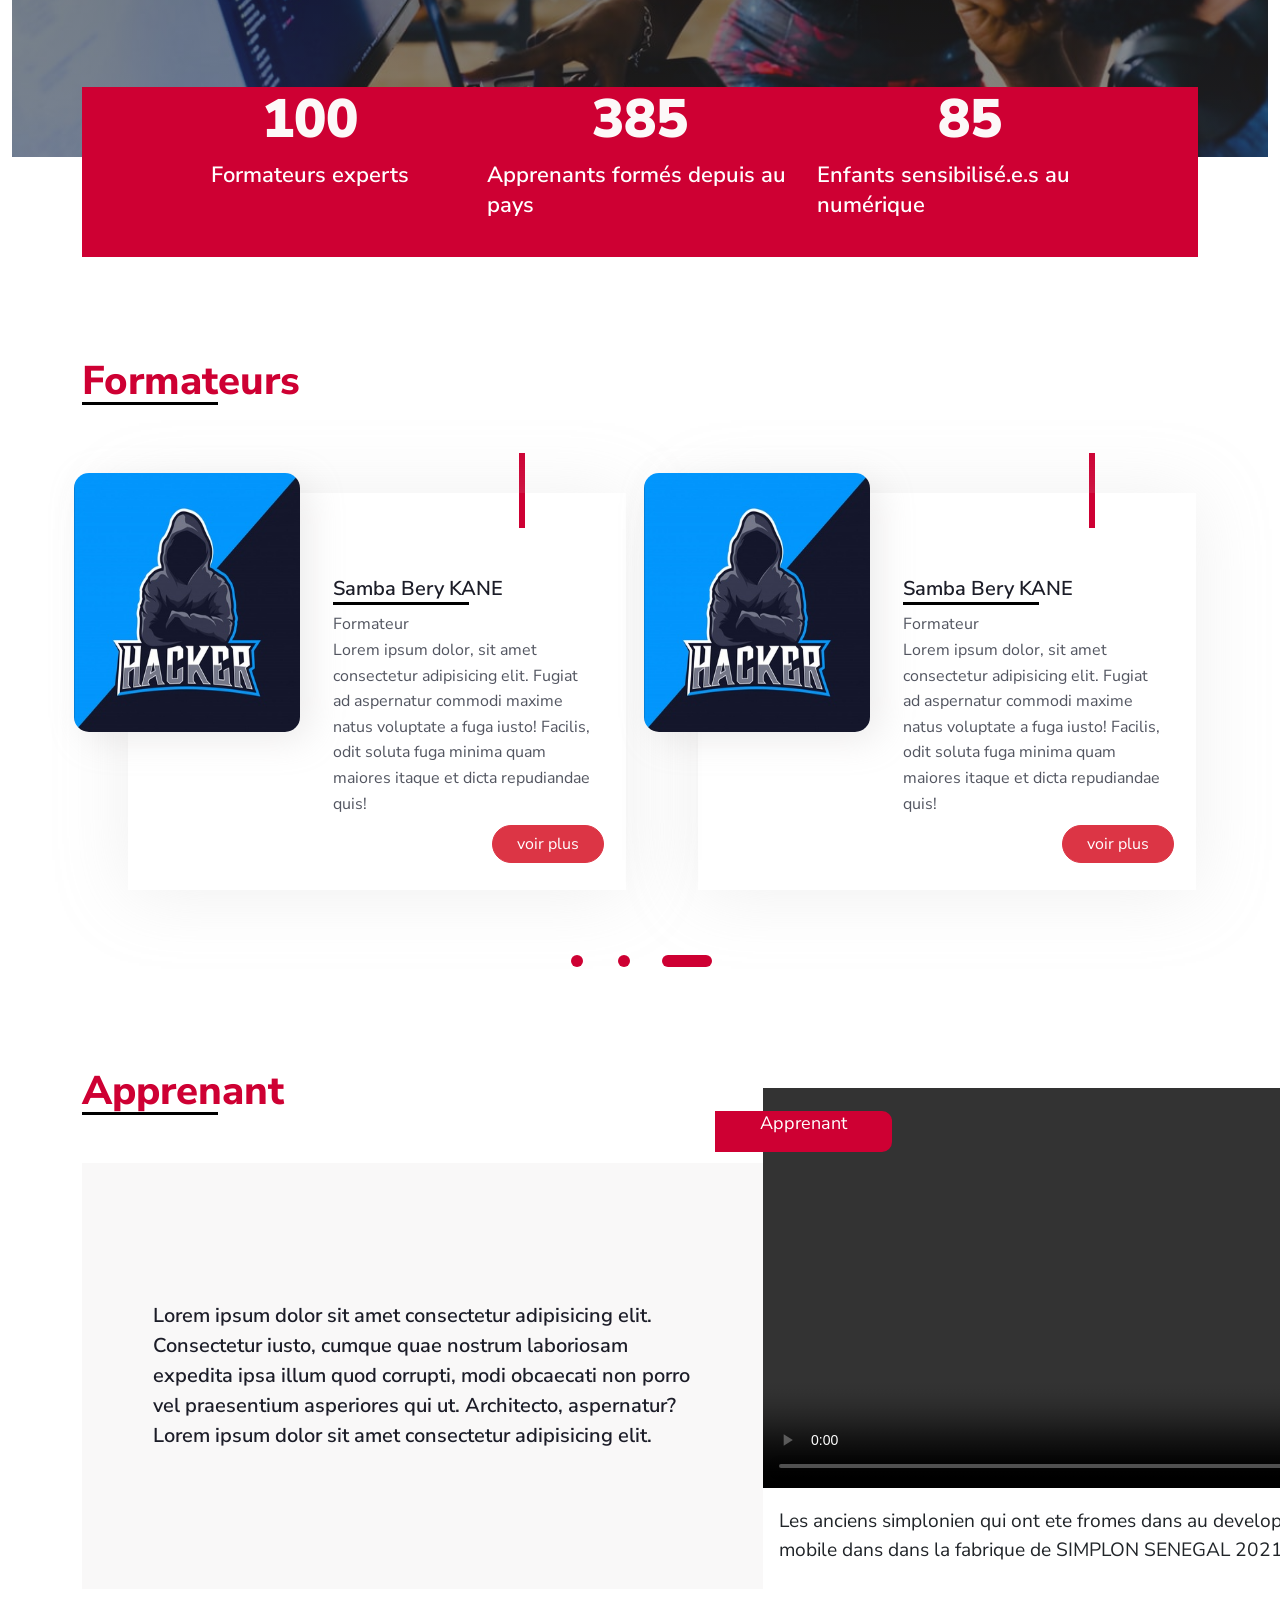
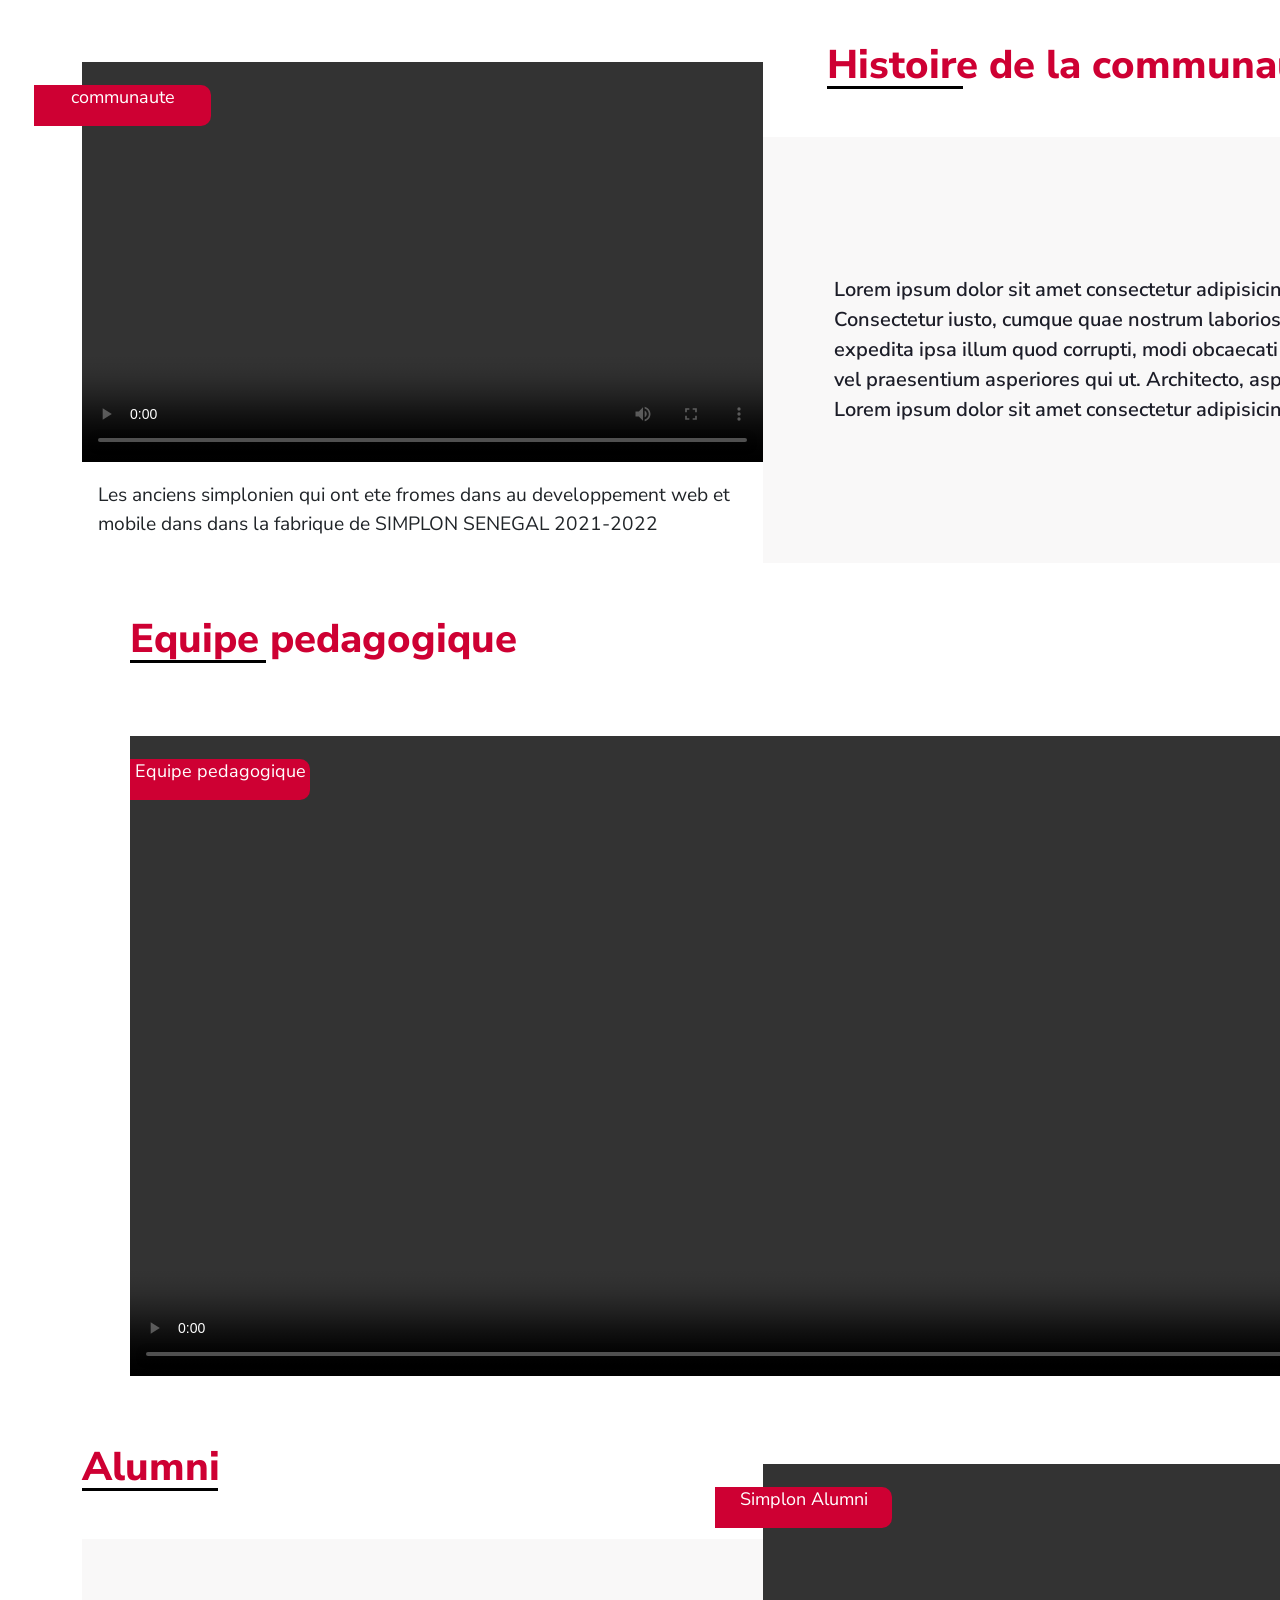
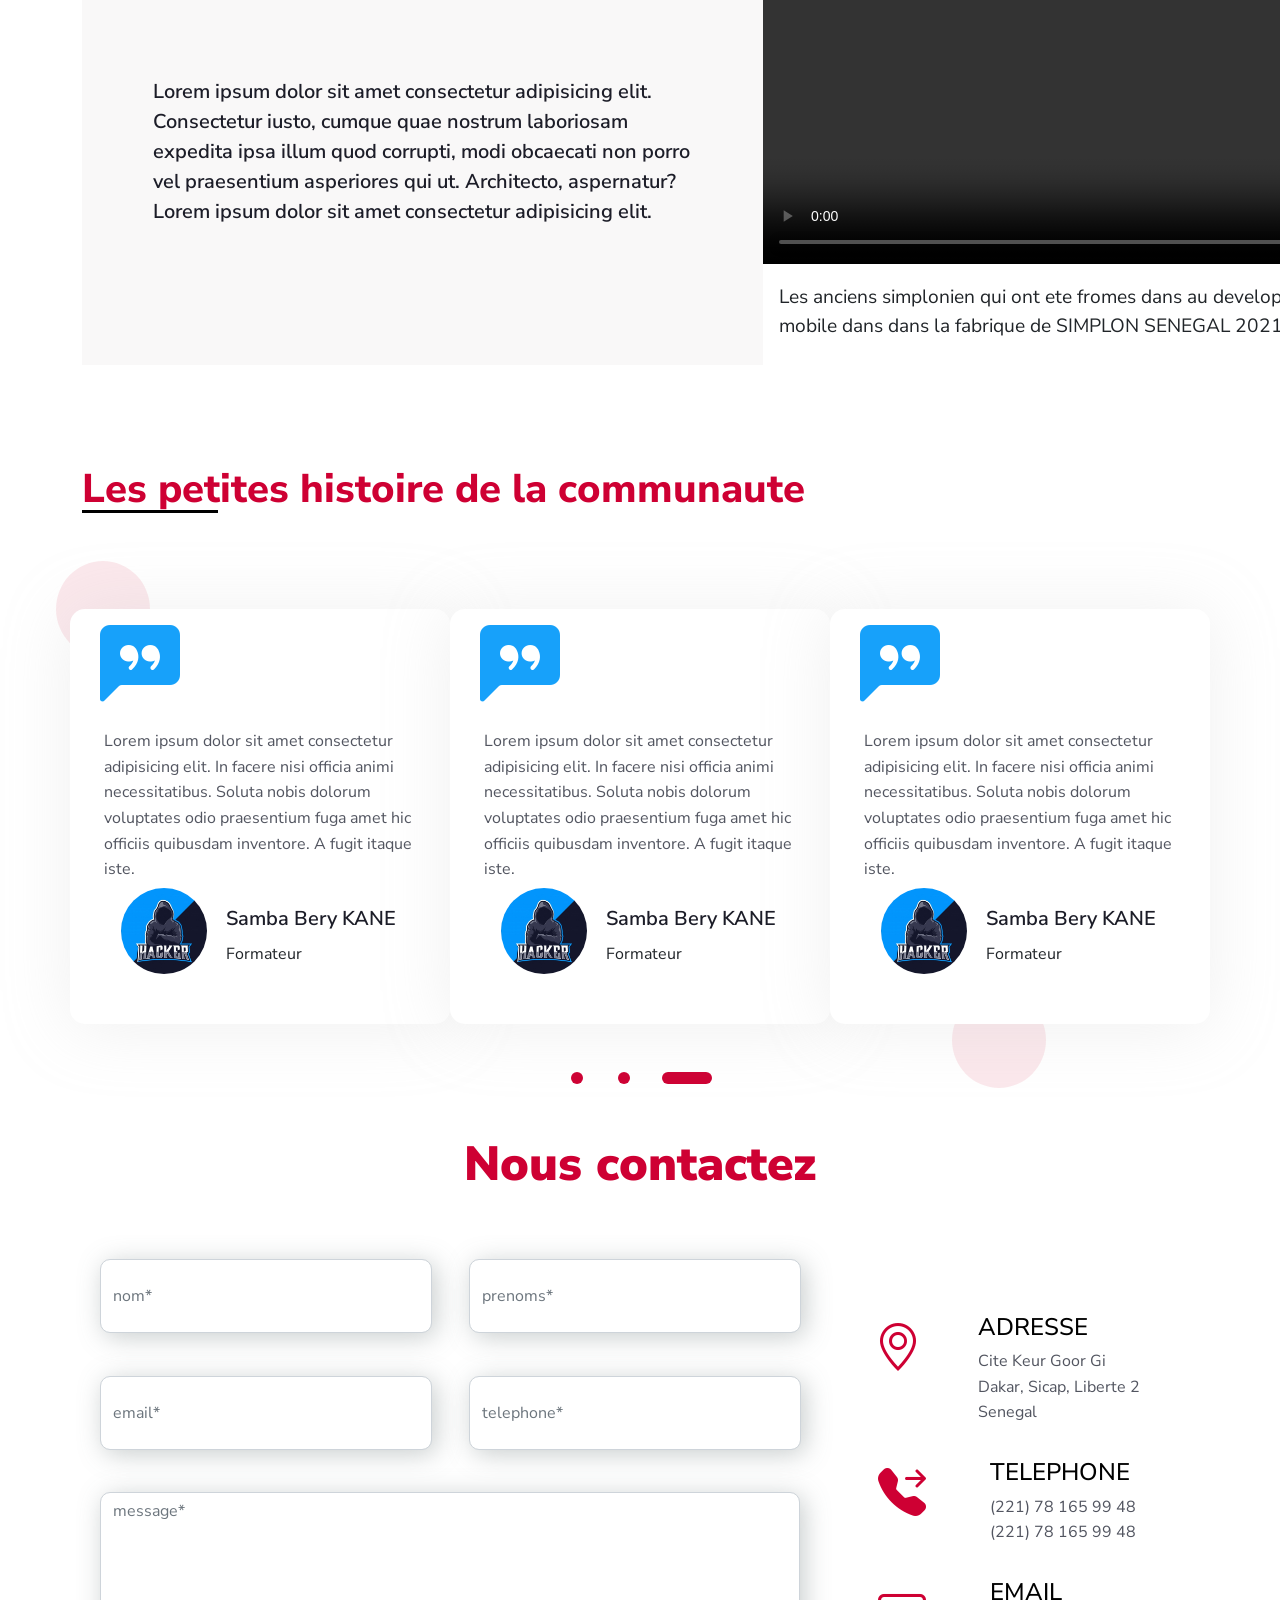
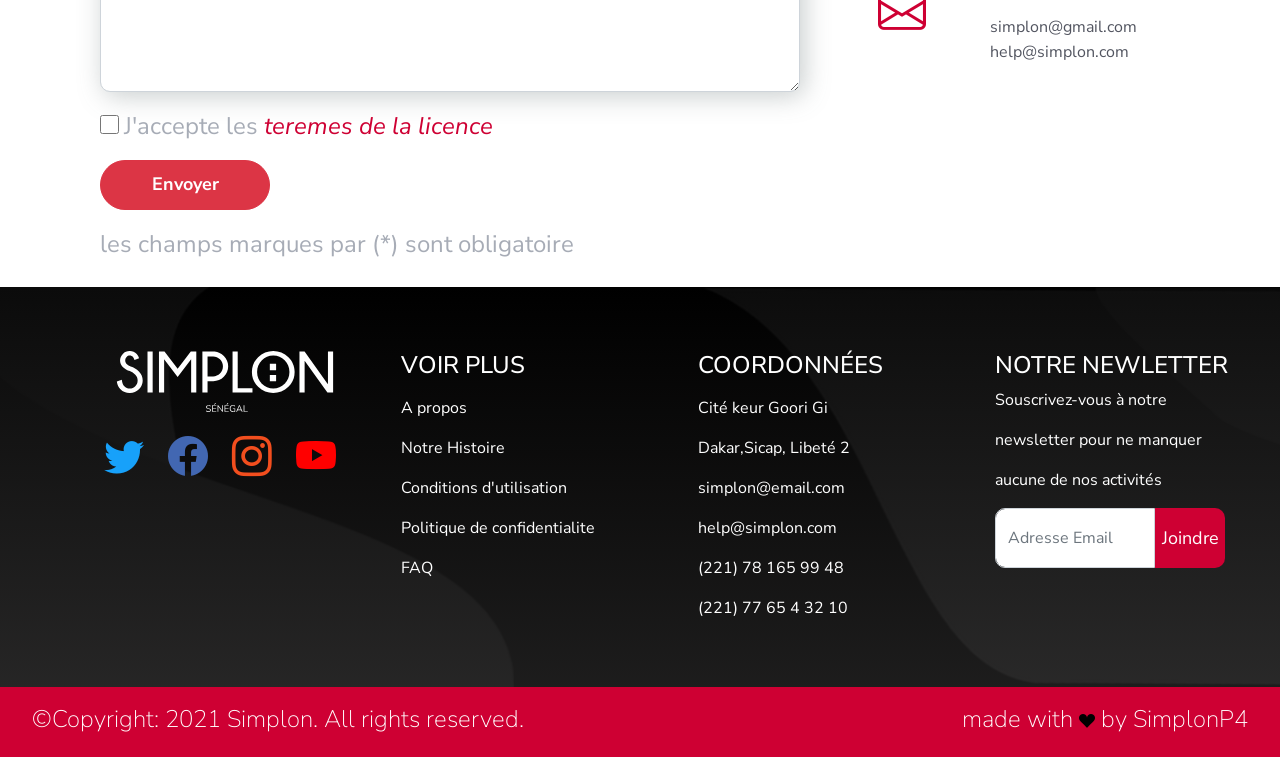
==== commit ae89344b: "derniere modification et validation sur wc3" ====
--- a/index.html
+++ b/index.html
@@ -137,7 +137,7 @@
                   <div class="col-md-3 pt-4">
                     <div class="date-div">
                       <h5>25</h5>
-                      <p>sept</hp>
+                      <p>sept</p>
                     </div>
                     <img src="images/actualie2.jpeg" class="section3-image img-fluid" alt="...">
                     <h4 class="titre-actualite pt-2">Jour de rentrée pour les 30 apprenant.es de la 4ème promo</h4>
@@ -150,7 +150,7 @@
                   <div class="col-md-3 pt-4">
                     <div class="date-div">
                       <h5>25</h5>
-                      <p>sept</hp>
+                      <p>sept</p>
                     </div>
                     <img src="images/actualie2.jpeg" class="section3-image img-fluid" alt="...">
                     <h4 class="titre-actualite pt-2">Jour de rentrée pour les 30 apprenant.es de la 4ème promo</h4>
@@ -163,7 +163,7 @@
                   <div class="col-md-3 pt-4">
                     <div class="date-div">
                       <h5>25</h5>
-                      <p>sept</hp>
+                      <p>sept</p>
                     </div>
                     <div class="case-clendrier"></div>
                     <img src="images/actualie2.jpeg" class="section3-image img-fluid" alt="...">
@@ -177,7 +177,7 @@
                   <div class="col-md-3 pt-4">
                     <div class="date-div">
                       <h5>25</h5>
-                      <p>sept</hp>
+                      <p>sept</p>
                     </div>
                     <img src="images/actualie2.jpeg" class="section3-image img-fluid" alt="...">
                     <h4 class="titre-actualite pt-2">Jour de rentrée pour les 30 apprenant.es de la 4ème promo</h4>
@@ -662,27 +662,27 @@
               </div>
             </div>
             <div class="col-md-3 col-lg-3 col-sm-12">
-              <h4 class="text-uppercase mb-3 text-white pt-3">Voir plus</h4>
-              <p><a href="" class="text-white" style="text-decoration:none;">A propos</a></p>
-              <p><a href="" class="text-white" style="text-decoration:none;">Notre Histoire</a></p>
-              <p><a href="" class="text-white" style="text-decoration:none;">Conditions d'utilisation</a></p>
-              <p><a href="" class="text-white" style="text-decoration:none;">Politique de confidentialite</a></p>
-              <p><a href="" class="text-white" style="text-decoration:none;">FAQ</a></p>
+              <h4 class="text-center text-lg-start text-uppercase mb-3 text-white pt-3">Voir plus</h4>
+              <p class="text-center text-lg-start"><a href="" class="text-white" style="text-decoration:none;">A propos</a></p>
+              <p class="text-center text-lg-start"><a href="" class="text-white" style="text-decoration:none;">Notre Histoire</a></p>
+              <p class="text-center text-lg-start"><a href="" class="text-white" style="text-decoration:none;">Conditions d'utilisation</a></p>
+              <p class="text-center text-lg-start"> <a href="" class="text-white" style="text-decoration:none;">Politique de confidentialite</a></p>
+              <p class="text-center text-lg-start"><a href="" class="text-white" style="text-decoration:none;">FAQ</a></p>
             </div>
             <div class="col-md-3 col-lg-3 col-sm-12">
-              <h4 class="text-uppercase mb-3 text-white pt-3">Coordonnées</h4>
-              <p class="text-white">Cité keur Goori Gi</p>
-              <p class="text-white">Dakar,Sicap, Libeté 2</p>
-              <p class="text-white">simplon@email.com</p>
-              <p class="text-white">help@simplon.com</p>
-              <p class="text-white">(221) 78 165 99 48</p>
-              <p class="text-white">(221) 77 65 4 32 10</p>
+              <h4 class="text-center text-lg-start text-uppercase mb-3 text-white pt-3">Coordonnées</h4>
+              <p class="text-center text-lg-start text-white">Cité keur Goori Gi</p>
+              <p class="text-center text-lg-start text-white">Dakar,Sicap, Libeté 2</p>
+              <p class="text-center text-lg-start text-white">simplon@email.com</p>
+              <p class="text-center text-lg-start text-white">help@simplon.com</p>
+              <p class="text-center text-lg-start text-white">(221) 78 165 99 48</p>
+              <p class="text-center text-lg-start text-white">(221) 77 65 4 32 10</p>
             </div>
             <div class="col-md-3 col-lg-3 col-sm-12 mx-auto">
-              <h4 class="text-uppercase text-white pt-3">Notre Newletter</h4>
-              <p class="text-white">Souscrivez-vous à notre</p>
-              <p class="text-white">newsletter pour ne manquer</p>
-              <p class="text-white">aucune de nos activités</p>
+              <h4 class="text-center text-lg-start text-uppercase text-white pt-3">Notre Newletter</h4>
+              <p class="text-center text-lg-start text-white">Souscrivez-vous à notre</p>
+              <p class="text-center text-lg-start text-white">newsletter pour ne manquer</p>
+              <p class="text-center text-lg-start text-white">aucune de nos activités</p>
               <div class="envoi">
                 <input type="email" class="envoi-input form-control" placeholder="Adresse Email">
                 <button class="btn-joindre">Joindre</button>
--- a/accueil.css
+++ b/accueil.css
@@ -10,6 +10,10 @@
     height: 40px;
     width: 250px;
     margin-left: 5%;
+}
+.dropdown-toggle::after{
+    /* background: #CE0033 !important; */
+    color: #CE0033;
 }
 
 .mon-navbar{
@@ -916,10 +920,11 @@
         /* flex-direction: column; */
     }
     .img-footer {
-        margin-left: 3rem;
-    }
-
-
-    
-
-}
+        margin-left: 3.5rem;
+    }
+
+    .date-div{
+        margin-left:12rem ;
+    }
+
+}
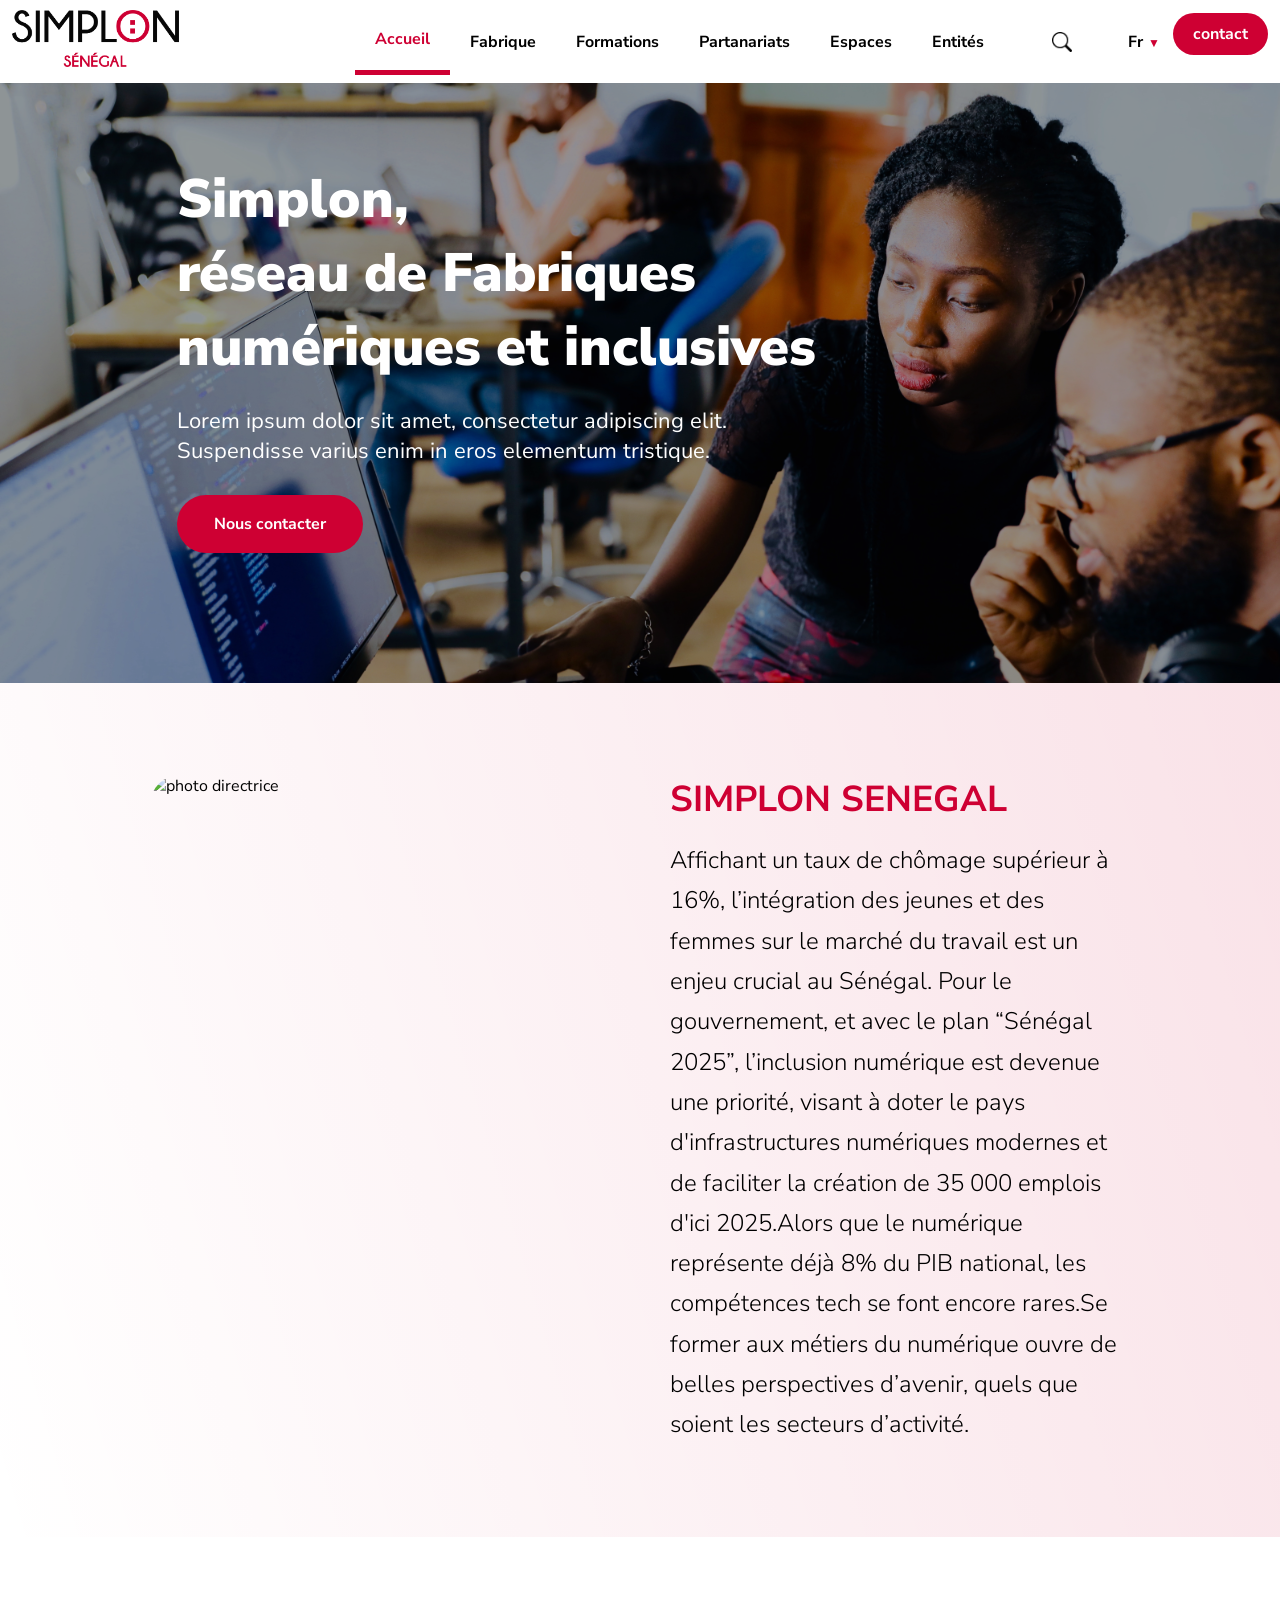
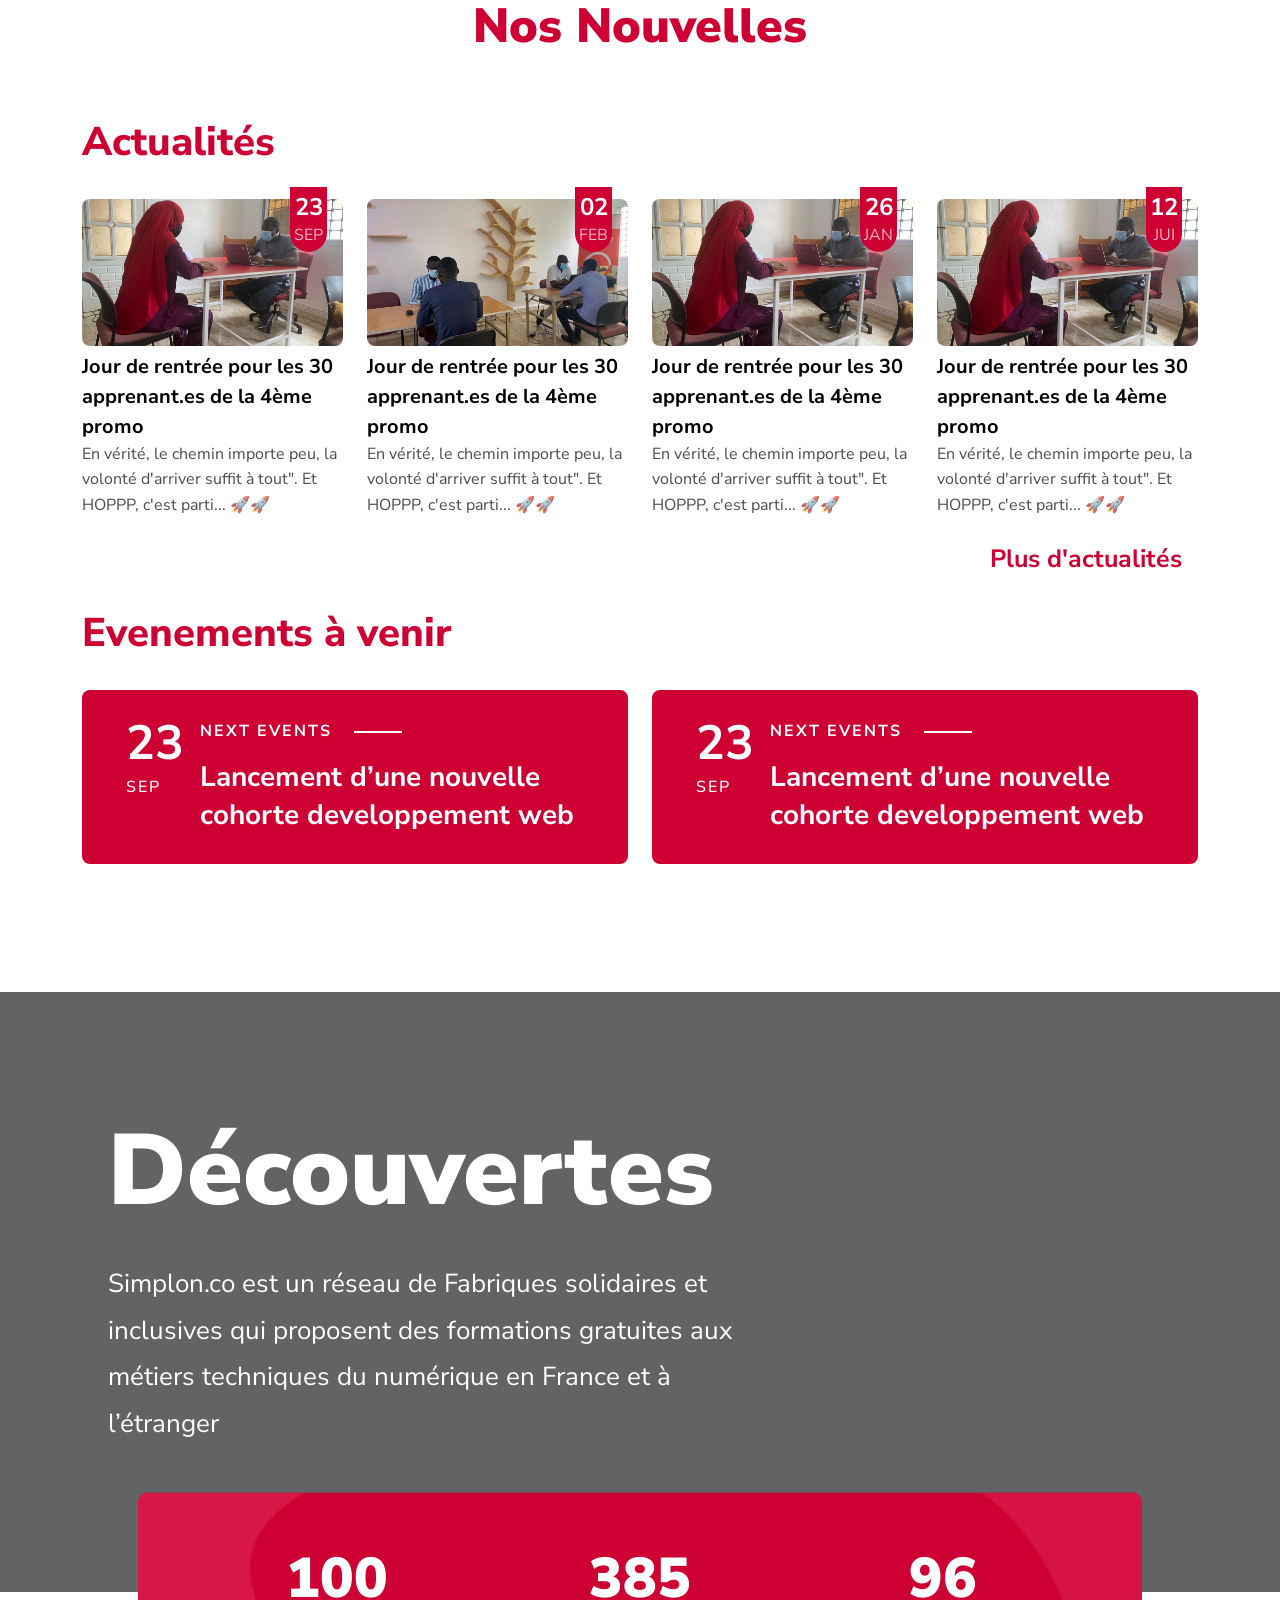
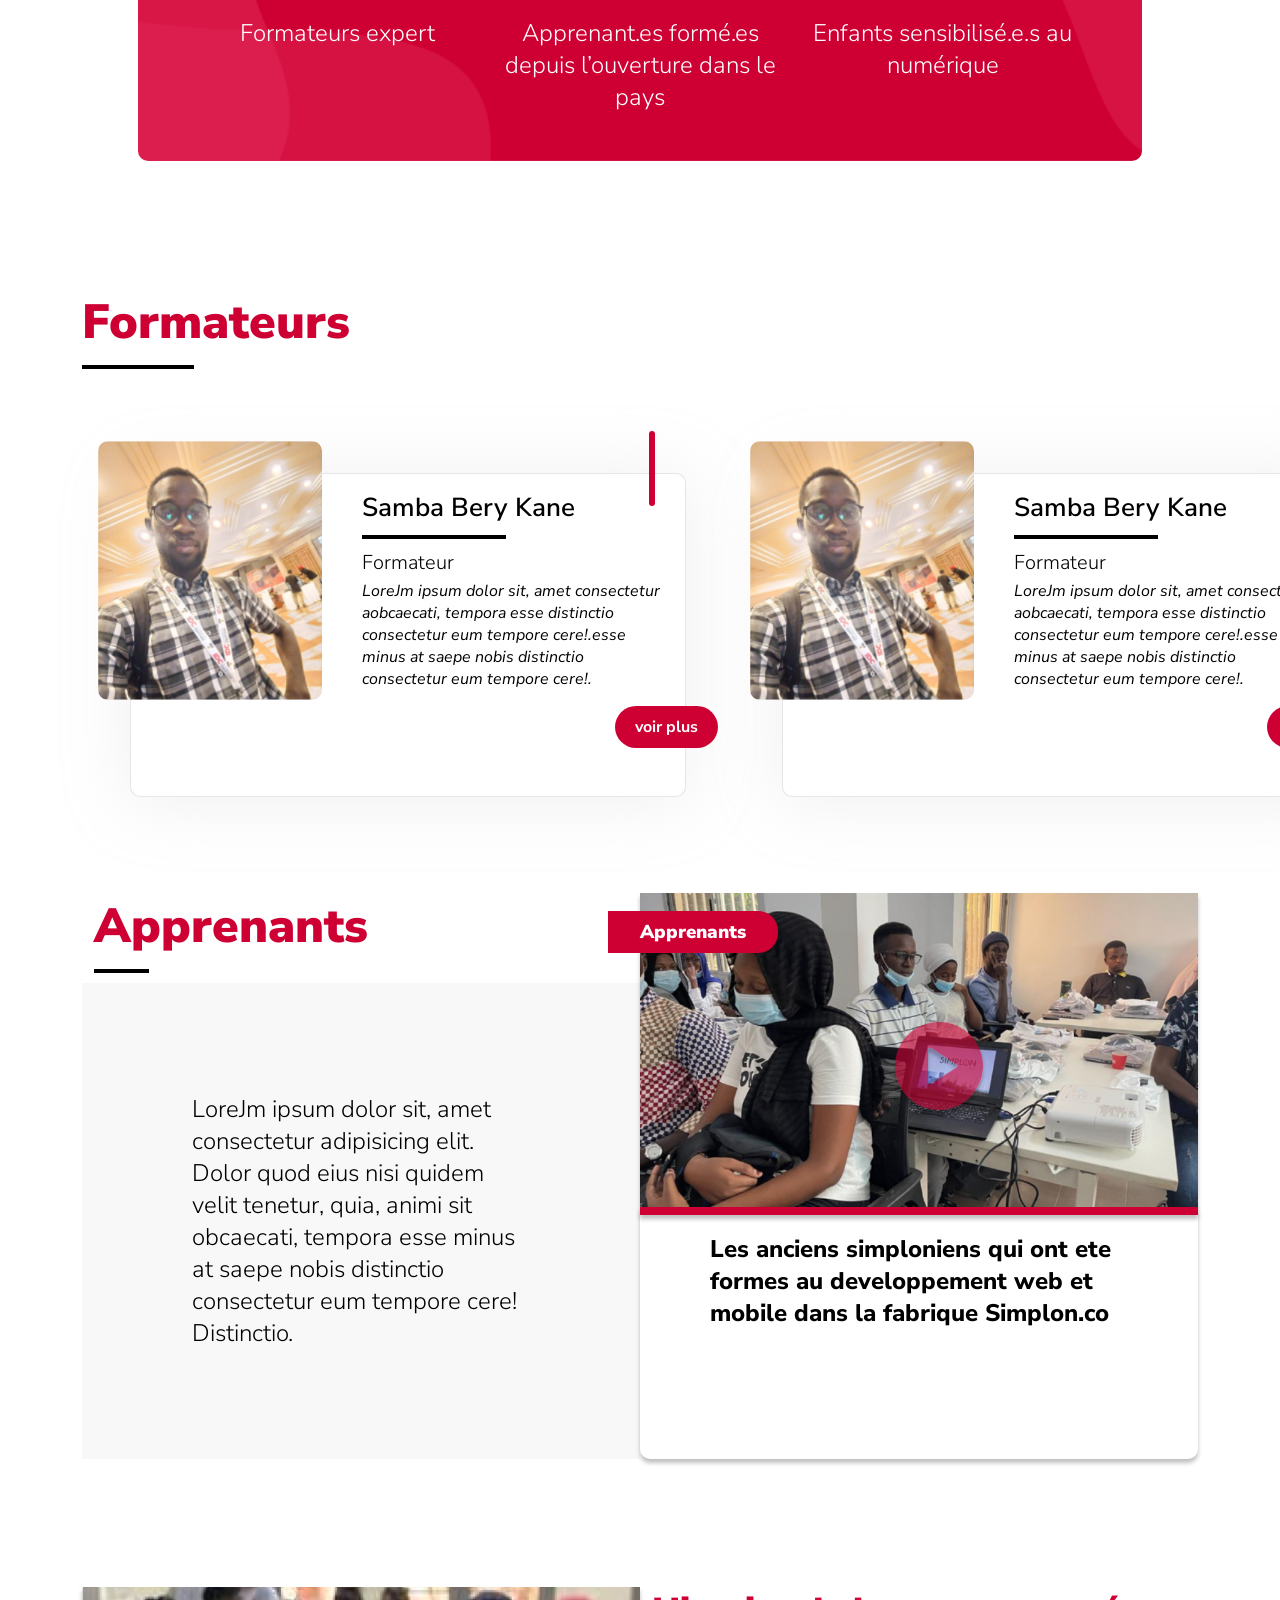
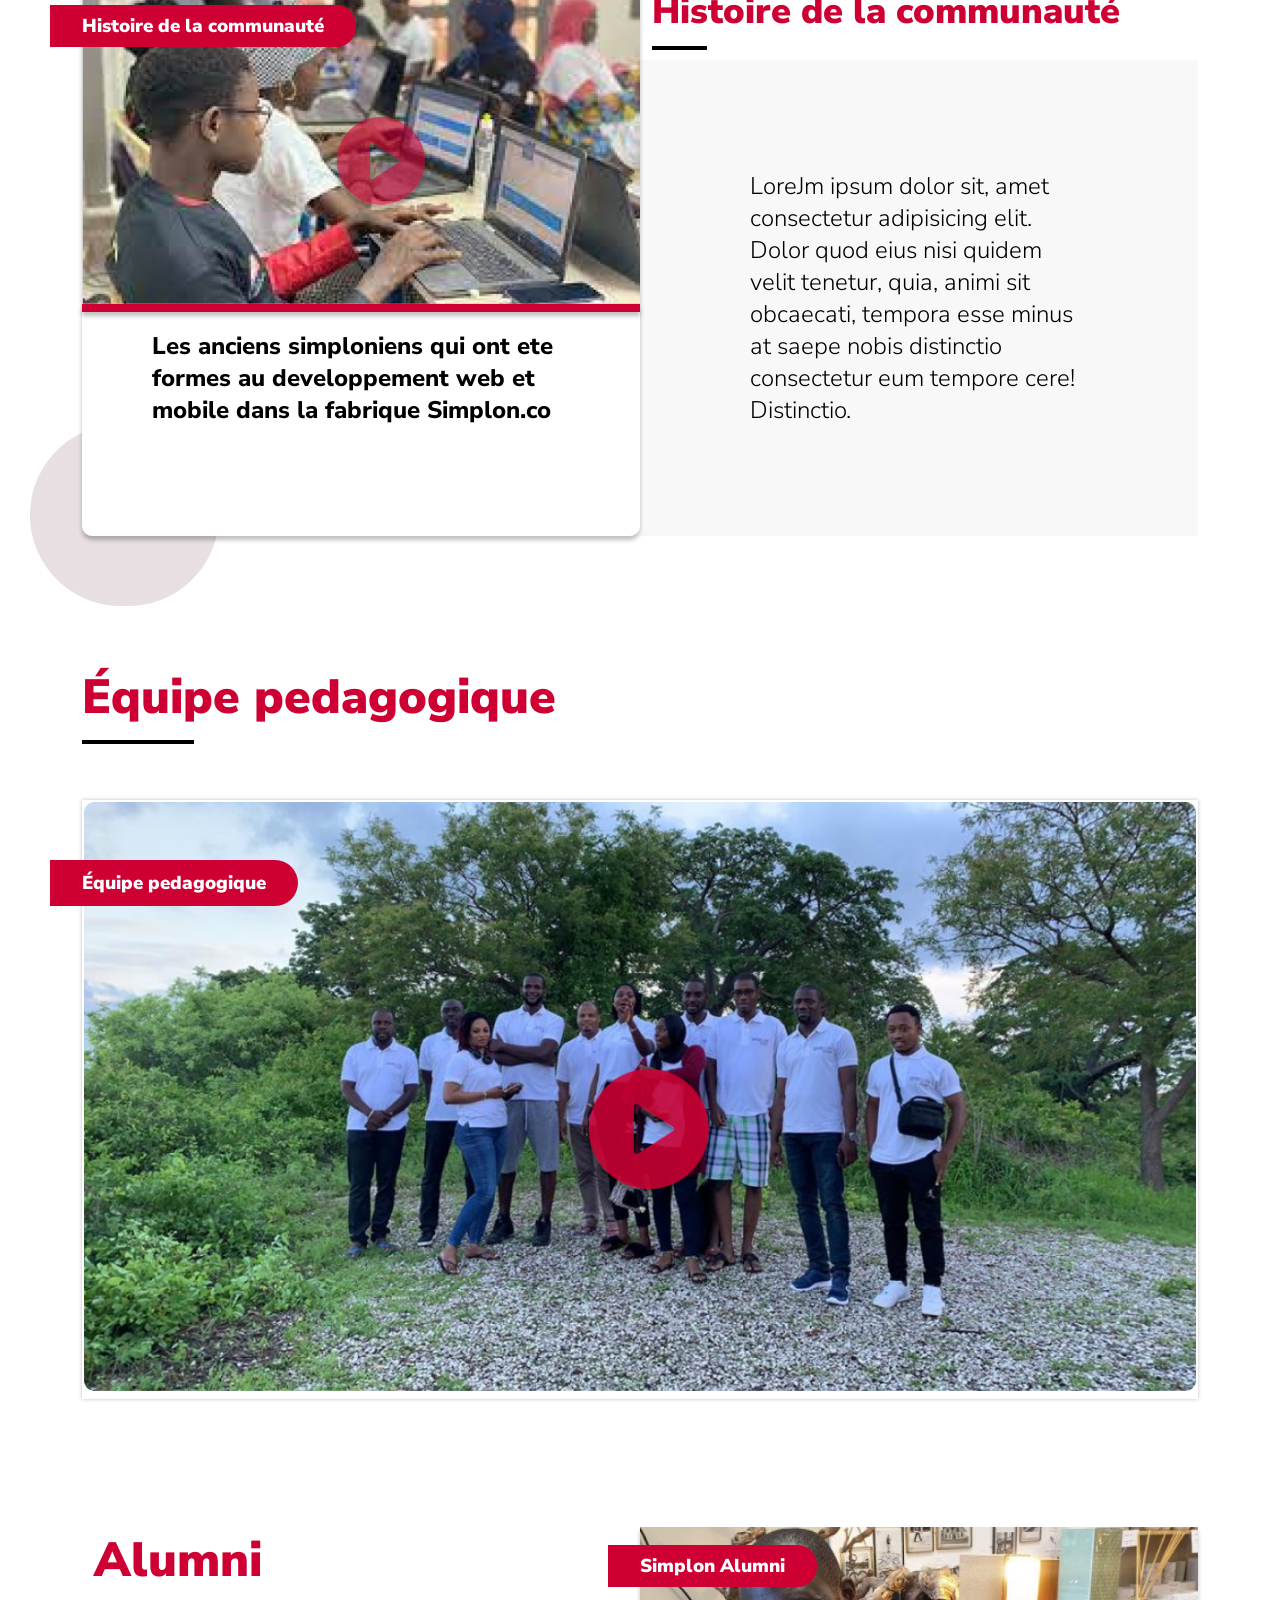
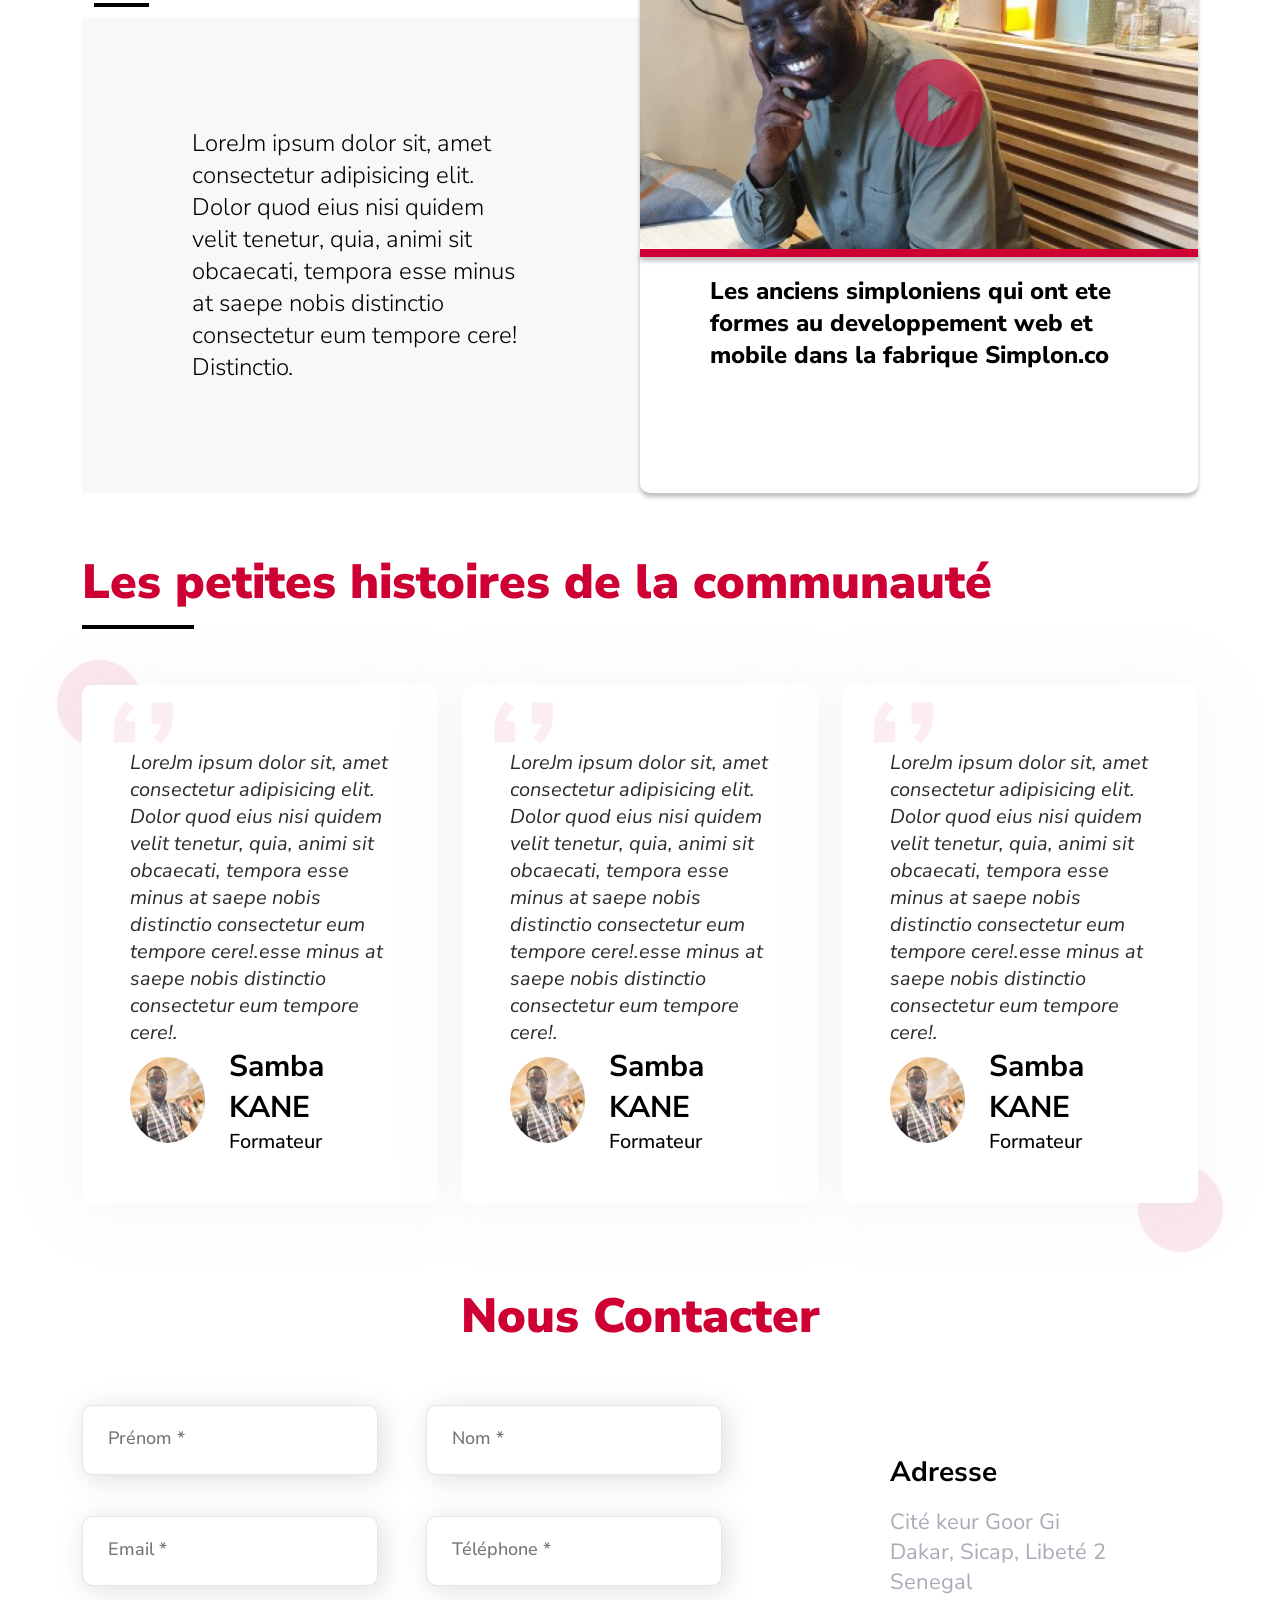
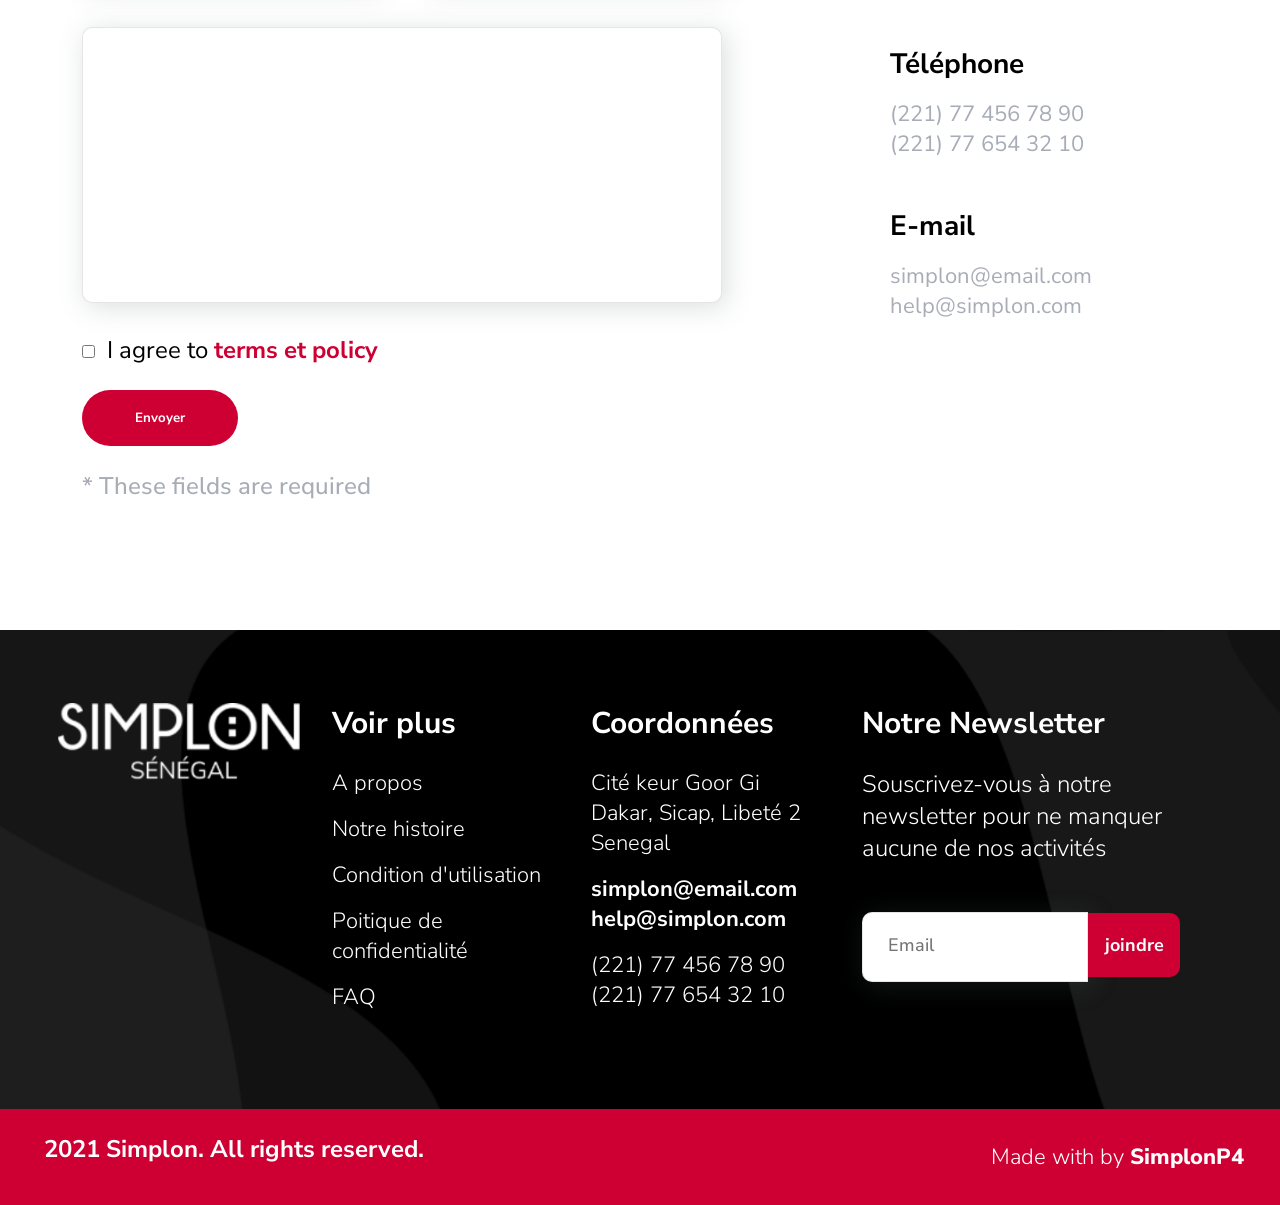
==== commit d68e0c75: "modification sur l'arboressence sur le home page" ====
--- a/index.html
+++ b/index.html
@@ -1,705 +1,491 @@
 <!DOCTYPE html>
-<html lang="Fr">
+<html lang="fr">
 <head>
     <meta charset="UTF-8">
     <meta http-equiv="X-UA-Compatible" content="IE=edge">
     <meta name="viewport" content="width=device-width, initial-scale=1.0">
-    <link rel="stylesheet" href="https://cdn.jsdelivr.net/npm/bootstrap-icons@1.7.0/font/bootstrap-icons.css">
-    <link rel="stylesheet" href="bootstrap/css/bootstrap.min.css">
-    <link rel="stylesheet" href="accueil.css">
-    <title>Document</title>
+    <script src="https://unpkg.com/yombal-dom@1.0.2/utils.js" crossorigin="anonymous"></script>
+    <script src="https://kit.fontawesome.com/ea05a76d15.js" crossorigin="anonymous"></script>
+    <link rel="stylesheet" href="dist/css/style.min.css">
+    <title>Simplon Website</title>
 </head>
 <body>
-    <!-- Ici navbar -->
-    <nav class="mon-navbar navbar navbar-expand-lg position-fixed navbar-light w-100">
-        <div class="container-fluid">
-          <a class="logo" href="#"><img src="images/simplon_senegal.png" alt=""></a>
-          <button class="navbar-toggler" type="button" data-bs-toggle="collapse" data-bs-target="#navbarSupportedContent" aria-controls="navbarSupportedContent" aria-expanded="false" aria-label="Toggle navigation">
-            <span class="navbar-toggler-icon"></span>
-          </button>
-          <div class="collapse navbar-collapse ranges" id="navbarSupportedContent">
-            <ul class="navbar-nav ms-auto mb-2 mb-lg-0">
-              <li class="nav-item pe-4">
-                <a class="navlinkaccueil nav-link active" aria-current="page" href="#">Accueil</a>
-              </li>
-              <li class="nav-item pe-4">
-                <a class="nav-link active" href="#">Fabrique</a>
-              </li>
-              <li class="nav-item pe-4">
-                <a class="nav-link active" href="#">Formations</a>
-              </li>
-              <li class="nav-item pe-4">
-                <a class="nav-link active" href="#">Partenariats</a>
-              </li>
-              <li class="nav-item pe-4">
-                <a class="nav-link active" href="#">Espace</a>
-              </li>
-              <li class="nav-item pe-4">
-                <a class="nav-link active" href="#">Entites</a>
-              </li>
-              <li class="nav-item pe-4">
-                <a class="nav-link active" href="#"><i class="bi bi-search" style="font-size: 1.1rem; color: #000000;"></i></a>
-              </li>
-              <li class="nav-item pe-4 dropdown">
-                <a class="nav-link active nav-link dropdown-toggle" href="#" id="navbarDropdown" role="button" data-bs-toggle="dropdown" aria-expanded="false">
-                  Fr
-                </a>
-                <ul class="dropdown-menu" aria-labelledby="navbarDropdown">
-                  <li><a class="nav-link active" href="#">En</a></li>
-                </ul>
-              </li>
-              <li class="nav-item pe-4">
-                <a class="contactbtn btn btn-danger">Contact</a>
-              </li>
-            </ul>  
+
+<!-- =============================== header =============================== -->
+<header class="container-fluid py-2">
+<div class="main-header d-lg-flexa d-flex justify-content-lg-between align-items-center">
+  <div class="w-100 d-flex justify-content-between align-items-center">
+    <div class="brand">
+      <img src="assets/images/logo-senegal.png" height="57" alt="brand logo">
+    </div>
+    <div class="burger d-lg-none d-flex justify-content-center align-items-center">
+      <a href="#">
+        <i class="fas fa-bars fa-2x" aria-hidden="true"></i>
+      </a>
+    </div>
+  </div>  
+  <nav class="d-none d-lg-flex">
+    <ul class="d-flex flex-column flex-lg-row align-items-center">
+      <li class="nav-item"><a href="#" class="active">Accueil</a></li>
+      <li class="nav-item"><a href="#">Fabrique</a></li>
+      <li class="nav-item"><a href="#">Formations</a></li>
+      <li class="nav-item"><a href="#">Partanariats</a></li>
+      <li class="nav-item"><a href="#">Espaces</a></li>
+      <li class="nav-item"><a href="#">Entités</a></li>
+      <li class="nav-item d-lg-flex align-items-center">
+        <input class="d-none" type="search" name="search" id="input-search" placeholder="search..">
+        <img class="ms-5 ico-search" width="20" height="20" src="assets/images/icon-search.png" alt="icon search">
+      </li>
+    </ul>
+  </nav>
+  <div class="ms-lg-5 d-lg-flex flex-lg-row align-items-center d-none">
+    <div class="relative">
+      <p class="dropdown lang">Fr</p>
+      <select name="lang" id="lang" > 
+        <option value="Fr">fr</option>
+        <option value="En">en</option>
+      </select> 
+    </div>
+    <div class="contact">
+      <a href="#" class="btn">contact</a>
+    </div>
+  </div>
+</div>
+</header>
+
+<!-- =============================== Hero =============================== -->
+<div class="hero d-flex flex-column justify-content-between align-items-between">
+  <div class="rows">
+    <div class="col-lg-7">
+      <h1>Simplon, <br> réseau de Fabriques numériques et inclusives</h1>
+      <p>Lorem ipsum dolor sit amet, consectetur adipiscing elit. <br>
+        Suspendisse varius enim in eros elementum tristique.
+      </p>
+      <a href="#" class="btn">Nous contacter</a>
+    </div>
+  </div>
+  <div class="mt-lg-4 slide-indication">
+    <i class="far fa-circle me-3" aria-hidden="true"></i>
+    <i class="fa fa-circle me-3" aria-hidden="true"></i>
+    <i class="fa fa-circle" aria-hidden="true"></i>
+  </div>
+</div>
+
+<!-- =============================== introduction =============================== -->
+
+<section class="introduction">
+  <div class="row">
+    <div class="left col d-flex justify-content-center">
+      <img src="assets/images/manager.jpg" alt="photo directrice">
+    </div>
+    <div class="right col">
+      <h2>SIMPLON SENEGAL</h2>
+      <p class="">Affichant un taux de chômage supérieur à 16%, l’intégration des jeunes et des femmes sur le marché du travail est un enjeu crucial au Sénégal. Pour le gouvernement, et avec le plan “Sénégal 2025”, l’inclusion numérique est devenue une priorité, visant à doter le pays d'infrastructures numériques modernes et de faciliter la création de 35 000 emplois d'ici 2025.
+        ​​​​​​​Alors que le numérique représente déjà 8% du PIB national, les compétences tech se font encore rares.
+        ​​​​​​​Se former aux métiers du numérique ouvre de belles perspectives d’avenir, quels que soient les secteurs d’activité.
+      </p>
+    </div>
+  </div>
+</section>
+
+<!-- =============================== Nos Nouvelles =============================== -->
+
+<section class="container news m-auto">
+  <h2 class="sec-title">Nos Nouvelles</h2>
+  <article class="actus">
+    <h3 class="sec-subtitle">Actualités</h3>
+    <div class="row posts">
+      <div class="cart col-lg-3">
+        <div class="image">
+          <img src="assets/images/actu1.jpeg" alt="photo rentrée">
+          <div class="date me-3 p-1">
+            <h2 class="day">23</h2>
+            <p class="month">SEP</p>
           </div>
         </div>
-      </nav>
-    <!-- Fin navbar -->
-
-    <!-- Main -->
-      <main>
-        <!-- Section 1 de la page accueil -->
-        <section class="banner pt-5 d-flex justify-content-center align-items-center">
-          <div class="container">
-              <div class="row d-flex align-items-center">
-                  <div class="col-md-6 pt-5">
-                      <h2 class="titre-banner">Simplon<br/>
-                        reseau de Fabrique <br/>
-                        numerique et inclusives
-                      </h2>
-                      <p class="sous-titre-banner">
-                        Lorem ipsum, dolor sit amet consectetur adipisicing elit. 
-                        Nesciunt. <br/>
-                        Lorem ipsum, dolor sit amet consectetur adipisicing elit. 
-                        Nesciunt, modi tenetur adipisci.  
-                      </p>
-                      <button class="monstylebtn btn btn-danger">Nous contacter</button>
-                  </div>
-                  <div class="col-md-6">
-          
-                  </div>
-              </div>
-              <div class="slide">
-                  <button class="slide1"></button>
-                  <button class="slide1"></button>
-                  <button class="slide3"></button>
-              </div>
+        <h4>Jour de rentrée pour les 30 apprenant.es de la 4ème promo</h4>
+        <p>En vérité, le chemin importe peu, la volonté d'arriver suffit à tout".
+          Et HOPPP, c'est parti... 🚀🚀
+        </p>
+      </div>
+      <div class="cart col-lg-3">
+        <div class="image">
+          <img src="assets/images/actu2.jpeg" alt="photo rentrée">
+          <div class="date me-lg-3 p-1">
+            <h2 class="day">02</h2>
+            <p class="month">FEB</p>
           </div>
-        </section>
-        <!-- Fin section 1 -->
-
-        <!-- Section 2 de la page accueil Simplon simplon_senegal -->
-        <section class="section-de-simplon-senegla py-5">
-            <div class="container">
-                <div class="row">
-                    <div class="card mb-3 border-0">
-                        <div class="row">
-                          <div class="col-md-5">
-                            <img src="images/imagessec2.jpeg" class="sectionImage" alt="...">
-                          </div>
-                          <div class="col-md-7">
-                            <div class="card-body">
-                              <h2 class="titre-simplon-senegal card-title d-flex justify-content-start align-items-center mb-2">SIMPLON AU SENEGAL</h2>
-                              <p class="sout-section-simplon card-text">Affichant un taux de chômage supérieur à 16%,
-                                l’intégration des j eunes et des femmes sur le marché
-                                du travail est un en jeu crucial au Sénégal. Pour le 
-                                gouvernement, et avec le plan “ Sénégal 2025” , 
-                                l’inclusion numérique est devenue une priorité, visant à 
-                                doter le pays d'infrastructures numériques modernes 
-                                et de faciliter la création de 35 000 emplois d'ici 2025 .
-                                ​ Alors q ue le numéri q ue représente déjà 8% du PIB 
-                                national, les compétences tech se font encore rares.
-                                ​ Se former aux métiers du numéri que ouvre de belles
-                                perspectives d’avenir, quels q ue soient les secteurs
-                                d’activité.
-                                </p>
-                              
-                            </div>
-                          </div>
-                        </div>
-                      </div>
-                </div>
-            </div>
-        </section>
-        <!-- Fin section 2 -->
-
-        <!-- Section 3 de la page d'accueil -->
-        <section class="section3 pt-5">
-          <div class="container-fluid">
-            <div class="column">
-              <h2 class="titre-page">Nos Nouvelles</h2>
-              <!-- Nos Actualités -->
-              <div class="container">
-                <h3 class="sous-titre-page d-flex justify-content-start pt-3">Actualités</h3>
-                <div class="row">
-                    
-                  <div class="col-md-3 pt-4">
-                    <div class="date-div">
-                      <h5>25</h5>
-                      <p>sept</p>
-                    </div>
-                    <img src="images/actualie2.jpeg" class="section3-image img-fluid" alt="...">
-                    <h4 class="titre-actualite pt-2">Jour de rentrée pour les 30 apprenant.es de la 4ème promo</h4>
-                    <p class="contenu-actualite">Affichant un taux de chômage supérieur à 16%,
-                      l ’ intégration des j eunes et des femmes sur le marché
-                      du travail est un en jeu crucial au Sénégal. Pour le
-                      gouvernement, et avec le plan “ Sénégal 2025”.
-                      </p>
-                  </div>
-                  <div class="col-md-3 pt-4">
-                    <div class="date-div">
-                      <h5>25</h5>
-                      <p>sept</p>
-                    </div>
-                    <img src="images/actualie2.jpeg" class="section3-image img-fluid" alt="...">
-                    <h4 class="titre-actualite pt-2">Jour de rentrée pour les 30 apprenant.es de la 4ème promo</h4>
-                    <p class="contenu-actualite">Affichant un taux de chômage supérieur à 16%,
-                      l ’ intégration des j eunes et des femmes sur le marché
-                      du travail est un en jeu crucial au Sénégal. Pour le
-                      gouvernement, et avec le plan “ Sénégal 2025”.
-                      </p>
-                  </div>
-                  <div class="col-md-3 pt-4">
-                    <div class="date-div">
-                      <h5>25</h5>
-                      <p>sept</p>
-                    </div>
-                    <div class="case-clendrier"></div>
-                    <img src="images/actualie2.jpeg" class="section3-image img-fluid" alt="...">
-                    <h4 class="titre-actualite pt-2">Jour de rentrée pour les 30 apprenant.es de la 4ème promo</h4>
-                    <p class="contenu-actualite">Affichant un taux de chômage supérieur à 16%,
-                      l ’ intégration des j eunes et des femmes sur le marché
-                      du travail est un en jeu crucial au Sénégal. Pour le
-                      gouvernement, et avec le plan “ Sénégal 2025”.
-                      </p>
-                  </div>
-                  <div class="col-md-3 pt-4">
-                    <div class="date-div">
-                      <h5>25</h5>
-                      <p>sept</p>
-                    </div>
-                    <img src="images/actualie2.jpeg" class="section3-image img-fluid" alt="...">
-                    <h4 class="titre-actualite pt-2">Jour de rentrée pour les 30 apprenant.es de la 4ème promo</h4>
-                    <p class="contenu-actualite">Affichant un taux de chômage supérieur à 16%,
-                      l ’ intégration des j eunes et des femmes sur le marché
-                      du travail est un en jeu crucial au Sénégal. Pour le
-                      gouvernement, et avec le plan “ Sénégal 2025”.
-                      </p>
-                  </div>
-                </div>
-                <!-- Fin nos Actualités -->
-                <div class="plusactualite pt-4">
-                  <a href="#">Plus d’actualites <span style="margin-left: 5px; font-size: 2rem;"><i class="bi bi-plus-circle-fill"></i></span> </a>
-                </div>
-                <!-- Evenements a vneir -->
-                <h3 class="sous-titre-page d-flex justify-content-start pt-5">Evenements à venir</h3>
-                <section>
-                  <div class="row">
-                    <div class="col-md-6 col-sm-12 col-lg-6">
-                      <div class="event1">
-                        <div class="column">
-                          <h2 class="text-uppercase text-white pt-2 mb-0">23</h2>
-                          <p class="text-white">SEP</p>
-                        </div>
-                        <div class="column">
-                          <h4 class="text-uppercase text-white pt-3">NEXT EVENT <span><a href=""><i class="bi bi-dash" style="font-size: 2rem; color: #fff;"></i> </a></span></h4>
-                          <p class="text-white">Lancement d'une nouvelle <br>
-                            cohorte de developpement Web
-                          </p>
-                        </div>
-                        <div>
-                          <p><a href=""><i class="bi bi-arrow-right-circle" style="font-size: 3rem; color: #fff;"></i></a></p>
-                        </div>
-                      </div>
-                    </div>
-                    <div class="col-md-6 col-sm-12 col-lg-6">
-                      <div class="event1">
-                        <div class="column">
-                          <h2 class="text-uppercase text-white pt-2 mb-0">23</h2>
-                          <p class="text-white">SEP</p>
-                        </div>
-                        <div class="column">
-                          <h4 class="text-uppercase text-white pt-3">NEXT EVENT <span><a href=""><i class="bi bi-dash" style="font-size: 2rem; color: #fff;"></i> </a></span></h4>
-                          <p class="text-white">Lancement d'une nouvelle <br>
-                            cohorte de developpement Web
-                          </p>
-                        </div>
-                        <div>
-                          <p><a href=""><i class="bi bi-arrow-right-circle" style="font-size: 3rem; color: #fff;"></i></a></p>
-                        </div>
-                      </div>
-                    </div>
-                  </div>
-                </section>
-                <!-- Fin evenment a vneir -->
-              </div>
-              <!-- Section Decouverte -->
-              <div class="container">
-                <h3 class="sous-titre-page d-flex justify-content-start pt-5 pb-3">Decouvertes</h3>
-              </div>
-              <div class="banner-decouvertes pt-5 d-flex justify-content-center align-items-center">
-                <div class="container">
-                    <div class="row d-flex align-items-center">
-                        <div class="col-md-12 pt-5">
-                            <h2 class="titre-banner">Découvertes</h2>
-                            <p class="sous-titre-banner">
-                              Simplon.co est un réseau de Fabriques solidaires et inclusives qui proposent des <br>
-                              formations gratuites aux métiers techniques dunumérique en France et à <br>
-                              l’étranger 
-                            </p>
-                        </div>
-                    </div>
-                </div>
-              </div>
-              <div class="pb-5">
-                <div class="container">
-                  <div class="nos-chiffre">
-                    <div class="row">
-                      <div class="col-md-4 col-sm-12">
-                        <h2 class="titre-banner d-flex justify-content-center">100</h2>
-                        <p class="sous-titre-banner d-flex justify-content-center">
-                          Formateurs experts
-                        </p>
-                      </div>
-                      <div class="col-md-4 col-sm-12">
-                        <h2 class="titre-banner d-flex justify-content-center">385</h2>
-                        <p class="sous-titre-banner d-flex justify-content-center">
-                          Apprenants formés depuis au pays
-                        </p>
-                      </div>
-                      <div class="col-md-4 col-sm-12">
-                        <h2 class="titre-banner d-flex justify-content-center">85</h2>
-                        <p class="sous-titre-banner d-flex justify-content-center">
-                          Enfants sensibilisé.e.s au numérique  
-                        </p>
-                      </div>
-                  </div>
-                  </div>
-                </div>
-              </div>
-              <!-- Fin Section decouvertes -->
-
-              <!-- Section fromeateur -->
-              <section class="pt-5 pb-5">
-                <div class="container">
-                  <div class="column">
-                    <div class="col-md-12 col-sm-12">
-                      <h3 class="sous-titre-page d-flex justify-content-start">Formateurs</h3>
-                    </div>
-                    <div class="col-md-12 col-sm-12">
-                      <div class="souligne-titre col-sm-12 col-md-12"></div>
-                    </div>
-                    <div class="row d-flex justify-content-center">
-                      
-                      <div class="col-md-6 col-sm-12 col-lg-6 pb-5">
-                        <div class="line-arret"></div>
-                        
-                        <div class="case-photo-formateur">
-                          <div class="phot-description-formateur">
-                              <img src="images/log.jpg" class="photo-formateur" alt="">
-                              <div class="column">
-                                <div class="contenu-formateur">
-                                  <h4 class="titre-actualite">Samba Bery KANE</h4>
-                                  <div class="souligne-nom "></div>
-                                  <p class="contenu-actualite">Formateur <br> Lorem ipsum dolor, sit amet consectetur
-                                    adipisicing elit. Fugiat ad aspernatur
-                                    commodi maxime natus voluptate
-                                    a fuga iusto!
-                                    Facilis, odit soluta fuga minima quam maiores itaque et dicta
-                                    repudiandae quis!</p>                             
-                                </div> 
-                              </div>                         
-                          </div>                                       
-                        </div>
-                        <div class="voir-plus-div row">
-                          <button class="voir-plus btn btn-danger">voir plus</button>
-                        </div>  
-                      </div>
-                      <div class="col-md-6 col-sm-12 col-lg-6 pb-5">
-                        <div class="line-arret"></div>
-                        <div class="case-photo-formateur">
-                          <div class="phot-description-formateur">
-                              <img src="images/log.jpg" class="photo-formateur" alt="">
-                              <div class="column">
-                                <div class="contenu-formateur">
-                                  <h4 class="titre-actualite">Samba Bery KANE</h4>
-                                  <div class="souligne-nom "></div>
-                                  <p class="contenu-actualite">Formateur <br> Lorem ipsum dolor, sit amet consectetur
-                                    adipisicing elit. Fugiat ad aspernatur
-                                    commodi maxime natus voluptate
-                                    a fuga iusto!
-                                    Facilis, odit soluta fuga minima quam maiores itaque et dicta
-                                    repudiandae quis!</p>                               
-                                </div> 
-                              </div>                         
-                          </div> 
-                                                              
-                        </div>   
-                        <div class="voir-plus-div row">
-                          <button class="voir-plus btn btn-danger">voir plus</button>
-                        </div>                
-                        <!-- <button class="voir-plus btn btn-danger">voir plus</button> -->
-                      </div>
-                      
-                    </div>
-                    <div class="btn-slide mt-5">
-                      <button class="btn-slide1"></button>
-                      <button class="btn-slide1"></button>
-                      <button class="btn-slide2"></button>
-                    </div>
-                  </div>  
-                </div> 
-              </section>
-              <!-- Fin section Formateur -->
-
-              <!-- Section Apprenants -->
-              <section class="mt-5 mb-5">
-                <div class="container">
-                  <div class="apprenant-row">
-                    <div class="apprenant">
-                      <h3 class="sous-titre-page d-flex justify-content-start">Apprenant</h3>
-                      <div class="souligne-titre col-sm-12 col-md-12"></div>
-                      <div class="contenu-apprenant">
-                        <div class="text-apprenat mt-3">
-                          <p class="titre-actualite">Lorem ipsum dolor sit amet consectetur adipisicing elit. 
-                            Consectetur iusto, cumque quae nostrum 
-                            laboriosam expedita ipsa illum quod corrupti, 
-                            modi obcaecati non porro vel praesentium asperiores qui ut. 
-                            Architecto, aspernatur? Lorem ipsum dolor sit amet consectetur adipisicing elit. 
-                          </p>
-                        </div>
-                      </div>
-                    </div>
-                    <div class="video-apprenat mt-5">
-                      <div class="aprena">
-                        <p>Apprenant</p>
-                      </div>
-                      
-                      <video width="681" height="400" class="mb-2" controls="controls">
-                        <source src=”videos/video.mp4” type=video/ogg>
-                        <source src="videos/video.mp4" type=video/mp4>
-                      </video>
-                      <p class="descrition-video mt-1">Les anciens simplonien qui ont
-                        ete fromes dans au developpement web et mobile dans 
-                        dans la fabrique de SIMPLON SENEGAL 2021-2022
-                      </p>
-                    </div>
-                  </div>
-                </div>
-              </section> 
-              <!-- Fin section apprenant -->
-
-              <!-- Section Histoire de la communaute-->
-              <section class="mt-5 mb-5">
-                <div class="container">
-                  <div class="apprenant-row1">
-                    <div class="video-apprenat mt-5">
-                      <div class="aprena">
-                        <p>communaute</p>
-                      </div>
-                      
-                      <video width="681" height="400" class="mb-2" controls="controls">
-                        <source src=”videos/video.mp4” type=video/ogg>
-                        <source src="videos/video.mp4" type=video/mp4>
-                      </video>
-                      <p class="descrition-video mt-1">Les anciens simplonien qui ont
-                        ete fromes dans au developpement web et mobile dans 
-                        dans la fabrique de SIMPLON SENEGAL 2021-2022
-                      </p>
-                    </div>
-                    <div class="apprenant">
-                      <div style="margin-left: 4rem;">
-                        <h3 class="sous-titre-page">Histoire de la communaute</h3>
-                        <div class="souligne-titre col-sm-12 col-md-12"></div>
-                      </div>
-                      <div class="contenu-apprenant">
-                        <div class="text-apprenat mt-3">
-                          <p class="titre-actualite">Lorem ipsum dolor sit amet consectetur adipisicing elit. 
-                            Consectetur iusto, cumque quae nostrum 
-                            laboriosam expedita ipsa illum quod corrupti, 
-                            modi obcaecati non porro vel praesentium asperiores qui ut. 
-                            Architecto, aspernatur? Lorem ipsum dolor sit amet consectetur adipisicing elit. 
-                          </p>
-                        </div>
-                      </div>
-                    </div>
-                  </div>
-                </div>
-              </section> 
-              <!-- Fin section communaute -->
-
-              <!-- Section Equipe pedagogique-->
-              <section class="mt-5 mb-5">
-                <div class="container">
-                  <div class="pedagogie-col">
-                    <div class="apprenant">
-                      <h3 class="sous-titre-page d-flex justify-content-start">Equipe pedagogique</h3>
-                      <div class="souligne-titre col-sm-12 col-md-12"></div>
-                    </div>
-                    <div class="video-apprenat mt-5">
-                      <div class="aprena-peda">
-                        <p>Equipe pedagogique</p>
-                      </div>
-                      <video width="1310" height="640" class="video-pedad mb-2" controls="controls">
-                        <source src=”videos/video.mp4” type=video/ogg>
-                        <source src="videos/video.mp4" type=video/mp4>
-                      </video>
-                    </div>
-                  </div>
-                </div>
-              </section> 
-              <!-- Fin section Equipe pedagogique- -->
-
-              <!-- Section Allumin-->
-              <section class="mt-5 mb-5">
-                <div class="container">
-                  <div class="apprenant-row">
-                    <div class="apprenant">
-                      <h3 class="sous-titre-page d-flex justify-content-start">Alumni</h3>
-                      <div class="souligne-titre col-sm-12 col-md-12"></div>
-                      <div class="contenu-apprenant">
-                        <div class="text-apprenat mt-3">
-                          <p class="titre-actualite">Lorem ipsum dolor sit amet consectetur adipisicing elit. 
-                            Consectetur iusto, cumque quae nostrum 
-                            laboriosam expedita ipsa illum quod corrupti, 
-                            modi obcaecati non porro vel praesentium asperiores qui ut. 
-                            Architecto, aspernatur? Lorem ipsum dolor sit amet consectetur adipisicing elit. 
-                          </p>
-                        </div>
-                      </div>
-                    </div>
-                    <div class="video-apprenat mt-5">
-                      <div class="aprena">
-                        <p>Simplon Alumni</p>
-                      </div>
-                      
-                      <video width="681" height="400" class="mb-2" controls>
-                        <source src=”videos/video.mp4” type=video/ogg>
-                        <source src="videos/video.mp4" type=video/mp4>
-                      </video>
-                      <p class="descrition-video mt-1">Les anciens simplonien qui ont
-                        ete fromes dans au developpement web et mobile dans 
-                        dans la fabrique de SIMPLON SENEGAL 2021-2022
-                      </p>
-                    </div>
-                  </div>
-                </div>
-              </section> 
-              <!-- Fin section Allumin -->
-
-            </div>
+        </div>  
+        <h4>Jour de rentrée pour les 30 apprenant.es de la 4ème promo</h4>
+        <p>En vérité, le chemin importe peu, la volonté d'arriver suffit à tout".
+          Et HOPPP, c'est parti... 🚀🚀
+        </p>
+      </div>
+      <div class="cart col-lg-3">
+        <div class="image">
+          <img src="assets/images/actu1.jpeg" alt="photo rentrée">
+          <div class="date me-lg-3 p-1">
+            <h2 class="day">26</h2>
+            <p class="month">JAN</p>
           </div>
-        </section>
-        <!-- Fin Section3 -->
-
-        <!-- Section les petites histoire de la communauter -->
-        <section class="pt-5 pb-5">
-          <div class="container">
-            <div class="column">
-              <div class="col-md-12 col-sm-12">
-                <h3 class="sous-titre-page d-flex justify-content-start">Les petites histoire de la communaute</h3>
-              </div>
-              <div class="col-md-12 col-sm-12">
-                <div class="souligne-titre col-sm-12 col-md-12"></div>
-              </div>
-              <div class="cercle-haut">
-
-              </div>
-              <div class="row">
-                <div class="case-ptite-story col-md-4 col-lg-4 col-sm-12 mt-5">
-                  
-                  <span><i class="bi bi-chat-left-quote-fill" style="color: #17A1FA; font-size: 5rem; margin-left: 5%;"></i></span>
-                  <div class="contenu-story">
-                    <p class="contenu-actualite">Lorem ipsum dolor sit amet consectetur adipisicing elit. 
-                      In facere nisi officia animi necessitatibus. 
-                      Soluta nobis dolorum 
-                      voluptates odio praesentium fuga amet 
-                      hic officiis quibusdam inventore. 
-                      A fugit itaque iste.</p>
-                  </div>
-                  <div class="image-and-name">
-                    <div class="">
-                      <img src="images/log.jpg" class="image-ptite-story" alt="">
-                    </div>
-                    <div class="nom-fonction column">
-                      <h4 class="titre-actualite">Samba Bery KANE</h4>
-                      <p>Formateur</p>
-                    </div>
-                  </div>
-                </div>
-                <div class="case-ptite-story col-md-4 col-lg-4 col-sm-12 mt-5">
-                  <span><i class="bi bi-chat-left-quote-fill" style="color: #17A1FA; font-size: 5rem; margin-left: 5%;"></i></span>
-                  <div class="contenu-story">
-                    <p class="contenu-actualite">Lorem ipsum dolor sit amet consectetur adipisicing elit. 
-                      In facere nisi officia animi necessitatibus. 
-                      Soluta nobis dolorum 
-                      voluptates odio praesentium fuga amet 
-                      hic officiis quibusdam inventore. 
-                      A fugit itaque iste.</p>
-                  </div>
-                  <div class="image-and-name">
-                    <div class="">
-                      <img src="images/log.jpg" class="image-ptite-story" alt="">
-                    </div>
-                    <div class="nom-fonction column">
-                      <h4 class="titre-actualite">Samba Bery KANE</h4>
-                      <p>Formateur</p>
-                    </div>
-                  </div> 
-                </div>
-                
-                <div class="case-ptite-story col-md-4 col-lg-4 col-sm-12 mt-5">
-                  <span><i class="bi bi-chat-left-quote-fill" style="color: #17A1FA; font-size: 5rem; margin-left: 5%;"></i></span>
-                  <div class="contenu-story">
-                    <p class="contenu-actualite">Lorem ipsum dolor sit amet consectetur adipisicing elit. 
-                      In facere nisi officia animi necessitatibus. 
-                      Soluta nobis dolorum 
-                      voluptates odio praesentium fuga amet 
-                      hic officiis quibusdam inventore. 
-                      A fugit itaque iste.</p>
-                  </div>
-                  <div class="image-and-name">
-                    <div class="">
-                      <img src="images/log.jpg" class="image-ptite-story" alt="">
-                    </div>
-                    <div class="nom-fonction column">
-                      <h4 class="titre-actualite">Samba Bery KANE</h4>
-                      <p>Formateur</p>
-                    </div>
-                  </div>
-                </div>      
-              </div>
-              <div class="cercle-bas">
-
-              </div>
-              <div class="btn-slide mt-5">
-                <button class="btn-slide1"></button>
-                <button class="btn-slide1"></button>
-                <button class="btn-slide2"></button>
-              </div>
-            </div>
+        </div> 
+        <h4>Jour de rentrée pour les 30 apprenant.es de la 4ème promo</h4>
+        <p>En vérité, le chemin importe peu, la volonté d'arriver suffit à tout".
+          Et HOPPP, c'est parti... 🚀🚀
+        </p>
+      </div>
+      <div class="cart col-lg-3">        
+        <div class="image">
+          <img src="assets/images/actu1.jpeg" alt="photo rentrée">
+          <div class="date me-lg-3 p-1">
+            <h2 class="day">12</h2>
+            <p class="month">JUI</p>
           </div>
-        </section>
-        <!-- Fin petites histoire de la communauter -->
-
-        <!-- Section Formulaire de contact -->
-        <section class="contactez-nous">
-          <div class="container">
-            <h2 class="titre-page">Nous contactez</h2>
-            <div class="dispositif row mb-5">
-              <div class="formulaire">
-                <form>
-                  <div class="div-champ">
-                      <input type="text" class="champ-nom form-control" placeholder="nom*">
-                      <input type="text" class="champ-nom form-control" placeholder="prenoms*">
-                  </div>
-                  <div class="div-champ">              
-                      <input type="text" class="champ-nom form-control" placeholder="email*">             
-                      <input type="text" class="champ-nom form-control" placeholder="telephone*">
-                  </div>
-                  <div class="div-message">
-                      <textarea class="message-text form-control" placeholder="message*"></textarea>
-                  </div>
-                  <div class="mt-3">
-                    <input style="width: 19px; height: 19px;" type="checkbox"><span style="margin-left: 5px; color: #A7ACB6; font-size: 24px;">J'accepte les <i style="color: #CE0033;;">teremes de la licence</i></span>
-                  </div>
-                  <button class="monstylebtn btn btn-danger mt-3">Envoyer</button>
-                  <div class="mt-3">
-                    <label style="color: #A7ACB6; font-size: 24px;">les champs marques par (*) sont obligatoire</label>
-                  </div>
-                </form> 
-              </div>
-              <div class="contact">
-                <div class="icone-and-contenu mb-3">
-                  <a href=""><i class="bi bi-geo-alt" style="font-size: 3rem; color: #CE0033;"></i></a>
-                  <div class="contenu-contact">
-                    <h4 class="text-uppercase text-black">Adresse</h4>
-                    <p class="contenu-actualite">Cite Keur Goor Gi <br>
-                      Dakar, Sicap, Liberte 2 <br>
-                      Senegal
-                    </p>
-                  </div>
-                </div>
-                <div class="icone-and-contenu mb-3">
-                  <a href=""><i class="bi bi-telephone-forward-fill" style="font-size: 3rem; color: #CE0033;"></i></a>
-                  <div class="contenu-contact">
-                    <h4 class="text-uppercase text-black" >Telephone</h4>
-                    <p class="contenu-actualite">(221) 78 165 99 48<br>
-                      (221) 78 165 99 48
-                    </p>
-                  </div>
-                </div>
-                <div class="icone-and-contenu mb-3">
-                  <a href=""><i class="bi bi-envelope" style="font-size: 3rem; color: #CE0033;"></i></a>
-                  <div class="contenu-contact">
-                    <h4 class="text-uppercase text-black">email</h4>
-                    <p class="contenu-actualite">simplon@gmail.com <br>
-                      help@simplon.com
-                    </p>
-                  </div>
-                </div>
-              </div>
-            </div>
-          </div>  
-        </section>
-        <!-- Fin formulaire de contact -->
-
-      </main>
-    <!-- Fin Main -->
-
-    <!-- Section footer -->
-      <footer class="banner-footer pt-5 mt-3 pb-3">
-        <div class="container-fluid">
-          <div class="log-footer row">
-            <div class="col-md-3 col-lg-3 col-sm-12">
-              <img src="images/logo-simplon.svg" width="242" height="61" class="img-footer mb-3 mt-3" alt="">
-              <div class="icone-r-s">
-                <a href=""><i class="bi bi-twitter" style="font-size: 2.5rem; color: #17A1FA; margin-right: 1.5rem;"></i></a>
-                <a href="#"><i class="bi bi-facebook" style="font-size: 2.5rem; color: #4267B2; margin-right: 1.5rem;"></i></a>
-                <a href=""><i class="bi bi-instagram" style="font-size: 2.5rem; color: #F24E1E; margin-right: 1.5rem;"></i></a>
-                <a href="#"><i class="bi bi-youtube" style="font-size: 2.5rem; color: #FF0000; margin-right: 1.5rem;"></i></a>
-              </div>
-            </div>
-            <div class="col-md-3 col-lg-3 col-sm-12">
-              <h4 class="text-center text-lg-start text-uppercase mb-3 text-white pt-3">Voir plus</h4>
-              <p class="text-center text-lg-start"><a href="" class="text-white" style="text-decoration:none;">A propos</a></p>
-              <p class="text-center text-lg-start"><a href="" class="text-white" style="text-decoration:none;">Notre Histoire</a></p>
-              <p class="text-center text-lg-start"><a href="" class="text-white" style="text-decoration:none;">Conditions d'utilisation</a></p>
-              <p class="text-center text-lg-start"> <a href="" class="text-white" style="text-decoration:none;">Politique de confidentialite</a></p>
-              <p class="text-center text-lg-start"><a href="" class="text-white" style="text-decoration:none;">FAQ</a></p>
-            </div>
-            <div class="col-md-3 col-lg-3 col-sm-12">
-              <h4 class="text-center text-lg-start text-uppercase mb-3 text-white pt-3">Coordonnées</h4>
-              <p class="text-center text-lg-start text-white">Cité keur Goori Gi</p>
-              <p class="text-center text-lg-start text-white">Dakar,Sicap, Libeté 2</p>
-              <p class="text-center text-lg-start text-white">simplon@email.com</p>
-              <p class="text-center text-lg-start text-white">help@simplon.com</p>
-              <p class="text-center text-lg-start text-white">(221) 78 165 99 48</p>
-              <p class="text-center text-lg-start text-white">(221) 77 65 4 32 10</p>
-            </div>
-            <div class="col-md-3 col-lg-3 col-sm-12 mx-auto">
-              <h4 class="text-center text-lg-start text-uppercase text-white pt-3">Notre Newletter</h4>
-              <p class="text-center text-lg-start text-white">Souscrivez-vous à notre</p>
-              <p class="text-center text-lg-start text-white">newsletter pour ne manquer</p>
-              <p class="text-center text-lg-start text-white">aucune de nos activités</p>
-              <div class="envoi">
-                <input type="email" class="envoi-input form-control" placeholder="Adresse Email">
-                <button class="btn-joindre">Joindre</button>
-              </div>
-            </div>
-          </div>
-        </div>
-      
-      </footer>
-      <div class="pied-bas">
-        <div class="copyright text-white p-3">     
-          <span>&copy;Copyright: 2021 Simplon. All rights reserved.</span>    
-          <span class="float-end">made with <i class="bi bi-suit-heart-fill" style="font-size: 1rem; color: #000000;" ></i> by SimplonP4</span>    
-        </div>
-      </div>
-    <!-- Fin Footer -->
-
-    <script src="bootstrap/js/bootstrap.bundle.min.js"></script>
+        </div> 
+        <h4>Jour de rentrée pour les 30 apprenant.es de la 4ème promo</h4>
+        <p>En vérité, le chemin importe peu, la volonté d'arriver suffit à tout".
+          Et HOPPP, c'est parti... 🚀🚀
+        </p>
+      </div>
+    </div>
+    <div class="more my-4">
+      <p class="me-3">Plus d'actualités</p>
+      <i class="fa fa-plus-circle" aria-hidden="true"></i>
+    </div>
+  </article>
+
+  <aside class="events">
+    <h3 class="sec-subtitle">Evenements à venir</h3>
+    <div class="d-lg-flex">
+      <div class="event mb-3 mb-lg-0 me-lg-4 col-lg align-items-start d-flex justify-content-between">
+        <div class="date me-3">
+          <h2 class="day">23</h2>
+          <p class="month">SEP</p>
+        </div>
+        <div class="">
+          <h3 class="mb-3 next-events">NEXT EVENTS</h3>
+          <p class="desc">Lancement d’une nouvelle cohorte developpement web</p>
+        </div>
+        <i class="next-logo align-self-center fas fa-arrow-circle-right fa-2x" aria-hidden="true"></i>
+      </div>
+
+
+      <div class="event col-lg align-items-start d-flex justify-content-between">
+        <div class="date me-3">
+          <h2 class="day">23</h2>
+          <p class="month">SEP</p>
+        </div>
+        <div class="">
+          <h3 class="mb-3 next-events">NEXT EVENTS</h3>
+          <p class="desc">Lancement d’une nouvelle cohorte developpement web</p>
+        </div>
+        <i class="next-logo align-self-center fas fa-arrow-circle-right fa-2x" aria-hidden="true"></i>
+      </div>
+    </div>
+  </aside>
+</section>
+
+<!-- =============================== Decouvertes =============================== -->
+
+<div class="decouvertes container-fluid">
+  <div class="hero row">
+      <div class="col-lg-7">
+        <h1>Découvertes</h1>
+        <p>
+          Simplon.co est un réseau de Fabriques solidaires et inclusives qui proposent des formations gratuites aux métiers techniques du numérique en France et à l’étranger 
+        </p>
+      </div>
+  </div>
+  <div class="row stats p-1 py-4 p-lg-5">
+    <div class="col">
+      <h2>100</h2>
+      <p>Formateurs expert</p>
+    </div>
+    <div class="col">
+      <h2>385</h2>
+      <p>Apprenant.es formé.es depuis l’ouverture dans le pays</p>
+    </div>
+    <div class="col">
+      <h2>96</h2>
+      <p>Enfants sensibilisé.e.s au numérique</p>
+    </div>
+  </div>
+</div>
+
+<!-- =============================== Formateurs =============================== -->
+
+<div class="container formateurs my-5">
+  <h2 class="sec-title-v2">Formateurs</h2>
+  <div class="carts d-flex flex-column flex-lg-row">
+    <div class="cart d-flex flex-column col-lg-6 m-lg-5 m-3">
+      <div class="d-flex">
+        <img class="barre-vect" src="assets/images/barre-vector.png" alt="barre vect">
+        <img class="me-lg-4" src="assets/images/samba.png" alt="">
+        <div class="p-3">
+          <h3 >Samba Bery Kane</h3>
+          <h4 class="mb-1">Formateur</h4>
+          <p>
+            LoreJm ipsum dolor sit, amet consectetur aobcaecati, tempora esse distinctio consectetur eum tempore cere!.esse minus at saepe nobis distinctio consectetur eum tempore cere!.
+          </p>
+        </div>
+      </div>
+        <a href="#" class="btn align-self-end mb-lg-5 mb-4">voir plus</a>
+    </div>
+
+    <div class="cart d-flex flex-column col-lg-6 m-lg-5 m-3">
+      <div class="d-flex">
+        <img class="barre-vect" src="assets/images/barre-vector.png" alt="barre vect">
+        <img class="me-lg-4" src="assets/images/samba.png" alt="">
+        <div class="p-3">
+          <h3 >Samba Bery Kane</h3>
+          <h4 class="mb-1">Formateur</h4>
+          <p>
+            LoreJm ipsum dolor sit, amet consectetur aobcaecati, tempora esse distinctio consectetur eum tempore cere!.esse minus at saepe nobis distinctio consectetur eum tempore cere!.
+          </p>
+        </div>
+      </div>
+        <a href="#" class="btn align-self-end mb-lg-5 mb-4">voir plus</a>
+    </div>
+  </div>
+</div>
+
+<!-- =============================== apprenants =============================== -->
+
+<div class="container apprenants">
+  <div class="d-lg-flex">
+    <div class="col-lgd left ">
+      <h2 class="sec-title-v2">Apprenants</h2>
+      <p>
+        LoreJm ipsum dolor sit, amet consectetur adipisicing elit. Dolor quod eius nisi quidem velit tenetur, quia, animi sit obcaecati, tempora esse minus at saepe nobis distinctio consectetur eum tempore cere! Distinctio.
+      </p>
+    </div>
+    <div class="col-lg right p-0">
+      <div class="frame-video">
+        <video src="#" poster="assets/images/videoplacholder1.png"></video>
+        <h3>Apprenants</h3>
+        <img class="play-ico" src="assets/images/play-button.png" alt="play ico">
+      </div>
+      <p>Les anciens simploniens qui ont ete formes au developpement web et mobile dans la fabrique Simplon.co</p>
+    </div>
+  </div>
+</div>
+
+
+<!-- =============================== histoire de la communauté =============================== -->
+
+<div class="container community-story my-5">
+  <div class="d-flex flex-column-reverse flex-lg-row">
+    <img class="ellipse" src="assets/images/ellipse-big.png" alt="ellipse">
+    <div class="col-lg left p-0">
+      <div class="frame-video">
+        <video src="#" poster="assets/images/videoplacholder2.png"></video>
+        <h3>Histoire de la communauté</h3>
+        <img class="play-ico" src="assets/images/play-button.png" alt="play ico">
+      </div>
+      <p class="desc">Les anciens simploniens qui ont ete formes au developpement web et mobile dans la fabrique Simplon.co</p>
+    </div>
+    <div class="right">
+      <h2 class="sec-title-v2">Histoire de la communauté</h2>
+      <p>
+        LoreJm ipsum dolor sit, amet consectetur adipisicing elit. Dolor quod eius nisi quidem velit tenetur, quia, animi sit obcaecati, tempora esse minus at saepe nobis distinctio consectetur eum tempore cere! Distinctio.
+      </p>
+    </div>
+  </div>
+</div>
+
+<!-- =============================== Équipe pedagogique =============================== -->
+
+<div class="container peda-teams my-5">
+  <h2 class="sec-title-v2">Équipe pedagogique</h2>
+  <div class="p-0">
+    <div class="frame-video">
+      <video src="#" poster="assets/images/videoplacholder3.png"></video>
+      <h3>Équipe pedagogique</h3>
+      <img class="play-ico" src="assets/images/play-button1.png" alt="play ico">
+    </div>
+  </div>
+</div>
+
+<!-- =============================== Alumni =============================== -->
+<div class="container alumni">
+  <div class="d-lg-flex">
+    <div class="col-lgd left ">
+      <h2 class="sec-title-v2">Alumni</h2>
+      <p>
+        LoreJm ipsum dolor sit, amet consectetur adipisicing elit. Dolor quod eius nisi quidem velit tenetur, quia, animi sit obcaecati, tempora esse minus at saepe nobis distinctio consectetur eum tempore cere! Distinctio.
+      </p>
+    </div>
+    <div class="col-lg right p-0">
+      <div class="frame-video">
+        <video src="#" poster="assets/images/videoplacholder4.png"></video>
+        <h3>Simplon Alumni</h3>
+        <img class="play-ico" src="assets/images/play-button.png" alt="play ico">
+      </div>
+      <p>Les anciens simploniens qui ont ete formes au developpement web et mobile dans la fabrique Simplon.co</p>
+    </div>
+  </div>
+</div>
+
+<!-- =============================== Les petites histoires de la communaute =============================== -->
+
+<section class="container history">
+  <h2 class="sec-title-v2">Les petites histoires de la communauté</h2>
+  <div class="row carts">
+    <img src="assets/images/ellipse.png" alt="ellipse" class="ellipse e-top">
+    <img src="assets/images/ellipse.png" alt="ellipse" class="ellipse e-bot">
+    <div class="col-lg col-10 cart mb-4 p-lg-5">
+      <img class="quotes" src="assets/images/chevrons.png" alt="quotes">
+      <p>LoreJm ipsum dolor sit, amet consectetur adipisicing elit. Dolor quod eius nisi quidem velit tenetur, quia, animi sit obcaecati, tempora esse minus at saepe nobis distinctio consectetur eum tempore cere!.esse minus at saepe nobis distinctio consectetur eum tempore cere!.</p>
+      <div class="d-flex justify-content-lg-between align-items-center">
+        <img class="profil me-4" src="assets/images/samba.png" alt="profil">
+        <div>
+          <h3>Samba KANE</h3>
+          <h4>Formateur</h4>
+        </div>
+      </div>
+    </div>
+    <div class="col-lg col-10 cart mb-4 p-lg-5">
+      <img class="quotes" src="assets/images/chevrons.png" alt="quotes">
+      <p>LoreJm ipsum dolor sit, amet consectetur adipisicing elit. Dolor quod eius nisi quidem velit tenetur, quia, animi sit obcaecati, tempora esse minus at saepe nobis distinctio consectetur eum tempore cere!.esse minus at saepe nobis distinctio consectetur eum tempore cere!.</p>
+      <div class="d-flex justify-content-lg-between align-items-center">
+        <img class="profil me-4" src="assets/images/samba.png" alt="profil">
+        <div>
+          <h3>Samba KANE</h3>
+          <h4>Formateur</h4>
+        </div>
+      </div>
+    </div>
+    <div class="col-lg col-10 cart mb-4 p-lg-5">
+      <img class="quotes" src="assets/images/chevrons.png" alt="quotes">
+      <p>LoreJm ipsum dolor sit, amet consectetur adipisicing elit. Dolor quod eius nisi quidem velit tenetur, quia, animi sit obcaecati, tempora esse minus at saepe nobis distinctio consectetur eum tempore cere!.esse minus at saepe nobis distinctio consectetur eum tempore cere!.</p>
+      <div class="d-flex justify-content-lg-between align-items-center">
+        <img class="profil me-4" src="assets/images/samba.png" alt="profil">
+        <div>
+          <h3>Samba KANE</h3>
+          <h4>Formateur</h4>
+        </div>
+      </div>
+    </div>
+  </div>
+</section>
+
+<!-- =============================== Nous contacter =============================== -->
+<section class="container contact">
+  <h2 class="sec-title">Nous Contacter</h2>
+  <div class="row">
+    <form class="col-lg me-lg-5" action="#">
+      <div class="d-lg-flex justify-content-between mb-lg-3">
+        <input class="champ me-lg-5" type="text" name="firstname" id="firstname" placeholder="Prénom *">
+        <input class="champ" type="text" name="lastname" id="lastname" placeholder="Nom *">
+      </div>
+      <div class="d-lg-flex justify-content-between mb-lg-3">
+        <input class="champ me-lg-5" type="email" name="email" id="email" placeholder="Email *">
+        <input class="champ" type="tel" name="tel" id="tel" placeholder="Téléphone *">
+      </div>
+      <textarea class="champ" placeholder="Message" name="message" id="message">
+      </textarea>
+      <input class="me-2" type="checkbox" name="check" id="check">
+      <label for="check">I agree to <span class="terms">terms et policy</span></label>
+      <input class="btn d-block my-4" type="submit" value="Envoyer">
+      <p class="indications">* These fields are required</p>
+    </form>
+
+    <div class="col-lg-4 ms-lg-5 mt-5 coord">
+      <div class="adress d-flex mb-5">
+        <i class="fas fa-map-marker-alt fa-2x mt-1"></i>
+        <div class="ms-lg-5">
+          <h4 class="mb-lg-3">Adresse</h4>
+          <p>Cité keur Goor Gi <br>
+            Dakar, Sicap, Libeté 2 <br>
+            Senegal
+          </p>
+        </div>
+      </div>
+      <div class="tel d-flex mb-5">
+        <i class="fas fa-phone-alt fa-2x mt-1" aria-hidden="true"></i>
+        <div class="ms-lg-5">
+          <h4 class="mb-lg-3">Téléphone</h4>
+          <p>(221) 77 456 78 90 <br>
+            (221) 77 654 32 10  <br>
+          </p>
+        </div>
+      </div>
+      <div class="email d-flex mb-5">
+        <i class="fas fa-envelope fa-2x mt-1" aria-hidden="true"></i>
+        <div class="ms-lg-5">
+          <h4 class="mb-3">E-mail</h4>
+          <p>simplon@email.com <br>
+            help@simplon.com
+          </p>
+        </div>
+      </div>
+    </div>
+  </div>
+</section>
+
+<!-- =============================== footer =============================== -->
+<footer class="d-lg-flex flex-lg-column container-fluid mt-5 justify-content-between">
+  <div class="row more-info">
+    <div class="col-lg">
+      <img src="assets/images/logo-sen-white.png" alt="logo senegal">
+      <div class="social-icons mt-5 d-flex mb-4 justify-content-between">
+        <i class="fa fa-twitter" style="color: #1DA1F2;"  aria-hidden="true"></i>
+        <i class="fa fa-facebook" style="color: #4267B2;"  aria-hidden="true"></i>
+        <i class="fa fa-instagram" style="color: #F77737;"  aria-hidden="true"></i>
+        <i class="fa fa-youtube" style="color: red;" aria-hidden="true"></i>
+      </div>
+    </div>
+    <div class="col-lg more">
+      <h2  class="mb-4">Voir plus</h2>
+      <ul>
+        <li class="mb-3"><a href="#">A propos</a></li>
+        <li class="mb-3"><a href="#">Notre histoire</a></li>
+        <li class="mb-3"><a href="#">Condition d'utilisation</a></li>
+        <li class="mb-3"><a href="#">Poitique de confidentialité</a></li>
+        <li class="mb-3"><a href="#">FAQ</a></li>
+      </ul>
+    </div>
+    <div class="col-lg coord">
+      <h2 class="mb-4">Coordonnées</h2>
+      <p class="adress mb-3">
+        Cité keur Goor Gi <br>
+        Dakar, Sicap, Libeté 2 <br>
+        Senegal
+      </p>
+      <p class="mail mb-3">
+        simplon@email.com <br>
+        help@simplon.com
+      </p>
+      <p class="tel">
+        (221) 77 456 78 90 <br>
+        (221) 77 654 32 10
+      </p>
+    </div>
+    <div class="col-lg-4 newsletter px-lg-4">
+      <h2 class="mb-4">Notre Newsletter</h2>
+      <p class="mb-5">Souscrivez-vous à notre newsletter pour ne manquer aucune de nos activités</p>
+      <div class="formulaire">
+        <input class="champ" type="email" name="email-foot" id="email-foot" placeholder="Email">
+        <a class="btn" href="#">joindre</a>
+      </div>
+    </div>
+  </div>
+
+  <div class="row copyright py-3 p-lg-4 justify-content-lg-between align-items-center">
+    <div class="left col-lg d-flex align-items-center mb-3">
+      <i class="fa fa-copyright fa-lg me-2" aria-hidden="true"></i>
+      <h4>2021 Simplon. All rights reserved.</h4>
+    </div>
+    <div class="right col-lg">
+      <p>Made with
+        <i class="fa fa-heart" aria-hidden="true"></i>
+        by <span>SimplonP4</span>
+      </p>
+    </div>
+  </div>
+</footer>
+
+<script src="./dist/script/slide.js" defer></script>
+<script src="main.js"></script>
 </body>
 </html>
